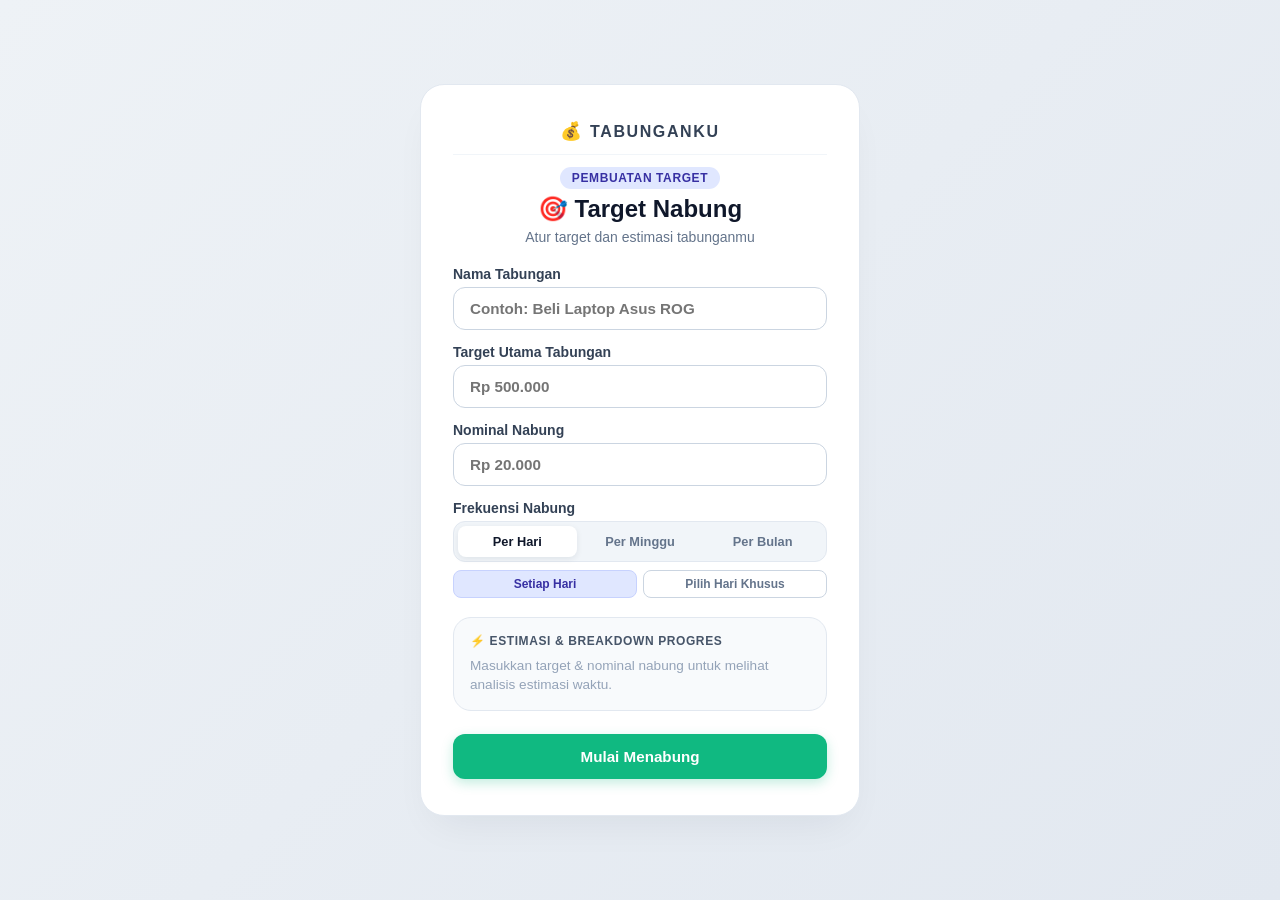
==== index.html @ 888c93d2 "Add files via upload" ====
<!DOCTYPE html>
<html lang="id">
<head>
  <meta charset="UTF-8">
  <meta name="viewport" content="width=device-width, initial-scale=1.0">
  <title>Setup Target Nabung</title>
  <style>
    /* Kunci seluruh teks di dalam web biar gak bisa di-select/di-hold */
* {
    -webkit-user-select: none;
    -ms-user-select: none;/* IE / Edge */
    user-select: none;/* Standard browser */
}

   input, textarea {
      -webkit-user-select: auto;
      -ms-user-select: auto;
      user-select: auto;
    }

    * { box-sizing: border-box; 
      font-family: 'Plus Jakarta Sans', 'Segoe UI', Tahoma, Geneva, Verdana, sans-serif;
    }
    
    body { 
      background: linear-gradient(135deg, #eef2f6 0%, #e2e8f0 100%); 
      color: #0f172a; display: flex; justify-content: center; 
      align-items: center; 
      min-height: 100vh; 
      margin: 0; 
      padding: 1.5rem 1rem; 
    }
    
    .card { 
      background-color: #ffffff; 
      padding: 2.25rem 2rem; 
      border-radius: 24px; 
      box-shadow: 0 20px 40px -15px rgba(15, 23, 42, 0.07); 
      border: 1px solid #e2e8f0; width: 100%; max-width: 440px; 
    }
    
    .card-header { 
      text-align: center; margin-bottom: 1.25rem; 
    }
    
    .level-tag { 
      display: inline-block; 
      background-color: #e0e7ff; color: #3730a3; 
      font-size: 0.75rem; 
      font-weight: 800; 
      padding: 4px 12px; 
      border-radius: 20px; 
      text-transform: uppercase;
      letter-spacing: 0.05em;
      margin-bottom: 6px; 
    }
    
    .card-header h2 { 
      margin: 0; color: #0f172a; 
      font-size: 1.5rem; 
      font-weight: 800; 
    }
    .card-header p { 
      margin: 6px 0 0 0; 
      color: #64748b; 
      font-size: 0.875rem;
    }
    
    .input-group { 
      display: flex; 
      flex-direction: column; 
      gap: 0.8rem; 
    }
    
    label { 
      font-weight: 600; 
      font-size: 0.875rem; 
      color: #334155;
      }
    input[type="text"] { 
      padding: 12px 16px; 
      border-radius: 12px; 
      border: 1.5px solid #cbd5e1; 
      background-color: #ffffff; 
      color: #0f172a; 
      font-size: 0.95rem; 
      font-weight: 600;
      outline: none;
      width: 100%; 
      margin-top: 4px; 
      transition: border-color 0.2s, box-shadow 0.2;
    }
    
    input[type="text"]:focus { 
      border-color: #10b981; 
      box-shadow: 0 0 0 4px rgba(16, 185, 129, 0.15);
      }

    /* TOGGLE MAIN FREKUENSI */
    .freq-toggle-container { 
      display: flex; 
      background-color: #f1f5f9;
      border: 1px solid #e2e8f0;
      border-radius: 12px;
      padding: 4px;
      gap: 4px; 
      margin-top: 4px;
    }
    
    .freq-btn { 
      flex: 1; 
      padding: 8px 4px; 
      border: none; 
      background: transparent;
      color: #64748b; 
      font-size: 0.8rem; 
      font-weight: 700;
      border-radius: 8px; 
      cursor: pointer;
      transition: all 0.2s ease;
    }
    
    .freq-btn.active {
      background-color: #ffffff; 
      color: #0f172a;
      box-shadow: 0 2px 6px rgba(15, 23, 42, 0.08);
      }

    /* SUB MODE UNTUK PER HARI */
    .sub-day-mode { 
      display: none; 
      margin-top: 8px;
      gap: 6px;
      }
    
    .sub-day-mode.active { 
      display: flex;
    }
    
    .sub-btn { 
      flex: 1; 
      padding: 6px;
      border: 1px solid #cbd5e1;
      background: #ffffff;
      color: #64748b;
      font-size: 0.75rem;
      font-weight: 700;
      border-radius: 8px;
      cursor: pointer;
      transition: all 0.2s;
    }
    
    .sub-btn.active { 
      background: #e0e7ff;
      color: #3730a3; 
      border-color: #c7d2fe;
    }

    /* SELEKSI HARI PILLS AESTHETIC */
    .day-picker-box { 
      display: none; 
      margin-top: 8px; 
      animation: fadeUp 0.25s ease forwards;
    }
    
    .day-picker-box.active { 
      display: block;
    }
    
    .day-pills-wrap { 
      display: flex;
      justify-content: space-between; 
      gap: 4px; 
      margin-top: 6px;
    }
    
    .pill-item { 
      position: relative; 
      flex: 1;
    }
    
    .pill-item input { 
      position: absolute; 
      opacity: 0; 
      cursor: pointer; 
      height: 0; 
      width: 0;
    }
    
    .pill-label {
      display: flex;
      align-items: center;
      justify-content: center;
      height: 36px;
      border-radius: 10px;
      background: #f8fafc;
      border: 1.5px solid #e2e8f0;
      font-size: 0.725rem;
      font-weight: 800;
      color: #64748b;
      cursor: pointer;
      user-select: none;
      transition: all 0.2s cubic-bezier(0.16, 1, 0.3, 1);
    }
    .pill-item input:checked + .pill-label {
      background: #10b981;
      color: #ffffff;
      border-color: #10b981;
      box-shadow: 0 3px 8px rgba(16, 185, 129, 0.25);
      transform: translateY(-1px);
    }

    .calc-box { 
      background: #f8fafc; 
      border: 1.5px solid #e2e8f0; 
      border-radius: 18px;
      padding: 16px;
      margin-top: 0.4rem;
    }
    
    .calc-header-title { 
      font-size: 0.75rem; 
      font-weight: 800; 
      color: #475569; 
      text-transform: uppercase;
      letter-spacing: 0.05em;
      margin-bottom: 8px;
    }
    
    .calc-empty-text { 
      font-size: 0.85rem; 
      color: #94a3b8; 
      line-height: 1.4;
    }
    
    .time-highlight {
    background: linear-gradient(135deg, #ecfdf5 0%, #d1fae5 100%);
    border: 1px solid #a7f3d0; 
    border-radius: 14px; 
    padding: 12px; 
    text-align: center;
    margin-bottom: 10px;
    }
    
    .time-num { 
      font-size: 2rem; 
      font-weight: 800; 
      color: #047857; 
      line-height: 1;
    }
    
    .time-unit { 
      font-size: 1.1rem;
      font-weight: 800; 
      color: #065f46;
      margin-left: 2px;
    }
    
    .time-desc { 
      font-size: 0.75rem; 
      color: #047857; 
      font-weight: 600; 
      margin-top: 4px;
    }
    
    .calc-stats-grid { 
      display: grid;
      grid-template-columns: 1fr 1fr; gap: 8px;
      margin-bottom: 10px;
    }
    
    .stat-card { 
      background: #ffffff; 
      border: 1px solid #e2e8f0;
      border-radius: 12px;
      padding: 10px;
    }
    
    .stat-label {
    font-size: 0.675rem; 
    font-weight: 700;
    color: #64748b;
    margin-bottom: 2px;
    }
    
    .stat-val { 
      font-size: 0.875rem; 
      font-weight: 800;
      color: #0f172a;
    }
    
    .calc-badge-quote { 
      font-size: 0.775rem; 
      color: #334155;
      background-color: #f1f5f9; 
      padding: 8px 12px;
      border-radius: 10px;
      line-height: 1.3;
    }

    @keyframes fadeUp { from { opacity: 0; transform: translateY(12px); } to { opacity: 1; transform: translateY(0); } }
    
    button.btn-submit-main { 
      padding: 14px 16px;
      border-radius: 12px; 
      border: none;
      font-weight: 700; 
      font-size: 0.95rem; 
      cursor: pointer; 
      background-color: #10b981;
      color: #ffffff;
      box-shadow: 0 4px 12px rgba(16, 185, 129, 0.25); margin-top: 10px;
      width: 100%; 
      transition: transform 0.2s;
    }
    
    button.btn-submit-main:active { 
      transform: translateY(1px) scale(0.97); 
    }

    .modal-overlay { 
      position: fixed; 
      top: 0; 
      left: 0;
      width: 100vw; 
      height: 100vh; 
      background-color: rgba(15, 23, 42, 0.6);
      backdrop-filter: blur(6px); 
      display: flex; 
      justify-content: center; 
      align-items: center; 
      opacity: 0; 
      pointer-events: none;
      transition: opacity 0.3s ease;
      z-index: 999;
      padding: 1rem;
    }
    
    .modal-overlay.active { 
      opacity: 1; 
      pointer-events: auto;
    }
    
    .modal-box { 
      background: #ffffff; 
      padding: 2rem;
      border-radius: 24px;
      max-width: 400px;
      width: 100%;
      text-align: center;
    }
    
    .modal-icon { 
      font-size: 2.5rem;
      margin-bottom: 0.5rem;
    }
    
    .modal-title { 
      font-size: 1.25rem; 
      font-weight: 800;
      margin-bottom: 0.5rem; 
    }
    
    .saving-summary-box { 
      background-color: #f8fafc;
      border: 1px solid #e2e8f0; 
      border-radius: 14px;
      padding: 12px 16px; 
      margin-bottom: 1.25rem; 
      text-align: left;
      font-size: 0.85rem; 
      line-height: 1.7; 
    }
    
    .saving-summary-box div span { 
      font-weight: 700; 
      color: #0f172a;
    }
    
    .modal-actions {
      display: flex;
      flex-direction: column;
      gap: 8px;
    }
    
    .btn-modal-continue { 
      background-color: #10b981;
      color: #ffffff;
      border: none;
      padding: 12px;
      border-radius: 12px;
      font-weight: 700;
      cursor: pointer;
    }
    
    .btn-modal-reset { 
      background-color: #f1f5f9; 
      color: #64748b;
      border: none;
      padding: 12px; 
      border-radius: 12px; 
      font-weight: 700; 
      cursor: pointer;
    }
    
    .brand-logo {
      text-align: center;
      font-size: 1rem;
      font-weight: 800;
      letter-spacing: 0.1em;
      color: #334155;
      margin-bottom: 0.75rem;
      display: flex;
      align-items: center;
      justify-content: center;
      gap: 6px;
      padding-bottom: 0.75rem;
      border-bottom: 1px solid #f1f5f9;
    }
    .brand-icon {
      font-size: 1.1rem;
    }
  </style>
</head>
<body>

  <div class="card">
    <div class="brand-logo">
      <span class="brand-icon">💰</span> TABUNGANKU
    </div>
    
    <div class="card-header">
      <span class="level-tag">PEMBUATAN TARGET</span>
      <h2>🎯 Target Nabung</h2>
      <p>Atur target dan estimasi tabunganmu</p>
    </div>

    <form id="setupForm" onsubmit="handleSetupSubmit(event)" novalidate>
      <div class="input-group">
        <div>
          <label for="goal-name">Nama Tabungan</label>
          <input type="text" id="goal-name" placeholder="Contoh: Beli Laptop Asus ROG">
        </div>

        <div>
          <label for="target-amount">Target Utama Tabungan</label>
          <input type="text" id="target-amount" inputmode="numeric" placeholder="Rp 500.000">
        </div>

        <div>
          <label for="period-amount">Nominal Nabung</label>
          <input type="text" id="period-amount" inputmode="numeric" placeholder="Rp 20.000">
        </div>

        <div>
          <label>Frekuensi Nabung</label>
          <div class="freq-toggle-container">
            <button type="button" class="freq-btn active" onclick="setMainFreq('hari')">Per Hari</button>
            <button type="button" class="freq-btn" onclick="setMainFreq('minggu')">Per Minggu</button>
            <button type="button" class="freq-btn" onclick="setMainFreq('bulan')">Per Bulan</button>
          </div>

          <!-- OPSI SUB UNTUK "PER HARI" -->
          <div class="sub-day-mode active" id="sub-day-wrapper">
            <button type="button" class="sub-btn active" onclick="setDaySubMode('everyday')">Setiap Hari</button>
            <button type="button" class="sub-btn" onclick="setDaySubMode('custom')">Pilih Hari Khusus</button>
          </div>
          
          <!-- SELEKSI HARI PILLS AESTHETIC -->
          <div class="day-picker-box" id="day-picker-box">
            <div class="day-pills-wrap">
              <label class="pill-item"><input type="checkbox" value="Sen" checked onchange="updateCalculator()"><span class="pill-label">Sen</span></label>
              <label class="pill-item"><input type="checkbox" value="Sel" checked onchange="updateCalculator()"><span class="pill-label">Sel</span></label>
              <label class="pill-item"><input type="checkbox" value="Rab" checked onchange="updateCalculator()"><span class="pill-label">Rab</span></label>
              <label class="pill-item"><input type="checkbox" value="Kam" checked onchange="updateCalculator()"><span class="pill-label">Kam</span></label>
              <label class="pill-item"><input type="checkbox" value="Jum" checked onchange="updateCalculator()"><span class="pill-label">Jum</span></label>
              <label class="pill-item"><input type="checkbox" value="Sab" onchange="updateCalculator()"><span class="pill-label">Sab</span></label>
              <label class="pill-item"><input type="checkbox" value="Min" onchange="updateCalculator()"><span class="pill-label">Min</span></label>
            </div>
          </div>
        </div>

        <div class="calc-box">
          <div class="calc-header-title">⚡ Estimasi & Breakdown Progres</div>
          <div id="calc-content-empty" class="calc-empty-text">Masukkan target & nominal nabung untuk melihat analisis estimasi waktu.</div>
          
          <div id="calc-content-active" style="display: none;">
            <div class="time-highlight">
              <span class="time-num" id="calc-time-num">0</span>
              <span class="time-unit" id="calc-time-unit">HARI</span>
              <div class="time-desc" id="calc-time-desc">Estimasi total durasi waktu</div>
            </div>

            <div class="calc-stats-grid">
              <div class="stat-card">
                <div class="stat-label">🎯 Milestone 20%</div>
                <div class="stat-val" id="calc-l2-time">0 Hari</div>
              </div>
              <div class="stat-card">
                <div class="stat-label">📊 Laju Nabung / Bulan</div>
                <div class="stat-val" id="calc-monthly-rate">Rp 0</div>
              </div>
            </div>

            <div class="calc-badge-quote" id="calc-quote">💡 <i>"Konsistensi kecil membawa dampak besar!"</i></div>
          </div>
        </div>

        <button type="submit" class="btn-submit-main">Mulai Menabung</button>
      </div>
    </form>
  </div>

  <div class="modal-overlay" id="app-modal">
    <div class="modal-box">
      <div class="modal-icon" id="modal-icon">🏦</div>
      <h3 class="modal-title" id="modal-title">Lanjutkan Tabungan?</h3>
      <p style="text-align: center; color: #64748b; font-size: 0.85rem; margin-bottom: 12px;" id="modal-sub-desc">Kamu masih memiliki tabungan aktif yang tersimpan:</p>
      <div class="saving-summary-box" id="saving-summary"></div>
      <div class="modal-actions" id="modal-actions-wrap"></div>
    </div>
  </div>
  <script>
    const targetInput = document.getElementById('target-amount');
    const periodInput = document.getElementById('period-amount');
    const modalEl = document.getElementById('app-modal');
    
    let mainFreq = 'hari'; // 'hari', 'minggu', 'bulan'
    let daySubMode = 'everyday'; // 'everyday', 'custom'

    function formatRupiah(angka) { return 'Rp ' + Number(angka).toLocaleString('id-ID'); }
    function formatInputRupiah(angka) {
      let number_string = angka.replace(/[^,\d]/g, '').toString();
      let split = number_string.split(',');
      let sisa = split[0].length % 3;
      let rupiah = split[0].substr(0, sisa);
      let ribuan = split[0].substr(sisa).match(/\d{3}/gi);
      if (ribuan) { let separator = sisa ? '.' : ''; rupiah += separator + ribuan.join('.'); }
      rupiah = split[1] != undefined ? rupiah + ',' + split[1] : rupiah;
      return rupiah ? 'Rp ' + rupiah : '';
    }
    function parseRawNumber(str) { if (!str) return 0; return parseFloat(str.replace(/[^0-9]/g, '')) || 0; }

    [targetInput, periodInput].forEach(el => {
      el.addEventListener('keyup', function() { this.value = formatInputRupiah(this.value); updateCalculator(); });
    });

    function setMainFreq(freq) {
      mainFreq = freq;
      const btns = document.querySelectorAll('.freq-btn');
      const subWrapper = document.getElementById('sub-day-wrapper');
      const dayPickerBox = document.getElementById('day-picker-box');

      btns.forEach(b => b.classList.remove('active'));
      if (freq === 'hari') {
        btns[0].classList.add('active');
        subWrapper.classList.add('active');
        if (daySubMode === 'custom') dayPickerBox.classList.add('active');
      } else {
        if (freq === 'minggu') btns[1].classList.add('active');
        if (freq === 'bulan') btns[2].classList.add('active');
        subWrapper.classList.remove('active');
        dayPickerBox.classList.remove('active');
      }
      updateCalculator();
    }

    function setDaySubMode(mode) {
      daySubMode = mode;
      const subBtns = document.querySelectorAll('.sub-btn');
      const dayPickerBox = document.getElementById('day-picker-box');

      subBtns.forEach(b => b.classList.remove('active'));
      if (mode === 'everyday') {
        subBtns[0].classList.add('active');
        dayPickerBox.classList.remove('active');
      } else {
        subBtns[1].classList.add('active');
        dayPickerBox.classList.add('active');
      }
      updateCalculator();
    }

    function updateCalculator() {
      const target = parseRawNumber(targetInput.value);
      const period = parseRawNumber(periodInput.value);
      const emptyWrap = document.getElementById('calc-content-empty');
      const activeWrap = document.getElementById('calc-content-active');

      if (target > 0 && period > 0) {
        emptyWrap.style.display = 'none'; 
        activeWrap.style.display = 'block';

        const totalTimes = Math.ceil(target / period);
        let totalDays = totalTimes;
        let monthlyRate = 0;

        if (mainFreq === 'hari') {
          if (daySubMode === 'custom') {
            const checkedDays = document.querySelectorAll('.day-pills-wrap input:checked').length;
            const activeDays = checkedDays > 0 ? checkedDays : 1;
            totalDays = Math.ceil((totalTimes / activeDays) * 7);
            monthlyRate = (period * activeDays) * 4;
          } else {
            totalDays = totalTimes;
            monthlyRate = period * 30;
          }
          document.getElementById('calc-time-unit').innerText = daySubMode === 'custom' ? 'KALI NABUNG' : 'HARI';
        } else if (mainFreq === 'minggu') {
          totalDays = totalTimes * 7;
          monthlyRate = period * 4;
          document.getElementById('calc-time-unit').innerText = 'MINGGU';
        } else if (mainFreq === 'bulan') {
          totalDays = totalTimes * 30;
          monthlyRate = period;
          document.getElementById('calc-time-unit').innerText = 'BULAN';
        }

        let monthsLeft = (totalDays / 30).toFixed(1);

        document.getElementById('calc-time-num').innerText = totalTimes.toLocaleString('id-ID');
        document.getElementById('calc-time-desc').innerText = `Estimasi durasi: ~${totalDays} hari total (~${monthsLeft} bulan)`;

        const l2Times = Math.ceil((target * 0.2) / period);
        document.getElementById('calc-l2-time').innerText = `${l2Times} ${document.getElementById('calc-time-unit').innerText}`;
        document.getElementById('calc-monthly-rate').innerText = formatRupiah(monthlyRate);

        const quoteEl = document.getElementById('calc-quote');
        if (totalDays <= 30) quoteEl.innerHTML = '🔥 <b>Target Cepat!</b> Realistis selesai dalam sebulan!';
        else if (totalDays <= 365) quoteEl.innerHTML = '🚀 <b>Rencana Bagus!</b> Target kamu kelar dalam setahun.';
        else quoteEl.innerHTML = '💡 <i>"Langkah kecil konsisten jauh lebih baik daripada nominal besar tapi terhenti."</i>';

      } else {
        emptyWrap.style.display = 'block'; 
        activeWrap.style.display = 'none';
      }
    }

    function getLevelText(percentage) {
      if (percentage >= 100) return 'LEVEL MAX (100%)';
      if (percentage >= 80) return 'LEVEL 5 (80%)';
      if (percentage >= 60) return 'LEVEL 4 (60%)';
      if (percentage >= 40) return 'LEVEL 3 (40%)';
      if (percentage >= 20) return 'LEVEL 2 (20%)';
      return 'LEVEL 1 (0%)';
    }

    window.onload = function() {
      const savedGoalName = localStorage.getItem('rdpu_goal_name');
      const savedTarget = parseFloat(localStorage.getItem('rdpu_target_custom'));
      const savedSaldo = parseFloat(localStorage.getItem('rdpu_saldo')) || 0;

      if (savedGoalName && savedTarget) {
        let percent = ((savedSaldo / savedTarget) * 100).toFixed(1);
        if (percent > 100) percent = 100;
        const levelStr = getLevelText(percent);

        document.getElementById('modal-icon').innerText = '🏦';
        document.getElementById('modal-title').innerText = 'Lanjutkan Tabungan?';
        document.getElementById('modal-sub-desc').style.display = 'block';
        document.getElementById('saving-summary').innerHTML = `
          <div>Nama Tabungan: <span>${savedGoalName}</span></div>
          <div>Level Pencapaian: <span style="color:#3730a3;">${levelStr}</span></div>
          <div>Saldo Terkumpul: <span style="color:#10b981;">${formatRupiah(savedSaldo)}</span></div>
          <div>Target Utama: <span>${formatRupiah(savedTarget)}</span> (${percent}%)</div>
        `;
        document.getElementById('modal-actions-wrap').innerHTML = `
          <button type="button" class="btn-modal-continue" onclick="goToDashboard()">LANJUTKAN TABUNGAN</button>
          <button type="button" class="btn-modal-reset" onclick="startNewGoal()">Buat Target Baru</button>
        `;
        modalEl.classList.add('active');
      }
    };

    function goToDashboard() { window.location.replace('/dashboard'); }
    function startNewGoal() { localStorage.clear(); modalEl.classList.remove('active'); }
    function showErrorModal(title, desc) {
      document.getElementById('modal-icon').innerText = '⚠️';
      document.getElementById('modal-title').innerText = title;
      document.getElementById('modal-sub-desc').style.display = 'none';
      document.getElementById('saving-summary').innerHTML = `<div style="text-align:center; color:#dc2626; font-size:0.9rem;">${desc}</div>`;
      document.getElementById('modal-actions-wrap').innerHTML = `<button type="button" class="btn-modal-continue" onclick="closeErrorModal()">OK, Saya Isi!</button>`;
      modalEl.classList.add('active');
    }
    function closeErrorModal() { modalEl.classList.remove('active'); }

    function handleSetupSubmit(e) {
      e.preventDefault();
      if (document.activeElement) document.activeElement.blur();
      
      const goalName = document.getElementById('goal-name').value.trim();
      const targetVal = parseRawNumber(targetInput.value);
      const periodVal = parseRawNumber(periodInput.value);

      if (!goalName) { showErrorModal('Input Belum Lengkap!', 'Harap isi <b>Nama Tabungan</b> kamu terlebih dahulu.'); return; }
      if (targetVal <= 0) { showErrorModal('Target Tidak Valid!', 'Harap masukkan nominal <b>Target Utama Tabungan</b> > Rp 0.'); return; }
      if (periodVal <= 0) { showErrorModal('Nominal Nabung Kosong!', 'Harap masukkan nominal <b>Rencana Nabung</b> > Rp 0.'); return; }

      if (mainFreq === 'hari' && daySubMode === 'custom') {
        const checkedDays = document.querySelectorAll('.day-pills-wrap input:checked');
        if (checkedDays.length === 0) {
          showErrorModal('Hari Belum Dipilih!', 'Harap pilih minimal <b>1 Hari</b> untuk jadwal nabung khusus.');
          return;
        }
      }

      // INTEGRASI PENYIMPANAN DATA DENGAN DASHBOARD
      localStorage.setItem('rdpu_goal_name', goalName);
      localStorage.setItem('rdpu_target_custom', targetVal);
      localStorage.setItem('rdpu_periodAmount', periodVal);
      localStorage.setItem('rdpu_freq', mainFreq);
      localStorage.setItem('rdpu_daySubMode', daySubMode);
      
      const customDays = Array.from(document.querySelectorAll('.day-pills-wrap input:checked')).map(el => el.value);
      localStorage.setItem('rdpu_customDays', JSON.stringify(customDays));

      localStorage.setItem('rdpu_saldo', 0);
      localStorage.setItem('rdpu_history', JSON.stringify([]));
      window.location.replace('/dashboard');
    }
  </script>
</body>
</html>
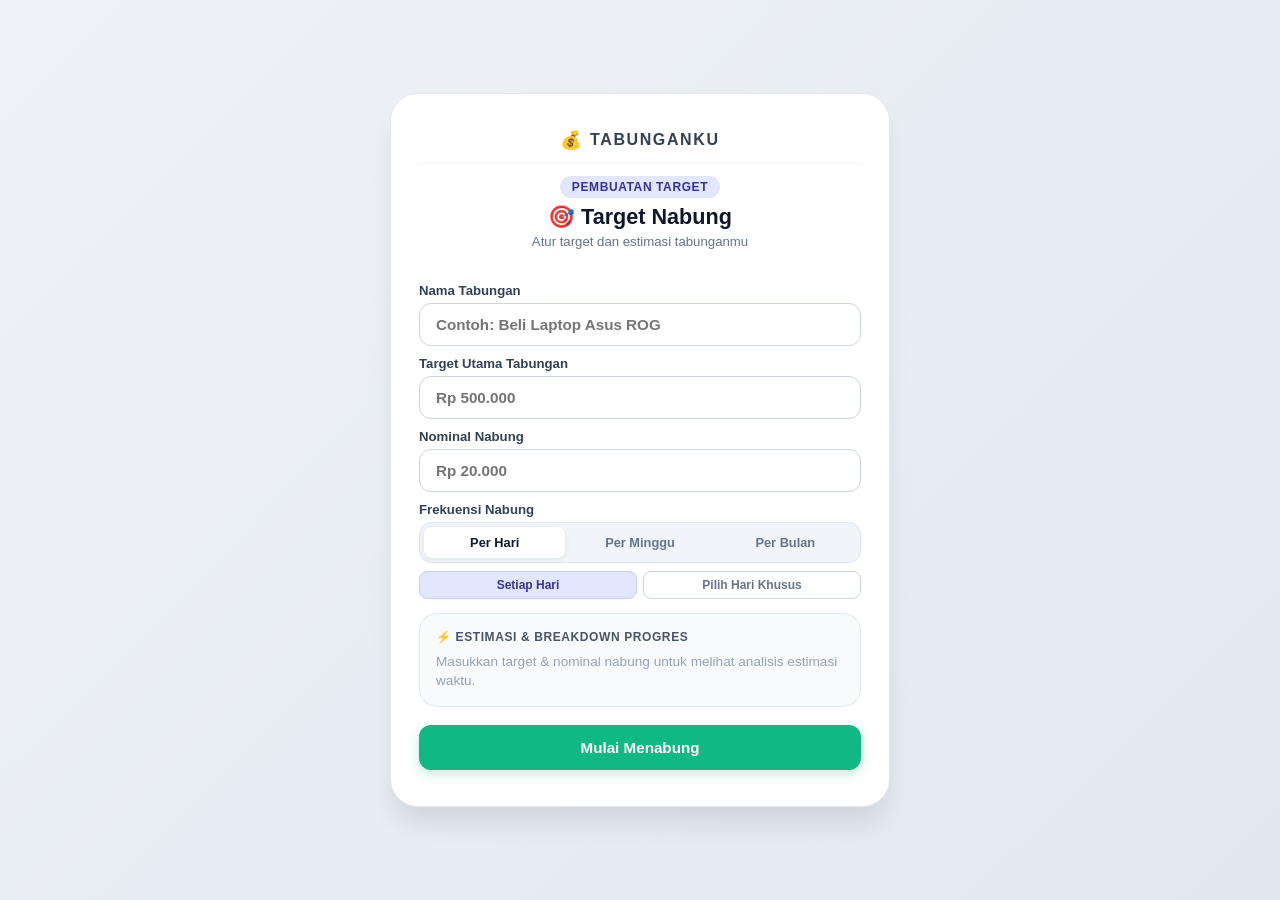
==== commit f54d8088: "Add files via upload" ====
--- a/index.html
+++ b/index.html
@@ -3,427 +3,10 @@
 <head>
   <meta charset="UTF-8">
   <meta name="viewport" content="width=device-width, initial-scale=1.0">
-  <title>Setup Target Nabung</title>
-  <style>
-    /* Kunci seluruh teks di dalam web biar gak bisa di-select/di-hold */
-* {
-    -webkit-user-select: none;
-    -ms-user-select: none;/* IE / Edge */
-    user-select: none;/* Standard browser */
-}
-
-   input, textarea {
-      -webkit-user-select: auto;
-      -ms-user-select: auto;
-      user-select: auto;
-    }
-
-    * { box-sizing: border-box; 
-      font-family: 'Plus Jakarta Sans', 'Segoe UI', Tahoma, Geneva, Verdana, sans-serif;
-    }
-    
-    body { 
-      background: linear-gradient(135deg, #eef2f6 0%, #e2e8f0 100%); 
-      color: #0f172a; display: flex; justify-content: center; 
-      align-items: center; 
-      min-height: 100vh; 
-      margin: 0; 
-      padding: 1.5rem 1rem; 
-    }
-    
-    .card { 
-      background-color: #ffffff; 
-      padding: 2.25rem 2rem; 
-      border-radius: 24px; 
-      box-shadow: 0 20px 40px -15px rgba(15, 23, 42, 0.07); 
-      border: 1px solid #e2e8f0; width: 100%; max-width: 440px; 
-    }
-    
-    .card-header { 
-      text-align: center; margin-bottom: 1.25rem; 
-    }
-    
-    .level-tag { 
-      display: inline-block; 
-      background-color: #e0e7ff; color: #3730a3; 
-      font-size: 0.75rem; 
-      font-weight: 800; 
-      padding: 4px 12px; 
-      border-radius: 20px; 
-      text-transform: uppercase;
-      letter-spacing: 0.05em;
-      margin-bottom: 6px; 
-    }
-    
-    .card-header h2 { 
-      margin: 0; color: #0f172a; 
-      font-size: 1.5rem; 
-      font-weight: 800; 
-    }
-    .card-header p { 
-      margin: 6px 0 0 0; 
-      color: #64748b; 
-      font-size: 0.875rem;
-    }
-    
-    .input-group { 
-      display: flex; 
-      flex-direction: column; 
-      gap: 0.8rem; 
-    }
-    
-    label { 
-      font-weight: 600; 
-      font-size: 0.875rem; 
-      color: #334155;
-      }
-    input[type="text"] { 
-      padding: 12px 16px; 
-      border-radius: 12px; 
-      border: 1.5px solid #cbd5e1; 
-      background-color: #ffffff; 
-      color: #0f172a; 
-      font-size: 0.95rem; 
-      font-weight: 600;
-      outline: none;
-      width: 100%; 
-      margin-top: 4px; 
-      transition: border-color 0.2s, box-shadow 0.2;
-    }
-    
-    input[type="text"]:focus { 
-      border-color: #10b981; 
-      box-shadow: 0 0 0 4px rgba(16, 185, 129, 0.15);
-      }
-
-    /* TOGGLE MAIN FREKUENSI */
-    .freq-toggle-container { 
-      display: flex; 
-      background-color: #f1f5f9;
-      border: 1px solid #e2e8f0;
-      border-radius: 12px;
-      padding: 4px;
-      gap: 4px; 
-      margin-top: 4px;
-    }
-    
-    .freq-btn { 
-      flex: 1; 
-      padding: 8px 4px; 
-      border: none; 
-      background: transparent;
-      color: #64748b; 
-      font-size: 0.8rem; 
-      font-weight: 700;
-      border-radius: 8px; 
-      cursor: pointer;
-      transition: all 0.2s ease;
-    }
-    
-    .freq-btn.active {
-      background-color: #ffffff; 
-      color: #0f172a;
-      box-shadow: 0 2px 6px rgba(15, 23, 42, 0.08);
-      }
-
-    /* SUB MODE UNTUK PER HARI */
-    .sub-day-mode { 
-      display: none; 
-      margin-top: 8px;
-      gap: 6px;
-      }
-    
-    .sub-day-mode.active { 
-      display: flex;
-    }
-    
-    .sub-btn { 
-      flex: 1; 
-      padding: 6px;
-      border: 1px solid #cbd5e1;
-      background: #ffffff;
-      color: #64748b;
-      font-size: 0.75rem;
-      font-weight: 700;
-      border-radius: 8px;
-      cursor: pointer;
-      transition: all 0.2s;
-    }
-    
-    .sub-btn.active { 
-      background: #e0e7ff;
-      color: #3730a3; 
-      border-color: #c7d2fe;
-    }
-
-    /* SELEKSI HARI PILLS AESTHETIC */
-    .day-picker-box { 
-      display: none; 
-      margin-top: 8px; 
-      animation: fadeUp 0.25s ease forwards;
-    }
-    
-    .day-picker-box.active { 
-      display: block;
-    }
-    
-    .day-pills-wrap { 
-      display: flex;
-      justify-content: space-between; 
-      gap: 4px; 
-      margin-top: 6px;
-    }
-    
-    .pill-item { 
-      position: relative; 
-      flex: 1;
-    }
-    
-    .pill-item input { 
-      position: absolute; 
-      opacity: 0; 
-      cursor: pointer; 
-      height: 0; 
-      width: 0;
-    }
-    
-    .pill-label {
-      display: flex;
-      align-items: center;
-      justify-content: center;
-      height: 36px;
-      border-radius: 10px;
-      background: #f8fafc;
-      border: 1.5px solid #e2e8f0;
-      font-size: 0.725rem;
-      font-weight: 800;
-      color: #64748b;
-      cursor: pointer;
-      user-select: none;
-      transition: all 0.2s cubic-bezier(0.16, 1, 0.3, 1);
-    }
-    .pill-item input:checked + .pill-label {
-      background: #10b981;
-      color: #ffffff;
-      border-color: #10b981;
-      box-shadow: 0 3px 8px rgba(16, 185, 129, 0.25);
-      transform: translateY(-1px);
-    }
-
-    .calc-box { 
-      background: #f8fafc; 
-      border: 1.5px solid #e2e8f0; 
-      border-radius: 18px;
-      padding: 16px;
-      margin-top: 0.4rem;
-    }
-    
-    .calc-header-title { 
-      font-size: 0.75rem; 
-      font-weight: 800; 
-      color: #475569; 
-      text-transform: uppercase;
-      letter-spacing: 0.05em;
-      margin-bottom: 8px;
-    }
-    
-    .calc-empty-text { 
-      font-size: 0.85rem; 
-      color: #94a3b8; 
-      line-height: 1.4;
-    }
-    
-    .time-highlight {
-    background: linear-gradient(135deg, #ecfdf5 0%, #d1fae5 100%);
-    border: 1px solid #a7f3d0; 
-    border-radius: 14px; 
-    padding: 12px; 
-    text-align: center;
-    margin-bottom: 10px;
-    }
-    
-    .time-num { 
-      font-size: 2rem; 
-      font-weight: 800; 
-      color: #047857; 
-      line-height: 1;
-    }
-    
-    .time-unit { 
-      font-size: 1.1rem;
-      font-weight: 800; 
-      color: #065f46;
-      margin-left: 2px;
-    }
-    
-    .time-desc { 
-      font-size: 0.75rem; 
-      color: #047857; 
-      font-weight: 600; 
-      margin-top: 4px;
-    }
-    
-    .calc-stats-grid { 
-      display: grid;
-      grid-template-columns: 1fr 1fr; gap: 8px;
-      margin-bottom: 10px;
-    }
-    
-    .stat-card { 
-      background: #ffffff; 
-      border: 1px solid #e2e8f0;
-      border-radius: 12px;
-      padding: 10px;
-    }
-    
-    .stat-label {
-    font-size: 0.675rem; 
-    font-weight: 700;
-    color: #64748b;
-    margin-bottom: 2px;
-    }
-    
-    .stat-val { 
-      font-size: 0.875rem; 
-      font-weight: 800;
-      color: #0f172a;
-    }
-    
-    .calc-badge-quote { 
-      font-size: 0.775rem; 
-      color: #334155;
-      background-color: #f1f5f9; 
-      padding: 8px 12px;
-      border-radius: 10px;
-      line-height: 1.3;
-    }
-
-    @keyframes fadeUp { from { opacity: 0; transform: translateY(12px); } to { opacity: 1; transform: translateY(0); } }
-    
-    button.btn-submit-main { 
-      padding: 14px 16px;
-      border-radius: 12px; 
-      border: none;
-      font-weight: 700; 
-      font-size: 0.95rem; 
-      cursor: pointer; 
-      background-color: #10b981;
-      color: #ffffff;
-      box-shadow: 0 4px 12px rgba(16, 185, 129, 0.25); margin-top: 10px;
-      width: 100%; 
-      transition: transform 0.2s;
-    }
-    
-    button.btn-submit-main:active { 
-      transform: translateY(1px) scale(0.97); 
-    }
-
-    .modal-overlay { 
-      position: fixed; 
-      top: 0; 
-      left: 0;
-      width: 100vw; 
-      height: 100vh; 
-      background-color: rgba(15, 23, 42, 0.6);
-      backdrop-filter: blur(6px); 
-      display: flex; 
-      justify-content: center; 
-      align-items: center; 
-      opacity: 0; 
-      pointer-events: none;
-      transition: opacity 0.3s ease;
-      z-index: 999;
-      padding: 1rem;
-    }
-    
-    .modal-overlay.active { 
-      opacity: 1; 
-      pointer-events: auto;
-    }
-    
-    .modal-box { 
-      background: #ffffff; 
-      padding: 2rem;
-      border-radius: 24px;
-      max-width: 400px;
-      width: 100%;
-      text-align: center;
-    }
-    
-    .modal-icon { 
-      font-size: 2.5rem;
-      margin-bottom: 0.5rem;
-    }
-    
-    .modal-title { 
-      font-size: 1.25rem; 
-      font-weight: 800;
-      margin-bottom: 0.5rem; 
-    }
-    
-    .saving-summary-box { 
-      background-color: #f8fafc;
-      border: 1px solid #e2e8f0; 
-      border-radius: 14px;
-      padding: 12px 16px; 
-      margin-bottom: 1.25rem; 
-      text-align: left;
-      font-size: 0.85rem; 
-      line-height: 1.7; 
-    }
-    
-    .saving-summary-box div span { 
-      font-weight: 700; 
-      color: #0f172a;
-    }
-    
-    .modal-actions {
-      display: flex;
-      flex-direction: column;
-      gap: 8px;
-    }
-    
-    .btn-modal-continue { 
-      background-color: #10b981;
-      color: #ffffff;
-      border: none;
-      padding: 12px;
-      border-radius: 12px;
-      font-weight: 700;
-      cursor: pointer;
-    }
-    
-    .btn-modal-reset { 
-      background-color: #f1f5f9; 
-      color: #64748b;
-      border: none;
-      padding: 12px; 
-      border-radius: 12px; 
-      font-weight: 700; 
-      cursor: pointer;
-    }
-    
-    .brand-logo {
-      text-align: center;
-      font-size: 1rem;
-      font-weight: 800;
-      letter-spacing: 0.1em;
-      color: #334155;
-      margin-bottom: 0.75rem;
-      display: flex;
-      align-items: center;
-      justify-content: center;
-      gap: 6px;
-      padding-bottom: 0.75rem;
-      border-bottom: 1px solid #f1f5f9;
-    }
-    .brand-icon {
-      font-size: 1.1rem;
-    }
-  </style>
+  <title>Tabunganku Setup</title>
+  <link rel="stylesheet" href="style.css">
 </head>
 <body>
-
   <div class="card">
     <div class="brand-logo">
       <span class="brand-icon">💰</span> TABUNGANKU
@@ -520,204 +103,6 @@
       <div class="modal-actions" id="modal-actions-wrap"></div>
     </div>
   </div>
-  <script>
-    const targetInput = document.getElementById('target-amount');
-    const periodInput = document.getElementById('period-amount');
-    const modalEl = document.getElementById('app-modal');
-    
-    let mainFreq = 'hari'; // 'hari', 'minggu', 'bulan'
-    let daySubMode = 'everyday'; // 'everyday', 'custom'
-
-    function formatRupiah(angka) { return 'Rp ' + Number(angka).toLocaleString('id-ID'); }
-    function formatInputRupiah(angka) {
-      let number_string = angka.replace(/[^,\d]/g, '').toString();
-      let split = number_string.split(',');
-      let sisa = split[0].length % 3;
-      let rupiah = split[0].substr(0, sisa);
-      let ribuan = split[0].substr(sisa).match(/\d{3}/gi);
-      if (ribuan) { let separator = sisa ? '.' : ''; rupiah += separator + ribuan.join('.'); }
-      rupiah = split[1] != undefined ? rupiah + ',' + split[1] : rupiah;
-      return rupiah ? 'Rp ' + rupiah : '';
-    }
-    function parseRawNumber(str) { if (!str) return 0; return parseFloat(str.replace(/[^0-9]/g, '')) || 0; }
-
-    [targetInput, periodInput].forEach(el => {
-      el.addEventListener('keyup', function() { this.value = formatInputRupiah(this.value); updateCalculator(); });
-    });
-
-    function setMainFreq(freq) {
-      mainFreq = freq;
-      const btns = document.querySelectorAll('.freq-btn');
-      const subWrapper = document.getElementById('sub-day-wrapper');
-      const dayPickerBox = document.getElementById('day-picker-box');
-
-      btns.forEach(b => b.classList.remove('active'));
-      if (freq === 'hari') {
-        btns[0].classList.add('active');
-        subWrapper.classList.add('active');
-        if (daySubMode === 'custom') dayPickerBox.classList.add('active');
-      } else {
-        if (freq === 'minggu') btns[1].classList.add('active');
-        if (freq === 'bulan') btns[2].classList.add('active');
-        subWrapper.classList.remove('active');
-        dayPickerBox.classList.remove('active');
-      }
-      updateCalculator();
-    }
-
-    function setDaySubMode(mode) {
-      daySubMode = mode;
-      const subBtns = document.querySelectorAll('.sub-btn');
-      const dayPickerBox = document.getElementById('day-picker-box');
-
-      subBtns.forEach(b => b.classList.remove('active'));
-      if (mode === 'everyday') {
-        subBtns[0].classList.add('active');
-        dayPickerBox.classList.remove('active');
-      } else {
-        subBtns[1].classList.add('active');
-        dayPickerBox.classList.add('active');
-      }
-      updateCalculator();
-    }
-
-    function updateCalculator() {
-      const target = parseRawNumber(targetInput.value);
-      const period = parseRawNumber(periodInput.value);
-      const emptyWrap = document.getElementById('calc-content-empty');
-      const activeWrap = document.getElementById('calc-content-active');
-
-      if (target > 0 && period > 0) {
-        emptyWrap.style.display = 'none'; 
-        activeWrap.style.display = 'block';
-
-        const totalTimes = Math.ceil(target / period);
-        let totalDays = totalTimes;
-        let monthlyRate = 0;
-
-        if (mainFreq === 'hari') {
-          if (daySubMode === 'custom') {
-            const checkedDays = document.querySelectorAll('.day-pills-wrap input:checked').length;
-            const activeDays = checkedDays > 0 ? checkedDays : 1;
-            totalDays = Math.ceil((totalTimes / activeDays) * 7);
-            monthlyRate = (period * activeDays) * 4;
-          } else {
-            totalDays = totalTimes;
-            monthlyRate = period * 30;
-          }
-          document.getElementById('calc-time-unit').innerText = daySubMode === 'custom' ? 'KALI NABUNG' : 'HARI';
-        } else if (mainFreq === 'minggu') {
-          totalDays = totalTimes * 7;
-          monthlyRate = period * 4;
-          document.getElementById('calc-time-unit').innerText = 'MINGGU';
-        } else if (mainFreq === 'bulan') {
-          totalDays = totalTimes * 30;
-          monthlyRate = period;
-          document.getElementById('calc-time-unit').innerText = 'BULAN';
-        }
-
-        let monthsLeft = (totalDays / 30).toFixed(1);
-
-        document.getElementById('calc-time-num').innerText = totalTimes.toLocaleString('id-ID');
-        document.getElementById('calc-time-desc').innerText = `Estimasi durasi: ~${totalDays} hari total (~${monthsLeft} bulan)`;
-
-        const l2Times = Math.ceil((target * 0.2) / period);
-        document.getElementById('calc-l2-time').innerText = `${l2Times} ${document.getElementById('calc-time-unit').innerText}`;
-        document.getElementById('calc-monthly-rate').innerText = formatRupiah(monthlyRate);
-
-        const quoteEl = document.getElementById('calc-quote');
-        if (totalDays <= 30) quoteEl.innerHTML = '🔥 <b>Target Cepat!</b> Realistis selesai dalam sebulan!';
-        else if (totalDays <= 365) quoteEl.innerHTML = '🚀 <b>Rencana Bagus!</b> Target kamu kelar dalam setahun.';
-        else quoteEl.innerHTML = '💡 <i>"Langkah kecil konsisten jauh lebih baik daripada nominal besar tapi terhenti."</i>';
-
-      } else {
-        emptyWrap.style.display = 'block'; 
-        activeWrap.style.display = 'none';
-      }
-    }
-
-    function getLevelText(percentage) {
-      if (percentage >= 100) return 'LEVEL MAX (100%)';
-      if (percentage >= 80) return 'LEVEL 5 (80%)';
-      if (percentage >= 60) return 'LEVEL 4 (60%)';
-      if (percentage >= 40) return 'LEVEL 3 (40%)';
-      if (percentage >= 20) return 'LEVEL 2 (20%)';
-      return 'LEVEL 1 (0%)';
-    }
-
-    window.onload = function() {
-      const savedGoalName = localStorage.getItem('rdpu_goal_name');
-      const savedTarget = parseFloat(localStorage.getItem('rdpu_target_custom'));
-      const savedSaldo = parseFloat(localStorage.getItem('rdpu_saldo')) || 0;
-
-      if (savedGoalName && savedTarget) {
-        let percent = ((savedSaldo / savedTarget) * 100).toFixed(1);
-        if (percent > 100) percent = 100;
-        const levelStr = getLevelText(percent);
-
-        document.getElementById('modal-icon').innerText = '🏦';
-        document.getElementById('modal-title').innerText = 'Lanjutkan Tabungan?';
-        document.getElementById('modal-sub-desc').style.display = 'block';
-        document.getElementById('saving-summary').innerHTML = `
-          <div>Nama Tabungan: <span>${savedGoalName}</span></div>
-          <div>Level Pencapaian: <span style="color:#3730a3;">${levelStr}</span></div>
-          <div>Saldo Terkumpul: <span style="color:#10b981;">${formatRupiah(savedSaldo)}</span></div>
-          <div>Target Utama: <span>${formatRupiah(savedTarget)}</span> (${percent}%)</div>
-        `;
-        document.getElementById('modal-actions-wrap').innerHTML = `
-          <button type="button" class="btn-modal-continue" onclick="goToDashboard()">LANJUTKAN TABUNGAN</button>
-          <button type="button" class="btn-modal-reset" onclick="startNewGoal()">Buat Target Baru</button>
-        `;
-        modalEl.classList.add('active');
-      }
-    };
-
-    function goToDashboard() { window.location.replace('/dashboard'); }
-    function startNewGoal() { localStorage.clear(); modalEl.classList.remove('active'); }
-    function showErrorModal(title, desc) {
-      document.getElementById('modal-icon').innerText = '⚠️';
-      document.getElementById('modal-title').innerText = title;
-      document.getElementById('modal-sub-desc').style.display = 'none';
-      document.getElementById('saving-summary').innerHTML = `<div style="text-align:center; color:#dc2626; font-size:0.9rem;">${desc}</div>`;
-      document.getElementById('modal-actions-wrap').innerHTML = `<button type="button" class="btn-modal-continue" onclick="closeErrorModal()">OK, Saya Isi!</button>`;
-      modalEl.classList.add('active');
-    }
-    function closeErrorModal() { modalEl.classList.remove('active'); }
-
-    function handleSetupSubmit(e) {
-      e.preventDefault();
-      if (document.activeElement) document.activeElement.blur();
-      
-      const goalName = document.getElementById('goal-name').value.trim();
-      const targetVal = parseRawNumber(targetInput.value);
-      const periodVal = parseRawNumber(periodInput.value);
-
-      if (!goalName) { showErrorModal('Input Belum Lengkap!', 'Harap isi <b>Nama Tabungan</b> kamu terlebih dahulu.'); return; }
-      if (targetVal <= 0) { showErrorModal('Target Tidak Valid!', 'Harap masukkan nominal <b>Target Utama Tabungan</b> > Rp 0.'); return; }
-      if (periodVal <= 0) { showErrorModal('Nominal Nabung Kosong!', 'Harap masukkan nominal <b>Rencana Nabung</b> > Rp 0.'); return; }
-
-      if (mainFreq === 'hari' && daySubMode === 'custom') {
-        const checkedDays = document.querySelectorAll('.day-pills-wrap input:checked');
-        if (checkedDays.length === 0) {
-          showErrorModal('Hari Belum Dipilih!', 'Harap pilih minimal <b>1 Hari</b> untuk jadwal nabung khusus.');
-          return;
-        }
-      }
-
-      // INTEGRASI PENYIMPANAN DATA DENGAN DASHBOARD
-      localStorage.setItem('rdpu_goal_name', goalName);
-      localStorage.setItem('rdpu_target_custom', targetVal);
-      localStorage.setItem('rdpu_periodAmount', periodVal);
-      localStorage.setItem('rdpu_freq', mainFreq);
-      localStorage.setItem('rdpu_daySubMode', daySubMode);
-      
-      const customDays = Array.from(document.querySelectorAll('.day-pills-wrap input:checked')).map(el => el.value);
-      localStorage.setItem('rdpu_customDays', JSON.stringify(customDays));
-
-      localStorage.setItem('rdpu_saldo', 0);
-      localStorage.setItem('rdpu_history', JSON.stringify([]));
-      window.location.replace('/dashboard');
-    }
-  </script>
+  <script src="script.js"></script>
 </body>
 </html>
--- a/style.css
+++ b/style.css
@@ -0,0 +1,987 @@
+* {
+    -webkit-user-select: none;
+    -ms-user-select: none;/* IE / Edge */
+    user-select: none;/* Standard browser */
+}
+
+   input, textarea {
+      -webkit-user-select: auto;
+      -ms-user-select: auto;
+      user-select: auto;
+    }
+
+    * { box-sizing: border-box; 
+      font-family: 'Plus Jakarta Sans', 'Segoe UI', Tahoma, Geneva, Verdana, sans-serif;
+    }
+    
+    body { 
+      background: linear-gradient(135deg, #eef2f6 0%, #e2e8f0 100%); 
+      color: #0f172a; display: flex; justify-content: center; 
+      align-items: center; 
+      min-height: 100vh; 
+      margin: 0; 
+      padding: 1.5rem 1rem; 
+    }
+    
+    .card { 
+      background-color: #ffffff; 
+      padding: 2.25rem 2rem; 
+      border-radius: 24px; 
+      box-shadow: 0 20px 40px -15px rgba(15, 23, 42, 0.07); 
+      border: 1px solid #e2e8f0; width: 100%; max-width: 440px; 
+    }
+    
+    .card-header { 
+      text-align: center; margin-bottom: 1.25rem; 
+    }
+    
+    .level-tag { 
+      display: inline-block; 
+      background-color: #e0e7ff; color: #3730a3; 
+      font-size: 0.75rem; 
+      font-weight: 800; 
+      padding: 4px 12px; 
+      border-radius: 20px; 
+      text-transform: uppercase;
+      letter-spacing: 0.05em;
+      margin-bottom: 6px; 
+    }
+    
+    .card-header h2 { 
+      margin: 0; color: #0f172a; 
+      font-size: 1.5rem; 
+      font-weight: 800; 
+    }
+    .card-header p { 
+      margin: 6px 0 0 0; 
+      color: #64748b; 
+      font-size: 0.875rem;
+    }
+    
+    .input-group { 
+      display: flex; 
+      flex-direction: column; 
+      gap: 0.8rem; 
+    }
+    
+    label { 
+      font-weight: 600; 
+      font-size: 0.875rem; 
+      color: #334155;
+      }
+    input[type="text"] { 
+      padding: 12px 16px; 
+      border-radius: 12px; 
+      border: 1.5px solid #cbd5e1; 
+      background-color: #ffffff; 
+      color: #0f172a; 
+      font-size: 0.95rem; 
+      font-weight: 600;
+      outline: none;
+      width: 100%; 
+      margin-top: 4px; 
+      transition: border-color 0.2s, box-shadow 0.2;
+    }
+    
+    input[type="text"]:focus { 
+      border-color: #10b981; 
+      box-shadow: 0 0 0 4px rgba(16, 185, 129, 0.15);
+      }
+
+    /* TOGGLE MAIN FREKUENSI */
+    .freq-toggle-container { 
+      display: flex; 
+      background-color: #f1f5f9;
+      border: 1px solid #e2e8f0;
+      border-radius: 12px;
+      padding: 4px;
+      gap: 4px; 
+      margin-top: 4px;
+    }
+    
+    .freq-btn { 
+      flex: 1; 
+      padding: 8px 4px; 
+      border: none; 
+      background: transparent;
+      color: #64748b; 
+      font-size: 0.8rem; 
+      font-weight: 700;
+      border-radius: 8px; 
+      cursor: pointer;
+      transition: all 0.2s ease;
+    }
+    
+    .freq-btn.active {
+      background-color: #ffffff; 
+      color: #0f172a;
+      box-shadow: 0 2px 6px rgba(15, 23, 42, 0.08);
+      }
+
+    /* SUB MODE UNTUK PER HARI */
+    .sub-day-mode { 
+      display: none; 
+      margin-top: 8px;
+      gap: 6px;
+      }
+    
+    .sub-day-mode.active { 
+      display: flex;
+    }
+    
+    .sub-btn { 
+      flex: 1; 
+      padding: 6px;
+      border: 1px solid #cbd5e1;
+      background: #ffffff;
+      color: #64748b;
+      font-size: 0.75rem;
+      font-weight: 700;
+      border-radius: 8px;
+      cursor: pointer;
+      transition: all 0.2s;
+    }
+    
+    .sub-btn.active { 
+      background: #e0e7ff;
+      color: #3730a3; 
+      border-color: #c7d2fe;
+    }
+
+    /* SELEKSI HARI PILLS AESTHETIC */
+    .day-picker-box { 
+      display: none; 
+      margin-top: 8px; 
+      animation: fadeUp 0.25s ease forwards;
+    }
+    
+    .day-picker-box.active { 
+      display: block;
+    }
+    
+    .day-pills-wrap { 
+      display: flex;
+      justify-content: space-between; 
+      gap: 4px; 
+      margin-top: 6px;
+    }
+    
+    .pill-item { 
+      position: relative; 
+      flex: 1;
+    }
+    
+    .pill-item input { 
+      position: absolute; 
+      opacity: 0; 
+      cursor: pointer; 
+      height: 0; 
+      width: 0;
+    }
+    
+    .pill-label {
+      display: flex;
+      align-items: center;
+      justify-content: center;
+      height: 36px;
+      border-radius: 10px;
+      background: #f8fafc;
+      border: 1.5px solid #e2e8f0;
+      font-size: 0.725rem;
+      font-weight: 800;
+      color: #64748b;
+      cursor: pointer;
+      user-select: none;
+      transition: all 0.2s cubic-bezier(0.16, 1, 0.3, 1);
+    }
+    .pill-item input:checked + .pill-label {
+      background: #10b981;
+      color: #ffffff;
+      border-color: #10b981;
+      box-shadow: 0 3px 8px rgba(16, 185, 129, 0.25);
+      transform: translateY(-1px);
+    }
+
+    .calc-box { 
+      background: #f8fafc; 
+      border: 1.5px solid #e2e8f0; 
+      border-radius: 18px;
+      padding: 16px;
+      margin-top: 0.4rem;
+    }
+    
+    .calc-header-title { 
+      font-size: 0.75rem; 
+      font-weight: 800; 
+      color: #475569; 
+      text-transform: uppercase;
+      letter-spacing: 0.05em;
+      margin-bottom: 8px;
+    }
+    
+    .calc-empty-text { 
+      font-size: 0.85rem; 
+      color: #94a3b8; 
+      line-height: 1.4;
+    }
+    
+    .time-highlight {
+    background: linear-gradient(135deg, #ecfdf5 0%, #d1fae5 100%);
+    border: 1px solid #a7f3d0; 
+    border-radius: 14px; 
+    padding: 12px; 
+    text-align: center;
+    margin-bottom: 10px;
+    }
+    
+    .time-num { 
+      font-size: 2rem; 
+      font-weight: 800; 
+      color: #047857; 
+      line-height: 1;
+    }
+    
+    .time-unit { 
+      font-size: 1.1rem;
+      font-weight: 800; 
+      color: #065f46;
+      margin-left: 2px;
+    }
+    
+    .time-desc { 
+      font-size: 0.75rem; 
+      color: #047857; 
+      font-weight: 600; 
+      margin-top: 4px;
+    }
+    
+    .calc-stats-grid { 
+      display: grid;
+      grid-template-columns: 1fr 1fr; gap: 8px;
+      margin-bottom: 10px;
+    }
+    
+    .stat-card { 
+      background: #ffffff; 
+      border: 1px solid #e2e8f0;
+      border-radius: 12px;
+      padding: 10px;
+    }
+    
+    .stat-label {
+    font-size: 0.675rem; 
+    font-weight: 700;
+    color: #64748b;
+    margin-bottom: 2px;
+    }
+    
+    .stat-val { 
+      font-size: 0.875rem; 
+      font-weight: 800;
+      color: #0f172a;
+    }
+    
+    .calc-badge-quote { 
+      font-size: 0.775rem; 
+      color: #334155;
+      background-color: #f1f5f9; 
+      padding: 8px 12px;
+      border-radius: 10px;
+      line-height: 1.3;
+    }
+
+    @keyframes fadeUp { from { opacity: 0; transform: translateY(12px); } to { opacity: 1; transform: translateY(0); } }
+    
+    button.btn-submit-main { 
+      padding: 14px 16px;
+      border-radius: 12px; 
+      border: none;
+      font-weight: 700; 
+      font-size: 0.95rem; 
+      cursor: pointer; 
+      background-color: #10b981;
+      color: #ffffff;
+      box-shadow: 0 4px 12px rgba(16, 185, 129, 0.25); margin-top: 10px;
+      width: 100%; 
+      transition: transform 0.2s;
+    }
+    
+    button.btn-submit-main:active { 
+      transform: translateY(1px) scale(0.97); 
+    }
+
+    .modal-overlay { 
+      position: fixed; 
+      top: 0; 
+      left: 0;
+      width: 100vw; 
+      height: 100vh; 
+      background-color: rgba(15, 23, 42, 0.6);
+      backdrop-filter: blur(6px); 
+      display: flex; 
+      justify-content: center; 
+      align-items: center; 
+      opacity: 0; 
+      pointer-events: none;
+      transition: opacity 0.3s ease;
+      z-index: 999;
+      padding: 1rem;
+    }
+    
+    .modal-overlay.active { 
+      opacity: 1; 
+      pointer-events: auto;
+    }
+    
+    .modal-box { 
+      background: #ffffff; 
+      padding: 2rem;
+      border-radius: 24px;
+      max-width: 400px;
+      width: 100%;
+      text-align: center;
+    }
+    
+    .modal-icon { 
+      font-size: 2.5rem;
+      margin-bottom: 0.5rem;
+    }
+    
+    .modal-title { 
+      font-size: 1.25rem; 
+      font-weight: 800;
+      margin-bottom: 0.5rem; 
+    }
+    
+    .saving-summary-box { 
+      background-color: #f8fafc;
+      border: 1px solid #e2e8f0; 
+      border-radius: 14px;
+      padding: 12px 16px; 
+      margin-bottom: 1.25rem; 
+      text-align: left;
+      font-size: 0.85rem; 
+      line-height: 1.7; 
+    }
+    
+    .saving-summary-box div span { 
+      font-weight: 700; 
+      color: #0f172a;
+    }
+    
+    .modal-actions {
+      display: flex;
+      flex-direction: column;
+      gap: 8px;
+    }
+    
+    .btn-modal-continue { 
+      background-color: #10b981;
+      color: #ffffff;
+      border: none;
+      padding: 12px;
+      border-radius: 12px;
+      font-weight: 700;
+      cursor: pointer;
+    }
+    
+    .btn-modal-reset { 
+      background-color: #f1f5f9; 
+      color: #64748b;
+      border: none;
+      padding: 12px; 
+      border-radius: 12px; 
+      font-weight: 700; 
+      cursor: pointer;
+    }
+    
+    .brand-logo {
+      text-align: center;
+      font-size: 1rem;
+      font-weight: 800;
+      letter-spacing: 0.1em;
+      color: #334155;
+      margin-bottom: 0.75rem;
+      display: flex;
+      align-items: center;
+      justify-content: center;
+      gap: 6px;
+      padding-bottom: 0.75rem;
+      border-bottom: 1px solid #f1f5f9;
+    }
+    .brand-icon {
+      font-size: 1.1rem;
+    }
+    
+    body {
+      background: linear-gradient(135deg, #eef2f6 0%, #e2e8f0 100%);
+      color: #0f172a;
+      display: flex;
+      justify-content: center;
+      align-items: center;
+      min-height: 100vh;
+      margin: 0;
+      padding: 1rem;
+    }
+
+    body.modal-open { overflow: hidden; }
+
+    .card {
+      background-color: #ffffff;
+      padding: 2.25rem 1.75rem;
+      border-radius: 28px;
+      box-shadow: 0 20px 25px -5px rgba(15, 23, 42, 0.1);
+      border: 1px solid #e2e8f0;
+      width: 100%;
+      max-width: 500px;
+      min-height: 680px;
+      display: flex;
+      flex-direction: column;
+      justify-content: space-between;
+    }
+
+    .brand-logo {
+      text-align: center;
+      font-size: 1rem;
+      font-weight: 800;
+      letter-spacing: 0.1em;
+      color: #334155;
+      margin-bottom: 0.75rem;
+      display: flex;
+      align-items: center;
+      justify-content: center;
+      gap: 6px;
+      padding-bottom: 0.75rem;
+      border-bottom: 1px solid #f1f5f9;
+    }
+    .brand-icon { 
+      font-size: 1.1rem;
+    }
+
+    .card-header { 
+      text-align: center; 
+      margin-bottom: 1rem;
+    }
+
+    .level-badge-tag {
+      display: inline-block;
+      background-color: #e0e7ff;
+      color: #3730a3;
+      font-size: 0.7rem;
+      font-weight: 800;
+      padding: 4px 10px;
+      border-radius: 20px;
+      text-transform: uppercase;
+      letter-spacing: 0.05em;
+      margin-bottom: 4px;
+    }
+
+    .card-header h2 {
+      margin: 0; 
+      color: #0f172a; 
+      font-size: 1.35rem;
+      font-weight: 800;
+      word-break: break-word;
+    }
+    
+    .card-header p { 
+      margin: 4px 0 0 0; 
+      color: #64748b; 
+      font-size: 0.825rem;
+    }
+
+    .info-container {
+      margin: 1rem 0 0.5rem 0;
+      display: flex;
+      justify-content: space-between;
+      align-items: center;
+      font-weight: 700;
+      color: #334155;
+    }
+
+    .percent-badge {
+      background-color: #d1fae5;
+      color: #047857;
+      padding: 3px 10px;
+      border-radius: 12px;
+      font-size: 0.825rem;
+      font-weight: 800;
+    }
+
+    .target-badge { color: #64748b; font-size: 0.825rem; }
+
+    .progress-bar-bg {
+      background-color: #f1f5f9;
+      border-radius: 16px;
+      height: 20px;
+      width: 100%;
+      overflow: hidden;
+      border: 1px solid #e2e8f0;
+    }
+
+    .progress-bar-fill {
+      background: linear-gradient(90deg, #10b981, #059669);
+      height: 100%;
+      width: 0%;
+      transition: width 0.8s cubic-bezier(0.34, 1.56, 0.64, 1);
+      border-radius: 16px;
+    }
+
+    .details {
+      margin-top: 1rem;
+      display: grid;
+      grid-template-columns: 1fr 1fr;
+      gap: 8px;
+    }
+
+    .detail-card-item {
+      background-color: #f8fafc;
+      border: 1px solid #f1f5f9;
+      padding: 10px 12px;
+      border-radius: 14px;
+    }
+
+    .detail-card-label { 
+      font-size: 0.7rem; 
+      font-weight: 700; 
+      color: #64748b; 
+      margin-bottom: 2px;
+    }
+    
+    .detail-card-val { 
+      font-size: 0.9rem; 
+      font-weight: 800;
+      color: #0f172a;
+      }
+
+    .btn-toggle-est {
+      width: 100%;
+      margin-top: 8px;
+      background: #f1f5f9;
+      color: #334155;
+      border: 1px solid #e2e8f0;
+      padding: 8px 10px;
+      border-radius: 12px;
+      font-size: 0.8rem;
+      font-weight: 700;
+      cursor: pointer;
+      display: flex;
+      align-items: center;
+      justify-content: center;
+      gap: 6px;
+      transition: all 0.2s ease;
+    }
+
+    @keyframes fadeUp { from { opacity: 0; transform: translateY(10px); } to { opacity: 1; transform: translateY(0); } }
+    
+    @keyframes fadeDown { from { opacity: 1; transform: translateY(0); } to { opacity: 0; transform: translateY(10px); } }
+
+    .est-box {
+      display: none;
+      margin-top: 8px;
+      background: linear-gradient(135deg, #f0fdf4 0%, #e6fffa 100%);
+      border: 1px solid #a7f3d0;
+      border-radius: 16px;
+      padding: 12px;
+    }
+
+    .est-box.active { 
+      display: block; 
+      animation: fadeUp 0.3s cubic-bezier(0.16, 1, 0.3, 1) forwards;
+    }
+    
+    .est-box.hiding { 
+      display: block;
+      animation: fadeDown 0.25s cubic-bezier(0.16, 1, 0.3, 1) forwards;
+      }
+    
+    .est-title { 
+      font-size: 0.725rem; 
+      font-weight: 800;
+      color: #047857;
+      text-transform: uppercase;
+      letter-spacing: 0.05em;
+      margin-bottom: 6px;
+    }
+    
+    .est-grid { 
+      display: grid; 
+      grid-template-columns: repeat(3, 1fr);
+      gap: 6px;
+      margin-bottom: 6px;
+      }
+    
+    .est-card {
+      background: #ffffff;
+      border: 1px solid #a7f3d0;
+      border-radius: 10px;
+      padding: 6px 4px;
+      text-align: center;
+    }
+    
+    .est-num {
+      font-size: 1rem;
+      font-weight: 800;
+      color: #065f46; 
+      line-height: 1.1;
+    }
+    
+    .est-label {
+      font-size: 0.625rem;
+      font-weight: 700;
+      color: #047857;
+    }
+    
+    .est-quote { 
+      font-size: 0.725rem;
+      color: #065f46; 
+      line-height: 1.3;
+      background: rgba(255, 255, 255, 0.6);
+      padding: 6px 8px;
+      border-radius: 8px;
+    }
+
+    .milestone-container {
+      margin-top: 1rem;
+      background-color: #f8fafc;
+      border: 1px solid #f1f5f9;
+      border-radius: 16px;
+      padding: 10px 8px;
+    }
+
+    .milestone-title { 
+      font-size: 0.7rem; 
+      font-weight: 800;
+      color: #64748b;
+      text-transform: uppercase;
+      letter-spacing: 0.05em;
+      margin-bottom: 8px;
+      text-align: center;
+    }
+    
+    .milestone-stepper { 
+      display: grid; 
+      grid-template-columns: repeat(6, 1fr);
+      gap: 2px;
+    }
+    
+    .step-item {
+      display: flex;
+      flex-direction: column;
+      align-items: center; 
+      text-align: center;
+    }
+    
+    .step-circle {
+      width: 24px; 
+      height: 24px;
+      border-radius: 50%; 
+      background-color: #e2e8f0;
+      color: #64748b;
+      font-size: 0.625rem; 
+      font-weight: 800;
+      display: flex;
+      align-items: center; 
+      justify-content: center; 
+      transition: all 0.3s ease; 
+      border: 2px solid #ffffff;
+    }
+    
+    .step-item.active .step-circle { 
+      background-color: #3730a3;
+      color: #ffffff; 
+      box-shadow: 0 4px 8px rgba(55, 48, 163, 0.25);
+    }
+    
+    .step-item.completed .step-circle {
+      background-color: #10b981; 
+      color: #ffffff;
+    }
+    
+    .step-label { 
+      font-size: 0.6rem;
+      font-weight: 700;
+      color: #94a3b8;
+      margin-top: 3px;
+    }
+   
+    .step-item.active .step-label, .step-item.completed .step-label { 
+      color: #0f172a;
+    }
+
+    .input-group { 
+      margin-top: 1rem; 
+      display: flex; 
+      flex-direction: column; 
+      gap: 0.5rem;
+    }
+    
+    label { 
+      font-weight: 600;
+      font-size: 0.825rem;
+      color: #334155;
+    }
+    
+    input { 
+      padding: 10px 14px;
+      border-radius: 12px; 
+      border: 1.5px solid #cbd5e1; 
+      font-size: 0.9rem;
+      font-weight: 600;
+      outline: none;
+      width: 100%;
+    }
+    
+    input:focus { 
+      border-color: #10b981; 
+      box-shadow: 0 0 0 4px rgba(16, 185, 129, 0.15);
+    }
+
+    .quick-add-group { 
+      display: grid; 
+      grid-template-columns: 1fr 1fr; 
+      gap: 8px;
+    }
+    
+    .btn-quick { 
+      padding: 8px;
+      background-color: #f1f5f9;
+      border: 1px solid #e2e8f0; 
+      border-radius: 10px;
+      font-size: 0.8rem;
+      font-weight: 700; 
+      color: #334155;
+      cursor: pointer;
+    }
+    
+    .btn-quick:hover { 
+      background-color: #e2e8f0;
+      }
+
+    .btn-container { 
+      display: flex;
+      gap: 8px; 
+      margin-top: 0.25rem;
+    }
+    
+    button { 
+      padding: 11px 14px; 
+      border-radius: 12px; 
+      border: none; 
+      font-weight: 700;
+      font-size: 0.85rem; 
+      cursor: pointer;
+      transition: transform 0.1s;
+    }
+    
+    button:active {
+      transform: scale(0.97);
+    }
+
+    .btn-submit { 
+      flex: 2; 
+      background-color: #10b981; 
+      color: #ffffff;
+      box-shadow: 0 4px 12px rgba(16, 185, 129, 0.25);
+    }
+    
+    .btn-withdraw { 
+      flex: 1.5;
+      background-color: #f59e0b;
+      color: #ffffff; 
+      box-shadow: 0 4px 12px rgba(245, 158, 11, 0.2);
+    }
+    
+    .btn-reset { 
+      flex: 1;
+      background-color: #fef2f2;
+      color: #dc2626;
+      border: 1px solid #fecaca;
+    }
+
+    .history-section { 
+      margin-top: 1.25rem;
+      border-top: 1px solid #e2e8f0; 
+      padding-top: 1rem;
+    }
+    
+    .history-title {
+      font-size: 0.875rem;
+      font-weight: 700; 
+      display: flex;
+      justify-content: space-between;
+    }
+    
+    .history-list { 
+      list-style: none;
+      padding: 0;
+      margin: 0.5rem 0 0 0;
+      max-height: 220px;
+      overflow-y: auto;
+      display: flex; 
+      flex-direction: column;
+      gap: 8px;
+    }
+
+    .history-item { 
+      display: flex;
+      justify-content: space-between;
+      align-items: center; 
+      padding: 8px 10px; 
+      background-color: #f8fafc;
+      border: 1px solid #f1f5f9; 
+      border-radius: 10px; 
+      font-size: 0.8rem; 
+      animation: fadeUp 0.3s ease forwards;
+    }
+    
+    .history-note { 
+      font-weight: 700; 
+      color: #1e293b; 
+      font-size: 0.825rem;
+    }
+      
+    .history-date { color: #94a3b8; font-size: 0.675rem; }
+    
+    .history-right { 
+      display: flex; 
+      align-items: center; 
+      gap: 6px;
+    }
+    
+    .history-diff { 
+      font-size: 0.725rem; 
+      font-weight: 800;
+      padding: 3px 8px;
+      border-radius: 6px;
+    }
+    
+    .diff-plus { 
+      background-color: #d1fae5; 
+      color: #047857;
+    }
+    
+    .diff-minus { 
+      background-color: #fee2e2; 
+      color: #b91c1c;
+    }
+
+    .btn-edit-item {
+      background: #f1f5f9;
+      color: #475569;
+      border: 1px solid #cbd5e1;
+      padding: 6px 10px;
+      border-radius: 8px;
+      font-size: 0.95rem;
+      cursor: pointer;
+      transition: all 0.2s ease;
+      display: flex;
+      align-items: center;
+      justify-content: center;
+    }
+    .btn-edit-item:hover { 
+      background: #e2e8f0;
+      color: #0f172a;
+    }
+    
+    .btn-edit-item:active { 
+      transform: scale(0.92);
+    }
+
+    .modal-overlay { 
+      position: fixed;
+      top: 0;
+      left: 0; 
+      width: 100vw;
+      height: 100vh; 
+      background-color: rgba(15, 23, 42, 0.6);
+      backdrop-filter: blur(6px);
+      display: flex; 
+      justify-content: center;
+      align-items: center; 
+      opacity: 0; 
+      pointer-events: none; 
+      transition: opacity 0.3s ease;
+      z-index: 999; 
+      padding: 1rem;
+    }
+    .modal-overlay.active { 
+      opacity: 1; 
+      pointer-events: auto; 
+    }
+    
+    .modal-box { 
+      background: #ffffff;
+      padding: 1.75rem 1.5rem;
+      border-radius: 22px; 
+      max-width: 360px;
+      width: 100%; 
+      text-align: center;
+    }
+    
+    .modal-overlay.active .modal-box { 
+      animation: fadeUp 0.35s cubic-bezier(0.16, 1, 0.3, 1) forwards;
+    }
+    .modal-icon { 
+      width: 56px; 
+      height: 56px; 
+      border-radius: 50%; 
+      display: flex; 
+      justify-content: center; 
+      align-items: center; 
+      font-size: 1.75rem; 
+      margin: 0 auto 1rem auto; 
+    }
+    
+    .icon-success { 
+      background-color: #ecfdf5; 
+      color: #10b981; 
+      border: 2px solid #a7f3d0;
+    }
+    
+    .icon-warning { 
+      background-color: #fffbebfb; 
+      color: #f59e0b;
+      border: 2px solid #fde68a;
+    }
+    
+    .icon-error { 
+      background-color: #fef2f2; 
+      color: #dc2626;
+      border: 2px solid #fecaca;
+    }
+    
+    .modal-actions { 
+      display: flex; 
+      gap: 8px;
+    }
+    
+    .btn-modal-primary { 
+      width: 100%; 
+      background-color: #10b981; 
+      color: #ffffff;
+    }
+    
+    .btn-modal-cancel { 
+      flex: 1; 
+      background-color: #f1f5f9; 
+      color: #475569;
+    }
+    
+    .btn-modal-confirm { 
+      flex: 1.2; 
+      background-color: #dc2626; 
+      color: #ffffff;
+    }
+
+    .edit-warning-note {
+      background-color: #fffbeb;
+      border: 1px solid #fef3c7;
+      border-radius: 10px;
+      padding: 8px 10px;
+      font-size: 0.725rem;
+      color: #b45309;
+      line-height: 1.4;
+      margin-top: 10px;
+      text-align: left;
+    }
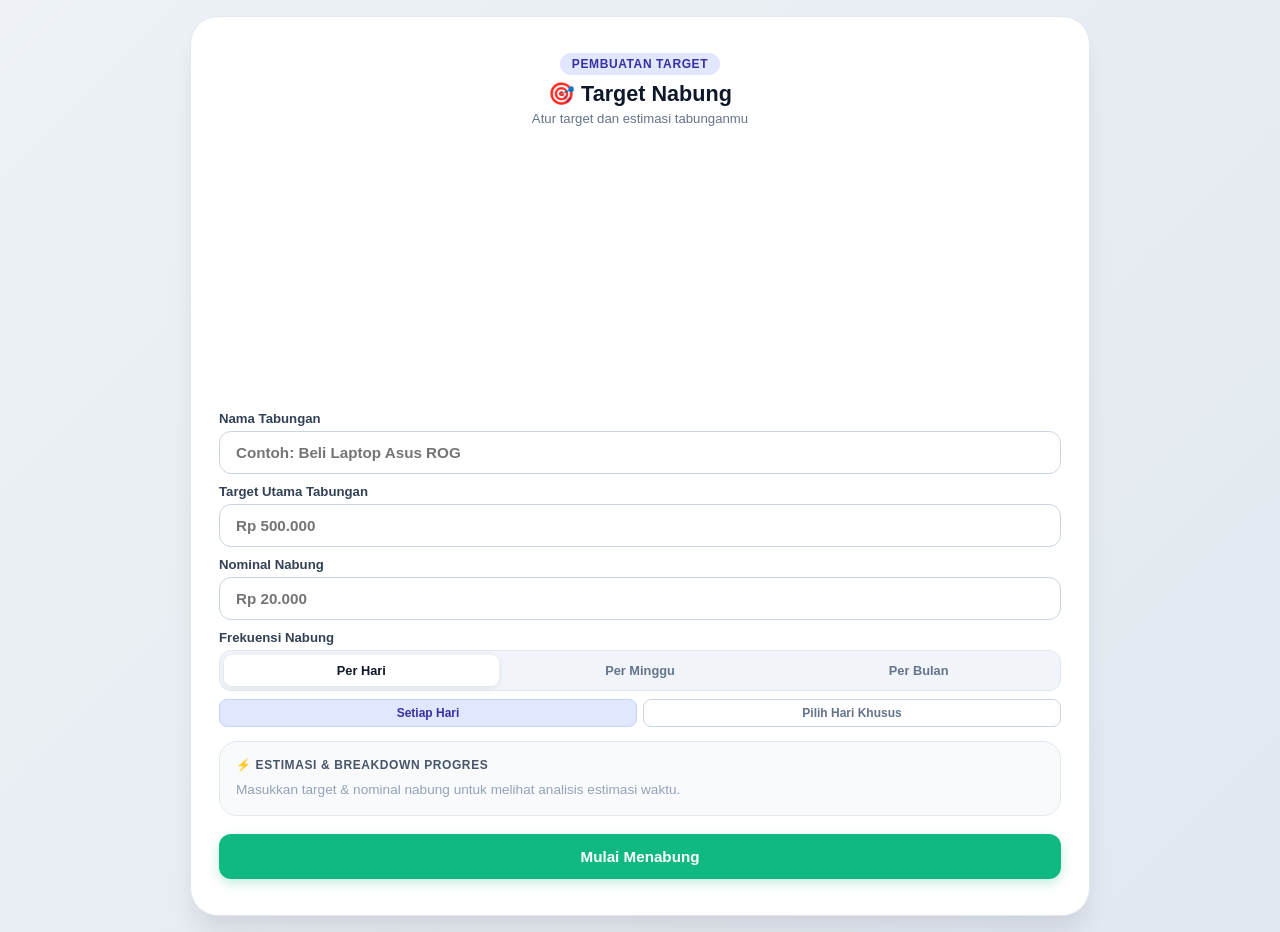
==== commit c5a9f12c: "Add files via upload" ====
--- a/index.html
+++ b/index.html
@@ -3,15 +3,12 @@
 <head>
   <meta charset="UTF-8">
   <meta name="viewport" content="width=device-width, initial-scale=1.0">
-  <title>Tabunganku Setup</title>
+  <title>Setup Target Nabung</title>
   <link rel="stylesheet" href="style.css">
 </head>
 <body>
+
   <div class="card">
-    <div class="brand-logo">
-      <span class="brand-icon">💰</span> TABUNGANKU
-    </div>
-    
     <div class="card-header">
       <span class="level-tag">PEMBUATAN TARGET</span>
       <h2>🎯 Target Nabung</h2>
@@ -100,9 +97,9 @@
       <h3 class="modal-title" id="modal-title">Lanjutkan Tabungan?</h3>
       <p style="text-align: center; color: #64748b; font-size: 0.85rem; margin-bottom: 12px;" id="modal-sub-desc">Kamu masih memiliki tabungan aktif yang tersimpan:</p>
       <div class="saving-summary-box" id="saving-summary"></div>
-      <div class="modal-actions" id="modal-actions-wrap"></div>
+      <div class="modal-actions-setup" id="modal-actions-wrap"></div>
     </div>
   </div>
-  <script src="script.js"></script>
+<script src="index.js"></script>
 </body>
 </html>
--- a/style.css
+++ b/style.css
@@ -1,987 +1,1141 @@
+/* 1. ANTI-SELECT UNTUK SELURUH WEB */
 * {
-    -webkit-user-select: none;
-    -ms-user-select: none;/* IE / Edge */
-    user-select: none;/* Standard browser */
-}
-
-   input, textarea {
-      -webkit-user-select: auto;
-      -ms-user-select: auto;
-      user-select: auto;
-    }
-
-    * { box-sizing: border-box; 
-      font-family: 'Plus Jakarta Sans', 'Segoe UI', Tahoma, Geneva, Verdana, sans-serif;
-    }
-    
-    body { 
-      background: linear-gradient(135deg, #eef2f6 0%, #e2e8f0 100%); 
-      color: #0f172a; display: flex; justify-content: center; 
-      align-items: center; 
-      min-height: 100vh; 
-      margin: 0; 
-      padding: 1.5rem 1rem; 
-    }
-    
-    .card { 
-      background-color: #ffffff; 
-      padding: 2.25rem 2rem; 
-      border-radius: 24px; 
-      box-shadow: 0 20px 40px -15px rgba(15, 23, 42, 0.07); 
-      border: 1px solid #e2e8f0; width: 100%; max-width: 440px; 
-    }
-    
-    .card-header { 
-      text-align: center; margin-bottom: 1.25rem; 
-    }
-    
-    .level-tag { 
-      display: inline-block; 
-      background-color: #e0e7ff; color: #3730a3; 
-      font-size: 0.75rem; 
-      font-weight: 800; 
-      padding: 4px 12px; 
-      border-radius: 20px; 
-      text-transform: uppercase;
-      letter-spacing: 0.05em;
-      margin-bottom: 6px; 
-    }
-    
-    .card-header h2 { 
-      margin: 0; color: #0f172a; 
-      font-size: 1.5rem; 
-      font-weight: 800; 
-    }
-    .card-header p { 
-      margin: 6px 0 0 0; 
-      color: #64748b; 
-      font-size: 0.875rem;
-    }
-    
-    .input-group { 
-      display: flex; 
-      flex-direction: column; 
-      gap: 0.8rem; 
-    }
-    
-    label { 
-      font-weight: 600; 
-      font-size: 0.875rem; 
-      color: #334155;
-      }
-    input[type="text"] { 
-      padding: 12px 16px; 
-      border-radius: 12px; 
-      border: 1.5px solid #cbd5e1; 
-      background-color: #ffffff; 
-      color: #0f172a; 
-      font-size: 0.95rem; 
-      font-weight: 600;
-      outline: none;
-      width: 100%; 
-      margin-top: 4px; 
-      transition: border-color 0.2s, box-shadow 0.2;
-    }
-    
-    input[type="text"]:focus { 
-      border-color: #10b981; 
-      box-shadow: 0 0 0 4px rgba(16, 185, 129, 0.15);
-      }
-
-    /* TOGGLE MAIN FREKUENSI */
-    .freq-toggle-container { 
-      display: flex; 
-      background-color: #f1f5f9;
-      border: 1px solid #e2e8f0;
-      border-radius: 12px;
-      padding: 4px;
-      gap: 4px; 
-      margin-top: 4px;
-    }
-    
-    .freq-btn { 
-      flex: 1; 
-      padding: 8px 4px; 
-      border: none; 
-      background: transparent;
-      color: #64748b; 
-      font-size: 0.8rem; 
-      font-weight: 700;
-      border-radius: 8px; 
-      cursor: pointer;
-      transition: all 0.2s ease;
-    }
-    
-    .freq-btn.active {
-      background-color: #ffffff; 
-      color: #0f172a;
-      box-shadow: 0 2px 6px rgba(15, 23, 42, 0.08);
-      }
-
-    /* SUB MODE UNTUK PER HARI */
-    .sub-day-mode { 
-      display: none; 
-      margin-top: 8px;
-      gap: 6px;
-      }
-    
-    .sub-day-mode.active { 
-      display: flex;
-    }
-    
-    .sub-btn { 
-      flex: 1; 
-      padding: 6px;
-      border: 1px solid #cbd5e1;
-      background: #ffffff;
-      color: #64748b;
-      font-size: 0.75rem;
-      font-weight: 700;
-      border-radius: 8px;
-      cursor: pointer;
-      transition: all 0.2s;
-    }
-    
-    .sub-btn.active { 
-      background: #e0e7ff;
-      color: #3730a3; 
-      border-color: #c7d2fe;
-    }
-
-    /* SELEKSI HARI PILLS AESTHETIC */
-    .day-picker-box { 
-      display: none; 
-      margin-top: 8px; 
-      animation: fadeUp 0.25s ease forwards;
-    }
-    
-    .day-picker-box.active { 
-      display: block;
-    }
-    
-    .day-pills-wrap { 
-      display: flex;
-      justify-content: space-between; 
-      gap: 4px; 
-      margin-top: 6px;
-    }
-    
-    .pill-item { 
-      position: relative; 
-      flex: 1;
-    }
-    
-    .pill-item input { 
-      position: absolute; 
-      opacity: 0; 
-      cursor: pointer; 
-      height: 0; 
-      width: 0;
-    }
-    
-    .pill-label {
-      display: flex;
-      align-items: center;
-      justify-content: center;
-      height: 36px;
-      border-radius: 10px;
-      background: #f8fafc;
-      border: 1.5px solid #e2e8f0;
-      font-size: 0.725rem;
-      font-weight: 800;
-      color: #64748b;
-      cursor: pointer;
-      user-select: none;
-      transition: all 0.2s cubic-bezier(0.16, 1, 0.3, 1);
-    }
-    .pill-item input:checked + .pill-label {
-      background: #10b981;
-      color: #ffffff;
-      border-color: #10b981;
-      box-shadow: 0 3px 8px rgba(16, 185, 129, 0.25);
-      transform: translateY(-1px);
-    }
-
-    .calc-box { 
-      background: #f8fafc; 
-      border: 1.5px solid #e2e8f0; 
-      border-radius: 18px;
-      padding: 16px;
-      margin-top: 0.4rem;
-    }
-    
-    .calc-header-title { 
-      font-size: 0.75rem; 
-      font-weight: 800; 
-      color: #475569; 
-      text-transform: uppercase;
-      letter-spacing: 0.05em;
-      margin-bottom: 8px;
-    }
-    
-    .calc-empty-text { 
-      font-size: 0.85rem; 
-      color: #94a3b8; 
-      line-height: 1.4;
-    }
-    
-    .time-highlight {
-    background: linear-gradient(135deg, #ecfdf5 0%, #d1fae5 100%);
-    border: 1px solid #a7f3d0; 
-    border-radius: 14px; 
-    padding: 12px; 
-    text-align: center;
-    margin-bottom: 10px;
-    }
-    
-    .time-num { 
-      font-size: 2rem; 
-      font-weight: 800; 
-      color: #047857; 
-      line-height: 1;
-    }
-    
-    .time-unit { 
-      font-size: 1.1rem;
-      font-weight: 800; 
-      color: #065f46;
-      margin-left: 2px;
-    }
-    
-    .time-desc { 
-      font-size: 0.75rem; 
-      color: #047857; 
-      font-weight: 600; 
-      margin-top: 4px;
-    }
-    
-    .calc-stats-grid { 
-      display: grid;
-      grid-template-columns: 1fr 1fr; gap: 8px;
-      margin-bottom: 10px;
-    }
-    
-    .stat-card { 
-      background: #ffffff; 
-      border: 1px solid #e2e8f0;
-      border-radius: 12px;
-      padding: 10px;
-    }
-    
-    .stat-label {
-    font-size: 0.675rem; 
-    font-weight: 700;
-    color: #64748b;
-    margin-bottom: 2px;
-    }
-    
-    .stat-val { 
-      font-size: 0.875rem; 
-      font-weight: 800;
-      color: #0f172a;
-    }
-    
-    .calc-badge-quote { 
-      font-size: 0.775rem; 
-      color: #334155;
-      background-color: #f1f5f9; 
-      padding: 8px 12px;
-      border-radius: 10px;
-      line-height: 1.3;
-    }
-
-    @keyframes fadeUp { from { opacity: 0; transform: translateY(12px); } to { opacity: 1; transform: translateY(0); } }
-    
-    button.btn-submit-main { 
-      padding: 14px 16px;
-      border-radius: 12px; 
-      border: none;
-      font-weight: 700; 
-      font-size: 0.95rem; 
-      cursor: pointer; 
-      background-color: #10b981;
-      color: #ffffff;
-      box-shadow: 0 4px 12px rgba(16, 185, 129, 0.25); margin-top: 10px;
-      width: 100%; 
-      transition: transform 0.2s;
-    }
-    
-    button.btn-submit-main:active { 
-      transform: translateY(1px) scale(0.97); 
-    }
-
-    .modal-overlay { 
-      position: fixed; 
-      top: 0; 
-      left: 0;
-      width: 100vw; 
-      height: 100vh; 
-      background-color: rgba(15, 23, 42, 0.6);
-      backdrop-filter: blur(6px); 
-      display: flex; 
-      justify-content: center; 
-      align-items: center; 
-      opacity: 0; 
-      pointer-events: none;
-      transition: opacity 0.3s ease;
-      z-index: 999;
-      padding: 1rem;
-    }
-    
-    .modal-overlay.active { 
-      opacity: 1; 
-      pointer-events: auto;
-    }
-    
-    .modal-box { 
-      background: #ffffff; 
-      padding: 2rem;
-      border-radius: 24px;
-      max-width: 400px;
-      width: 100%;
-      text-align: center;
-    }
-    
-    .modal-icon { 
-      font-size: 2.5rem;
-      margin-bottom: 0.5rem;
-    }
-    
-    .modal-title { 
-      font-size: 1.25rem; 
-      font-weight: 800;
-      margin-bottom: 0.5rem; 
-    }
-    
-    .saving-summary-box { 
-      background-color: #f8fafc;
-      border: 1px solid #e2e8f0; 
-      border-radius: 14px;
-      padding: 12px 16px; 
-      margin-bottom: 1.25rem; 
-      text-align: left;
-      font-size: 0.85rem; 
-      line-height: 1.7; 
-    }
-    
-    .saving-summary-box div span { 
-      font-weight: 700; 
-      color: #0f172a;
-    }
-    
-    .modal-actions {
-      display: flex;
-      flex-direction: column;
-      gap: 8px;
-    }
-    
-    .btn-modal-continue { 
-      background-color: #10b981;
-      color: #ffffff;
-      border: none;
-      padding: 12px;
-      border-radius: 12px;
-      font-weight: 700;
-      cursor: pointer;
-    }
-    
-    .btn-modal-reset { 
-      background-color: #f1f5f9; 
-      color: #64748b;
-      border: none;
-      padding: 12px; 
-      border-radius: 12px; 
-      font-weight: 700; 
-      cursor: pointer;
-    }
-    
-    .brand-logo {
-      text-align: center;
-      font-size: 1rem;
-      font-weight: 800;
-      letter-spacing: 0.1em;
-      color: #334155;
-      margin-bottom: 0.75rem;
-      display: flex;
-      align-items: center;
-      justify-content: center;
-      gap: 6px;
-      padding-bottom: 0.75rem;
-      border-bottom: 1px solid #f1f5f9;
-    }
-    .brand-icon {
-      font-size: 1.1rem;
-    }
-    
-    body {
-      background: linear-gradient(135deg, #eef2f6 0%, #e2e8f0 100%);
-      color: #0f172a;
-      display: flex;
-      justify-content: center;
-      align-items: center;
-      min-height: 100vh;
-      margin: 0;
-      padding: 1rem;
-    }
-
-    body.modal-open { overflow: hidden; }
-
-    .card {
-      background-color: #ffffff;
-      padding: 2.25rem 1.75rem;
-      border-radius: 28px;
-      box-shadow: 0 20px 25px -5px rgba(15, 23, 42, 0.1);
-      border: 1px solid #e2e8f0;
-      width: 100%;
-      max-width: 500px;
-      min-height: 680px;
-      display: flex;
-      flex-direction: column;
-      justify-content: space-between;
-    }
-
-    .brand-logo {
-      text-align: center;
-      font-size: 1rem;
-      font-weight: 800;
-      letter-spacing: 0.1em;
-      color: #334155;
-      margin-bottom: 0.75rem;
-      display: flex;
-      align-items: center;
-      justify-content: center;
-      gap: 6px;
-      padding-bottom: 0.75rem;
-      border-bottom: 1px solid #f1f5f9;
-    }
-    .brand-icon { 
-      font-size: 1.1rem;
-    }
-
-    .card-header { 
-      text-align: center; 
-      margin-bottom: 1rem;
-    }
-
-    .level-badge-tag {
-      display: inline-block;
-      background-color: #e0e7ff;
-      color: #3730a3;
-      font-size: 0.7rem;
-      font-weight: 800;
-      padding: 4px 10px;
-      border-radius: 20px;
-      text-transform: uppercase;
-      letter-spacing: 0.05em;
-      margin-bottom: 4px;
-    }
-
-    .card-header h2 {
-      margin: 0; 
-      color: #0f172a; 
-      font-size: 1.35rem;
-      font-weight: 800;
-      word-break: break-word;
-    }
-    
-    .card-header p { 
-      margin: 4px 0 0 0; 
-      color: #64748b; 
-      font-size: 0.825rem;
-    }
-
-    .info-container {
-      margin: 1rem 0 0.5rem 0;
-      display: flex;
-      justify-content: space-between;
-      align-items: center;
-      font-weight: 700;
-      color: #334155;
-    }
-
-    .percent-badge {
-      background-color: #d1fae5;
-      color: #047857;
-      padding: 3px 10px;
-      border-radius: 12px;
-      font-size: 0.825rem;
-      font-weight: 800;
-    }
-
-    .target-badge { color: #64748b; font-size: 0.825rem; }
-
-    .progress-bar-bg {
-      background-color: #f1f5f9;
-      border-radius: 16px;
-      height: 20px;
-      width: 100%;
-      overflow: hidden;
-      border: 1px solid #e2e8f0;
-    }
-
-    .progress-bar-fill {
-      background: linear-gradient(90deg, #10b981, #059669);
-      height: 100%;
-      width: 0%;
-      transition: width 0.8s cubic-bezier(0.34, 1.56, 0.64, 1);
-      border-radius: 16px;
-    }
-
-    .details {
-      margin-top: 1rem;
-      display: grid;
-      grid-template-columns: 1fr 1fr;
-      gap: 8px;
-    }
-
-    .detail-card-item {
-      background-color: #f8fafc;
-      border: 1px solid #f1f5f9;
-      padding: 10px 12px;
-      border-radius: 14px;
-    }
-
-    .detail-card-label { 
-      font-size: 0.7rem; 
-      font-weight: 700; 
-      color: #64748b; 
-      margin-bottom: 2px;
-    }
-    
-    .detail-card-val { 
-      font-size: 0.9rem; 
-      font-weight: 800;
-      color: #0f172a;
-      }
-
-    .btn-toggle-est {
-      width: 100%;
-      margin-top: 8px;
-      background: #f1f5f9;
-      color: #334155;
-      border: 1px solid #e2e8f0;
-      padding: 8px 10px;
-      border-radius: 12px;
-      font-size: 0.8rem;
-      font-weight: 700;
-      cursor: pointer;
-      display: flex;
-      align-items: center;
-      justify-content: center;
-      gap: 6px;
-      transition: all 0.2s ease;
-    }
-
-    @keyframes fadeUp { from { opacity: 0; transform: translateY(10px); } to { opacity: 1; transform: translateY(0); } }
-    
-    @keyframes fadeDown { from { opacity: 1; transform: translateY(0); } to { opacity: 0; transform: translateY(10px); } }
-
-    .est-box {
-      display: none;
-      margin-top: 8px;
-      background: linear-gradient(135deg, #f0fdf4 0%, #e6fffa 100%);
-      border: 1px solid #a7f3d0;
-      border-radius: 16px;
-      padding: 12px;
-    }
-
-    .est-box.active { 
-      display: block; 
-      animation: fadeUp 0.3s cubic-bezier(0.16, 1, 0.3, 1) forwards;
-    }
-    
-    .est-box.hiding { 
-      display: block;
-      animation: fadeDown 0.25s cubic-bezier(0.16, 1, 0.3, 1) forwards;
-      }
-    
-    .est-title { 
-      font-size: 0.725rem; 
-      font-weight: 800;
-      color: #047857;
-      text-transform: uppercase;
-      letter-spacing: 0.05em;
-      margin-bottom: 6px;
-    }
-    
-    .est-grid { 
-      display: grid; 
-      grid-template-columns: repeat(3, 1fr);
-      gap: 6px;
-      margin-bottom: 6px;
-      }
-    
-    .est-card {
-      background: #ffffff;
-      border: 1px solid #a7f3d0;
-      border-radius: 10px;
-      padding: 6px 4px;
-      text-align: center;
-    }
-    
-    .est-num {
-      font-size: 1rem;
-      font-weight: 800;
-      color: #065f46; 
-      line-height: 1.1;
-    }
-    
-    .est-label {
-      font-size: 0.625rem;
-      font-weight: 700;
-      color: #047857;
-    }
-    
-    .est-quote { 
-      font-size: 0.725rem;
-      color: #065f46; 
-      line-height: 1.3;
-      background: rgba(255, 255, 255, 0.6);
-      padding: 6px 8px;
-      border-radius: 8px;
-    }
-
-    .milestone-container {
-      margin-top: 1rem;
-      background-color: #f8fafc;
-      border: 1px solid #f1f5f9;
-      border-radius: 16px;
-      padding: 10px 8px;
-    }
-
-    .milestone-title { 
-      font-size: 0.7rem; 
-      font-weight: 800;
-      color: #64748b;
-      text-transform: uppercase;
-      letter-spacing: 0.05em;
-      margin-bottom: 8px;
-      text-align: center;
-    }
-    
-    .milestone-stepper { 
-      display: grid; 
-      grid-template-columns: repeat(6, 1fr);
-      gap: 2px;
-    }
-    
-    .step-item {
-      display: flex;
-      flex-direction: column;
-      align-items: center; 
-      text-align: center;
-    }
-    
-    .step-circle {
-      width: 24px; 
-      height: 24px;
-      border-radius: 50%; 
-      background-color: #e2e8f0;
-      color: #64748b;
-      font-size: 0.625rem; 
-      font-weight: 800;
-      display: flex;
-      align-items: center; 
-      justify-content: center; 
-      transition: all 0.3s ease; 
-      border: 2px solid #ffffff;
-    }
-    
-    .step-item.active .step-circle { 
-      background-color: #3730a3;
-      color: #ffffff; 
-      box-shadow: 0 4px 8px rgba(55, 48, 163, 0.25);
-    }
-    
-    .step-item.completed .step-circle {
-      background-color: #10b981; 
-      color: #ffffff;
-    }
-    
-    .step-label { 
-      font-size: 0.6rem;
-      font-weight: 700;
-      color: #94a3b8;
-      margin-top: 3px;
-    }
-   
-    .step-item.active .step-label, .step-item.completed .step-label { 
-      color: #0f172a;
-    }
-
-    .input-group { 
-      margin-top: 1rem; 
-      display: flex; 
-      flex-direction: column; 
-      gap: 0.5rem;
-    }
-    
-    label { 
-      font-weight: 600;
-      font-size: 0.825rem;
-      color: #334155;
-    }
-    
-    input { 
-      padding: 10px 14px;
-      border-radius: 12px; 
-      border: 1.5px solid #cbd5e1; 
-      font-size: 0.9rem;
-      font-weight: 600;
-      outline: none;
-      width: 100%;
-    }
-    
-    input:focus { 
-      border-color: #10b981; 
-      box-shadow: 0 0 0 4px rgba(16, 185, 129, 0.15);
-    }
-
-    .quick-add-group { 
-      display: grid; 
-      grid-template-columns: 1fr 1fr; 
-      gap: 8px;
-    }
-    
-    .btn-quick { 
-      padding: 8px;
-      background-color: #f1f5f9;
-      border: 1px solid #e2e8f0; 
-      border-radius: 10px;
-      font-size: 0.8rem;
-      font-weight: 700; 
-      color: #334155;
-      cursor: pointer;
-    }
-    
-    .btn-quick:hover { 
-      background-color: #e2e8f0;
-      }
-
-    .btn-container { 
-      display: flex;
-      gap: 8px; 
-      margin-top: 0.25rem;
-    }
-    
-    button { 
-      padding: 11px 14px; 
-      border-radius: 12px; 
-      border: none; 
-      font-weight: 700;
-      font-size: 0.85rem; 
-      cursor: pointer;
-      transition: transform 0.1s;
-    }
-    
-    button:active {
-      transform: scale(0.97);
-    }
-
-    .btn-submit { 
-      flex: 2; 
-      background-color: #10b981; 
-      color: #ffffff;
-      box-shadow: 0 4px 12px rgba(16, 185, 129, 0.25);
-    }
-    
-    .btn-withdraw { 
-      flex: 1.5;
-      background-color: #f59e0b;
-      color: #ffffff; 
-      box-shadow: 0 4px 12px rgba(245, 158, 11, 0.2);
-    }
-    
-    .btn-reset { 
-      flex: 1;
-      background-color: #fef2f2;
-      color: #dc2626;
-      border: 1px solid #fecaca;
-    }
-
-    .history-section { 
-      margin-top: 1.25rem;
-      border-top: 1px solid #e2e8f0; 
-      padding-top: 1rem;
-    }
-    
-    .history-title {
-      font-size: 0.875rem;
-      font-weight: 700; 
-      display: flex;
-      justify-content: space-between;
-    }
-    
-    .history-list { 
-      list-style: none;
-      padding: 0;
-      margin: 0.5rem 0 0 0;
-      max-height: 220px;
-      overflow-y: auto;
-      display: flex; 
-      flex-direction: column;
-      gap: 8px;
-    }
-
-    .history-item { 
-      display: flex;
-      justify-content: space-between;
-      align-items: center; 
-      padding: 8px 10px; 
-      background-color: #f8fafc;
-      border: 1px solid #f1f5f9; 
-      border-radius: 10px; 
-      font-size: 0.8rem; 
-      animation: fadeUp 0.3s ease forwards;
-    }
-    
-    .history-note { 
-      font-weight: 700; 
-      color: #1e293b; 
-      font-size: 0.825rem;
-    }
-      
-    .history-date { color: #94a3b8; font-size: 0.675rem; }
-    
-    .history-right { 
-      display: flex; 
-      align-items: center; 
-      gap: 6px;
-    }
-    
-    .history-diff { 
-      font-size: 0.725rem; 
-      font-weight: 800;
-      padding: 3px 8px;
-      border-radius: 6px;
-    }
-    
-    .diff-plus { 
-      background-color: #d1fae5; 
-      color: #047857;
-    }
-    
-    .diff-minus { 
-      background-color: #fee2e2; 
-      color: #b91c1c;
-    }
-
-    .btn-edit-item {
-      background: #f1f5f9;
-      color: #475569;
-      border: 1px solid #cbd5e1;
-      padding: 6px 10px;
-      border-radius: 8px;
-      font-size: 0.95rem;
-      cursor: pointer;
-      transition: all 0.2s ease;
-      display: flex;
-      align-items: center;
-      justify-content: center;
-    }
-    .btn-edit-item:hover { 
-      background: #e2e8f0;
-      color: #0f172a;
-    }
-    
-    .btn-edit-item:active { 
-      transform: scale(0.92);
-    }
-
-    .modal-overlay { 
-      position: fixed;
-      top: 0;
-      left: 0; 
-      width: 100vw;
-      height: 100vh; 
-      background-color: rgba(15, 23, 42, 0.6);
-      backdrop-filter: blur(6px);
-      display: flex; 
-      justify-content: center;
-      align-items: center; 
-      opacity: 0; 
-      pointer-events: none; 
-      transition: opacity 0.3s ease;
-      z-index: 999; 
-      padding: 1rem;
-    }
-    .modal-overlay.active { 
-      opacity: 1; 
-      pointer-events: auto; 
-    }
-    
-    .modal-box { 
-      background: #ffffff;
-      padding: 1.75rem 1.5rem;
-      border-radius: 22px; 
-      max-width: 360px;
-      width: 100%; 
-      text-align: center;
-    }
-    
-    .modal-overlay.active .modal-box { 
-      animation: fadeUp 0.35s cubic-bezier(0.16, 1, 0.3, 1) forwards;
-    }
-    .modal-icon { 
-      width: 56px; 
-      height: 56px; 
-      border-radius: 50%; 
-      display: flex; 
-      justify-content: center; 
-      align-items: center; 
-      font-size: 1.75rem; 
-      margin: 0 auto 1rem auto; 
-    }
-    
-    .icon-success { 
-      background-color: #ecfdf5; 
-      color: #10b981; 
-      border: 2px solid #a7f3d0;
-    }
-    
-    .icon-warning { 
-      background-color: #fffbebfb; 
-      color: #f59e0b;
-      border: 2px solid #fde68a;
-    }
-    
-    .icon-error { 
-      background-color: #fef2f2; 
-      color: #dc2626;
-      border: 2px solid #fecaca;
-    }
-    
-    .modal-actions { 
-      display: flex; 
-      gap: 8px;
-    }
-    
-    .btn-modal-primary { 
-      width: 100%; 
-      background-color: #10b981; 
-      color: #ffffff;
-    }
-    
-    .btn-modal-cancel { 
-      flex: 1; 
-      background-color: #f1f5f9; 
-      color: #475569;
-    }
-    
-    .btn-modal-confirm { 
-      flex: 1.2; 
-      background-color: #dc2626; 
-      color: #ffffff;
-    }
-
-    .edit-warning-note {
-      background-color: #fffbeb;
-      border: 1px solid #fef3c7;
-      border-radius: 10px;
-      padding: 8px 10px;
-      font-size: 0.725rem;
-      color: #b45309;
-      line-height: 1.4;
-      margin-top: 10px;
-      text-align: left;
-    }+  box-sizing: border-box;
+  font-family: 'Plus Jakarta Sans', 'Segoe UI', Tahoma, Geneva, Verdana, sans-serif;
+  
+  /* Mencegah teks di-blok / di-select */
+  -webkit-user-select: none;
+  -moz-user-select: none;
+  -ms-user-select: none;
+  user-select: none;
+}
+
+/* 2. TETAP IZINKAN INPUT & TEXTAREA BISA DIKETIK / DI-SELECT */
+input,
+textarea,
+select {
+  -webkit-user-select: text !important;
+  -moz-user-select: text !important;
+  -ms-user-select: text !important;
+  user-select: text !important;
+}
+
+/* HISTORI LIST AGAR BISA DI-SCROLL DENGAN LIMIT PERTAMA */
+.history-list {
+  list-style: none;
+  padding: 0;
+  margin: 0.5rem 0 0 0;
+  
+  /* LIMIT HISTORY LIST: */
+  max-height: 110px;
+  
+  overflow-y: auto;
+  display: flex;
+  flex-direction: column;
+  gap: 8px;
+  
+  /* Smooth scroll untuk HP */
+  -webkit-overflow-scrolling: touch; 
+}
+
+/* Custom Scrollbar Mini Rapi di HP */
+.history-list::-webkit-scrollbar {
+  width: 4px;
+}
+
+.history-list::-webkit-scrollbar-track {
+  background: transparent;
+}
+
+.history-list::-webkit-scrollbar-thumb {
+  background: #cbd5e1;
+  border-radius: 10px;
+}
+
+* {
+  box-sizing: border-box;
+  font-family: 'Plus Jakarta Sans', 'Segoe UI', Tahoma, Geneva, Verdana, sans-serif;
+}
+
+body {
+  background: linear-gradient(135deg, #eef2f6 0%, #e2e8f0 100%);
+  color: #0f172a;
+  display: flex;
+  justify-content: center;
+  align-items: center;
+  min-height: 100vh;
+  margin: 0;
+  padding: 1.5rem 1rem;
+  overflow-x: hidden;
+  width: 100%;
+}
+
+.card {
+  background-color: #ffffff;
+  padding: 2.25rem 2rem;
+  border-radius: 24px;
+  box-shadow: 0 20px 40px -15px rgba(15, 23, 42, 0.07);
+  border: 1px solid #e2e8f0;
+  width: 100%;
+  max-width: 440px;
+}
+
+.card-header {
+  text-align: center;
+  margin-bottom: 1.25rem;
+}
+
+.level-tag {
+  display: inline-block;
+  background-color: #e0e7ff;
+  color: #3730a3;
+  font-size: 0.75rem;
+  font-weight: 800;
+  padding: 4px 12px;
+  border-radius: 20px;
+  text-transform: uppercase;
+  letter-spacing: 0.05em;
+  margin-bottom: 6px;
+}
+
+.card-header h2 {
+  margin: 0;
+  color: #0f172a;
+  font-size: 1.5rem;
+  font-weight: 800;
+}
+
+.card-header p {
+  margin: 6px 0 0 0;
+  color: #64748b;
+  font-size: 0.875rem;
+}
+
+.input-group {
+  display: flex;
+  flex-direction: column;
+  gap: 0.8rem;
+}
+
+label {
+  font-weight: 600;
+  font-size: 0.875rem;
+  color: #334155;
+}
+
+input[type="text"] {
+  padding: 12px 16px;
+  border-radius: 12px;
+  border: 1.5px solid #cbd5e1;
+  background-color: #ffffff;
+  color: #0f172a;
+  font-size: 0.95rem;
+  font-weight: 600;
+  outline: none;
+  width: 100%;
+  margin-top: 4px;
+  transition: border-color 0.2s, box-shadow 0.2s;
+}
+
+input[type="text"]:focus {
+  border-color: #10b981;
+  box-shadow: 0 0 0 4px rgba(16, 185, 129, 0.15);
+}
+
+/* TOGGLE MAIN FREKUENSI */
+.freq-toggle-container {
+  display: flex;
+  background-color: #f1f5f9;
+  border: 1px solid #e2e8f0;
+  border-radius: 12px;
+  padding: 4px;
+  gap: 4px;
+  margin-top: 4px;
+}
+
+.freq-btn {
+  flex: 1;
+  padding: 8px 4px;
+  border: none;
+  background: transparent;
+  color: #64748b;
+  font-size: 0.8rem;
+  font-weight: 700;
+  border-radius: 8px;
+  cursor: pointer;
+  transition: all 0.2s ease;
+}
+
+.freq-btn.active {
+  background-color: #ffffff;
+  color: #0f172a;
+  box-shadow: 0 2px 6px rgba(15, 23, 42, 0.08);
+}
+
+/* SUB MODE UNTUK PER HARI */
+.sub-day-mode {
+  display: none;
+  margin-top: 8px;
+  gap: 6px;
+}
+
+.sub-day-mode.active {
+  display: flex;
+}
+
+.sub-btn {
+  flex: 1;
+  padding: 6px;
+  border: 1px solid #cbd5e1;
+  background: #ffffff;
+  color: #64748b;
+  font-size: 0.75rem;
+  font-weight: 700;
+  border-radius: 8px;
+  cursor: pointer;
+  transition: all 0.2s;
+}
+
+.sub-btn.active {
+  background: #e0e7ff;
+  color: #3730a3;
+  border-color: #c7d2fe;
+}
+
+/* SELEKSI HARI PILLS AESTHETIC */
+.day-picker-box {
+  display: none;
+  margin-top: 8px;
+  animation: fadeUp 0.25s ease forwards;
+}
+
+.day-picker-box.active {
+  display: block;
+}
+
+.day-pills-wrap {
+  display: flex;
+  justify-content: space-between;
+  gap: 4px;
+  margin-top: 6px;
+}
+
+.pill-item {
+  position: relative;
+  flex: 1;
+}
+
+.pill-item input {
+  position: absolute;
+  opacity: 0;
+  cursor: pointer;
+  height: 0;
+  width: 0;
+}
+
+.pill-label {
+  display: flex;
+  align-items: center;
+  justify-content: center;
+  height: 36px;
+  border-radius: 10px;
+  background: #f8fafc;
+  border: 1.5px solid #e2e8f0;
+  font-size: 0.725rem;
+  font-weight: 800;
+  color: #64748b;
+  cursor: pointer;
+  user-select: none;
+  transition: all 0.2s cubic-bezier(0.16, 1, 0.3, 1);
+}
+
+.pill-item input:checked + .pill-label {
+  background: #10b981;
+  color: #ffffff;
+  border-color: #10b981;
+  box-shadow: 0 3px 8px rgba(16, 185, 129, 0.25);
+  transform: translateY(-1px);
+}
+
+.calc-box {
+  background: #f8fafc;
+  border: 1.5px solid #e2e8f0;
+  border-radius: 18px;
+  padding: 16px;
+  margin-top: 0.4rem;
+}
+
+.calc-header-title {
+  font-size: 0.75rem;
+  font-weight: 800;
+  color: #475569;
+  text-transform: uppercase;
+  letter-spacing: 0.05em;
+  margin-bottom: 8px;
+}
+
+.calc-empty-text {
+  font-size: 0.85rem;
+  color: #94a3b8;
+  line-height: 1.4;
+}
+
+.time-highlight {
+  background: linear-gradient(135deg, #ecfdf5 0%, #d1fae5 100%);
+  border: 1px solid #a7f3d0;
+  border-radius: 14px;
+  padding: 12px;
+  text-align: center;
+  margin-bottom: 10px;
+}
+
+.time-num {
+  font-size: 2rem;
+  font-weight: 800;
+  color: #047857;
+  line-height: 1;
+}
+
+.time-unit {
+  font-size: 1.1rem;
+  font-weight: 800;
+  color: #065f46;
+  margin-left: 2px;
+}
+
+.time-desc {
+  font-size: 0.75rem;
+  color: #047857;
+  font-weight: 600;
+  margin-top: 4px;
+}
+
+.calc-stats-grid {
+  display: grid;
+  grid-template-columns: 1fr 1fr;
+  gap: 8px;
+  margin-bottom: 10px;
+}
+
+.stat-card {
+  background: #ffffff;
+  border: 1px solid #e2e8f0;
+  border-radius: 12px;
+  padding: 10px;
+}
+
+.stat-label {
+  font-size: 0.675rem;
+  font-weight: 700;
+  color: #64748b;
+  margin-bottom: 2px;
+}
+
+.stat-val {
+  font-size: 0.875rem;
+  font-weight: 800;
+  color: #0f172a;
+}
+
+.calc-badge-quote {
+  font-size: 0.775rem;
+  color: #334155;
+  background-color: #f1f5f9;
+  padding: 8px 12px;
+  border-radius: 10px;
+  line-height: 1.3;
+}
+
+@keyframes fadeUp {
+  from {
+    opacity: 0;
+    transform: translateY(12px);
+  }
+  to {
+    opacity: 1;
+    transform: translateY(0);
+  }
+}
+
+button.btn-submit-main {
+  padding: 14px 16px;
+  border-radius: 12px;
+  border: none;
+  font-weight: 700;
+  font-size: 0.95rem;
+  cursor: pointer;
+  background-color: #10b981;
+  color: #ffffff;
+  box-shadow: 0 4px 12px rgba(16, 185, 129, 0.25);
+  margin-top: 10px;
+  width: 100%;
+  transition: transform 0.2s;
+}
+
+button.btn-submit-main:active {
+  transform: translateY(1px) scale(0.97);
+}
+
+.modal-overlay {
+  position: fixed;
+  top: 0;
+  left: 0;
+  width: 100vw;
+  height: 100vh;
+  background-color: rgba(15, 23, 42, 0.6);
+  backdrop-filter: blur(6px);
+  display: flex;
+  justify-content: center;
+  align-items: center;
+  opacity: 0;
+  pointer-events: none;
+  transition: opacity 0.3s ease;
+  z-index: 999;
+  padding: 1rem;
+}
+
+.modal-overlay.active {
+  opacity: 1;
+  pointer-events: auto;
+}
+
+.modal-box {
+  background: #ffffff;
+  padding: 2rem;
+  border-radius: 24px;
+  max-width: 400px;
+  width: 100%;
+  text-align: center;
+}
+
+.modal-icon {
+  font-size: 2.5rem;
+  margin-bottom: 0.5rem;
+}
+
+.modal-title {
+  font-size: 1.25rem;
+  font-weight: 800;
+  margin-bottom: 0.5rem;
+}
+
+.saving-summary-box {
+  background-color: #f8fafc;
+  border: 1px solid #e2e8f0;
+  border-radius: 14px;
+  padding: 12px 16px;
+  margin-bottom: 1.25rem;
+  text-align: left;
+  font-size: 0.85rem;
+  line-height: 1.7;
+}
+
+.saving-summary-box div span {
+  font-weight: 700;
+  color: #0f172a;
+}
+
+.modal-actions {
+  display: flex;
+  flex-direction: column;
+  gap: 8px;
+}
+
+.btn-modal-continue {
+  background-color: #10b981;
+  color: #ffffff;
+  border: none;
+  padding: 12px;
+  border-radius: 12px;
+  font-weight: 700;
+  cursor: pointer;
+}
+
+.btn-modal-reset {
+  background-color: #f1f5f9;
+  color: #64748b;
+  border: none;
+  padding: 12px;
+  border-radius: 12px;
+  font-weight: 700;
+  cursor: pointer;
+}
+
+body {
+  background: linear-gradient(135deg, #eef2f6 0%, #e2e8f0 100%);
+  color: #0f172a;
+  display: flex;
+  justify-content: center;
+  align-items: center;
+  min-height: 100vh;
+  margin: 0;
+  padding: 1rem;
+  overflow-x: hidden;
+  width: 100%;
+}
+
+body.modal-open {
+  overflow: hidden;
+}
+
+.card {
+  background-color: #ffffff;
+  padding: 2.25rem 1.75rem;
+  border-radius: 28px;
+  box-shadow: 0 20px 25px -5px rgba(15, 23, 42, 0.1);
+  border: 1px solid #e2e8f0;
+  width: 100%;
+  max-width: 900px;
+  min-height: 900px;
+  display: flex;
+  flex-direction: column;
+  justify-content: space-between;
+}
+
+.brand-logo {
+  text-align: center;
+  font-size: 1rem;
+  font-weight: 800;
+  letter-spacing: 0.1em;
+  color: #334155;
+  margin-bottom: 0.75rem;
+  display: flex;
+  align-items: center;
+  justify-content: center;
+  gap: 6px;
+  padding-bottom: 0.75rem;
+  border-bottom: 1px solid #f1f5f9;
+}
+
+.brand-icon {
+  font-size: 1.1rem;
+}
+
+.card-header {
+  text-align: center;
+  margin-bottom: 1rem;
+}
+
+.level-badge-tag {
+  display: inline-block;
+  background-color: #e0e7ff;
+  color: #3730a3;
+  font-size: 0.7rem;
+  font-weight: 800;
+  padding: 4px 10px;
+  border-radius: 20px;
+  text-transform: uppercase;
+  letter-spacing: 0.05em;
+  margin-bottom: 4px;
+}
+
+.card-header h2 {
+  margin: 0;
+  color: #0f172a;
+  font-size: 1.35rem;
+  font-weight: 800;
+  word-break: break-word;
+}
+
+.card-header p {
+  margin: 4px 0 0 0;
+  color: #64748b;
+  font-size: 0.825rem;
+}
+
+.info-container {
+  margin: 1rem 0 0.5rem 0;
+  display: flex;
+  justify-content: space-between;
+  align-items: center;
+  font-weight: 700;
+  color: #334155;
+}
+
+.percent-badge {
+  background-color: #d1fae5;
+  color: #047857;
+  padding: 3px 10px;
+  border-radius: 12px;
+  font-size: 0.825rem;
+  font-weight: 800;
+}
+
+.target-badge {
+  color: #64748b;
+  font-size: 0.825rem;
+}
+
+.progress-bar-bg {
+  background-color: #f1f5f9;
+  border-radius: 16px;
+  height: 20px;
+  width: 100%;
+  overflow: hidden;
+  border: 1px solid #e2e8f0;
+}
+
+.progress-bar-fill {
+  background: linear-gradient(90deg, #10b981, #059669);
+  height: 100%;
+  width: 0%;
+  transition: width 0.8s cubic-bezier(0.34, 1.56, 0.64, 1);
+  border-radius: 16px;
+}
+
+.details {
+  margin-top: 1rem;
+  display: grid;
+  grid-template-columns: 1fr 1fr;
+  gap: 8px;
+}
+
+.detail-card-item {
+  background-color: #f1f5f9; /* Latar sedikit lebih gelap/jelas dari card utama */
+  border: 1px solid #cbd5e1; /* Border lebih tegas */
+  padding: 12px 14px;
+  border-radius: 16px;
+  box-shadow: inset 0 1px 2px rgba(0, 0, 0, 0.03); /* Efek sedikit mendalam */
+}
+
+.detail-card-label {
+  font-size: 0.725rem;
+  font-weight: 700;
+  color: #475569; /* Teks label lebih kontras */
+  margin-bottom: 4px;
+  text-transform: uppercase;
+  letter-spacing: 0.03em;
+}
+
+.detail-card-val {
+  font-size: 1rem;
+  font-weight: 800;
+  color: #0f172a;
+}
+
+.btn-toggle-est {
+  width: 100%;
+  margin-top: 8px;
+  background-color: #f1f5f9;
+  color: #334155;
+  border: 1px solid #cbd5e1;
+  padding: 9px 12px;
+  border-radius: 14px;
+  font-size: 0.8rem;
+  font-weight: 700;
+  cursor: pointer;
+  display: flex;
+  align-items: center;
+  justify-content: center;
+  gap: 6px;
+  transition: all 0.25s ease;
+}
+
+.btn-toggle-est:hover {
+  background-color: #e2e8f0;
+}
+
+/* STATE SAAT KOTAK ESTIMASI SEDANG TERBUKA (AKTIF) */
+.btn-toggle-est.active {
+  background: linear-gradient(135deg, #d1fae5 0%, #a7f3d0 100%);
+  color: #047857;
+  border-color: #6ee7b7;
+  box-shadow: 0 2px 8px rgba(16, 185, 129, 0.15);
+}
+
+
+@keyframes fadeUp {
+  from {
+    opacity: 0;
+    transform: translateY(10px);
+  }
+  to {
+    opacity: 1;
+    transform: translateY(0);
+  }
+}
+
+@keyframes fadeDown {
+  from {
+    opacity: 1;
+    transform: translateY(0);
+  }
+  to {
+    opacity: 0;
+    transform: translateY(10px);
+  }
+}
+
+.est-box {
+  display: none;
+  margin-top: 8px;
+  background: linear-gradient(135deg, #f0fdf4 0%, #e6fffa 100%);
+  border: 1px solid #a7f3d0;
+  border-radius: 16px;
+  padding: 12px;
+}
+
+.est-box.active {
+  display: block;
+  animation: fadeUp 0.3s cubic-bezier(0.16, 1, 0.3, 1) forwards;
+}
+
+.est-box.hiding {
+  display: block;
+  animation: fadeDown 0.25s cubic-bezier(0.16, 1, 0.3, 1) forwards;
+}
+
+.est-title {
+  font-size: 0.725rem;
+  font-weight: 800;
+  color: #047857;
+  text-transform: uppercase;
+  letter-spacing: 0.05em;
+  margin-bottom: 6px;
+}
+
+.est-grid {
+  display: grid;
+  grid-template-columns: repeat(3, 1fr);
+  gap: 6px;
+  margin-bottom: 6px;
+}
+
+.est-card {
+  background: #ffffff;
+  border: 1px solid #a7f3d0;
+  border-radius: 10px;
+  padding: 6px 4px;
+  text-align: center;
+}
+
+.est-num {
+  font-size: 1rem;
+  font-weight: 800;
+  color: #065f46;
+  line-height: 1.1;
+}
+
+.est-label {
+  font-size: 0.625rem;
+  font-weight: 700;
+  color: #047857;
+}
+
+.est-quote {
+  font-size: 0.725rem;
+  color: #065f46;
+  line-height: 1.3;
+  background: rgba(255, 255, 255, 0.6);
+  padding: 6px 8px;
+  border-radius: 8px;
+}
+
+.milestone-container {
+  margin-top: 1rem;
+  background-color: #f1f5f9; /* Latar dibuat sedikit lebih tegas */
+  border: 1px solid #cbd5e1; /* Border dibuat lebih jelas */
+  border-radius: 18px;
+  padding: 12px 10px;
+  box-shadow: inset 0 1px 2px rgba(0, 0, 0, 0.03);
+}
+
+.milestone-title {
+  font-size: 0.725rem;
+  font-weight: 800;
+  color: #475569; /* Teks judul milestone lebih tegas */
+  text-transform: uppercase;
+  letter-spacing: 0.05em;
+  margin-bottom: 10px;
+  text-align: center;
+}
+
+.milestone-stepper {
+  display: grid;
+  grid-template-columns: repeat(6, 1fr);
+  gap: 2px;
+}
+
+.step-item {
+  display: flex;
+  flex-direction: column;
+  align-items: center;
+  text-align: center;
+}
+
+.step-circle {
+  width: 26px;
+  height: 26px;
+  border-radius: 50%;
+  background-color: #cbd5e1; /* Warna lingkaran yang belum tercapai dibuat lebih kontras */
+  color: #475569; /* Angka di dalam lingkaran lebih jelas */
+  font-size: 0.65rem;
+  font-weight: 800;
+  display: flex;
+  align-items: center;
+  justify-content: center;
+  transition: all 0.3s ease;
+  border: 2px solid #ffffff;
+}
+
+.step-item.active .step-circle {
+  background-color: #3730a3;
+  color: #ffffff;
+  box-shadow: 0 4px 10px rgba(55, 48, 163, 0.35);
+  transform: scale(1.08); /* Efek sedikit membesar pada level aktif saat ini */
+}
+
+.step-item.completed .step-circle {
+  background-color: #10b981;
+  color: #ffffff;
+  box-shadow: 0 2px 6px rgba(16, 185, 129, 0.25);
+}
+
+.step-label {
+  font-size: 0.625rem;
+  font-weight: 700;
+  color: #64748b;
+  margin-top: 4px;
+}
+
+.step-item.active .step-label,
+.step-item.completed .step-label {
+  color: #0f172a;
+  font-weight: 800;
+}
+
+.input-group {
+  margin-top: 1rem;
+  display: flex;
+  flex-direction: column;
+  gap: 0.5rem;
+}
+
+label {
+  font-weight: 600;
+  font-size: 0.825rem;
+  color: #334155;
+}
+
+input {
+  padding: 10px 14px;
+  border-radius: 12px;
+  border: 1.5px solid #cbd5e1;
+  font-size: 0.9rem;
+  font-weight: 600;
+  outline: none;
+  width: 100%;
+}
+
+input:focus {
+  border-color: #10b981;
+  box-shadow: 0 0 0 4px rgba(16, 185, 129, 0.15);
+}
+
+.quick-add-group {
+  display: grid;
+  grid-template-columns: 1fr 1fr;
+  gap: 8px;
+}
+
+.btn-quick {
+  padding: 8px;
+  background-color: #f1f5f9;
+  border: 1px solid #e2e8f0;
+  border-radius: 10px;
+  font-size: 0.8rem;
+  font-weight: 700;
+  color: #334155;
+  cursor: pointer;
+}
+
+.btn-quick:hover {
+  background-color: #e2e8f0;
+}
+
+.btn-container {
+  display: flex;
+  gap: 8px;
+  margin-top: 0.25rem;
+}
+
+button {
+  padding: 11px 14px;
+  border-radius: 12px;
+  border: none;
+  font-weight: 700;
+  font-size: 0.85rem;
+  cursor: pointer;
+  transition: transform 0.1s;
+}
+
+button:active {
+  transform: scale(0.97);
+}
+
+.btn-submit {
+  flex: 2;
+  background-color: #10b981;
+  color: #ffffff;
+  box-shadow: 0 4px 12px rgba(16, 185, 129, 0.25);
+}
+
+.btn-withdraw {
+  flex: 1.5;
+  background-color: #f59e0b;
+  color: #ffffff;
+  box-shadow: 0 4px 12px rgba(245, 158, 11, 0.2);
+}
+
+.btn-reset {
+  flex: 1;
+  background-color: #fef2f2;
+  color: #dc2626;
+  border: 1px solid #fecaca;
+}
+
+.history-section {
+  margin-top: 1.25rem;
+  border-top: 1px solid #e2e8f0;
+  padding-top: 1rem;
+}
+
+.history-title {
+  font-size: 0.875rem;
+  font-weight: 700;
+  display: flex;
+  justify-content: space-between;
+}
+
+.history-list {
+  list-style: none;
+  padding: 0;
+  margin: 0.5rem 0 0 0;
+  max-height: 220px;
+  overflow-y: auto;
+  display: flex;
+  flex-direction: column;
+  gap: 8px;
+}
+
+.history-item {
+  display: flex;
+  justify-content: space-between;
+  align-items: center;
+  padding: 8px 10px;
+  background-color: #f8fafc;
+  border: 1px solid #f1f5f9;
+  border-radius: 10px;
+  font-size: 0.8rem;
+  animation: fadeUp 0.3s ease forwards;
+}
+
+.history-note {
+  font-weight: 700;
+  color: #1e293b;
+  font-size: 0.825rem;
+}
+
+.history-date {
+  color: #94a3b8;
+  font-size: 0.675rem;
+}
+
+.history-right {
+  display: flex;
+  align-items: center;
+  gap: 6px;
+}
+
+.history-diff {
+  font-size: 0.725rem;
+  font-weight: 800;
+  padding: 3px 8px;
+  border-radius: 6px;
+}
+
+.diff-plus {
+  background-color: #d1fae5;
+  color: #047857;
+}
+
+.diff-minus {
+  background-color: #fee2e2;
+  color: #b91c1c;
+}
+
+.btn-edit-item {
+  background: #f1f5f9;
+  color: #475569;
+  border: 1px solid #cbd5e1;
+  padding: 6px 10px;
+  border-radius: 8px;
+  font-size: 0.95rem;
+  cursor: pointer;
+  transition: all 0.2s ease;
+  display: flex;
+  align-items: center;
+  justify-content: center;
+}
+
+.btn-edit-item:hover {
+  background: #e2e8f0;
+  color: #0f172a;
+}
+
+.btn-edit-item:active {
+  transform: scale(0.92);
+}
+
+.modal-overlay {
+  position: fixed;
+  top: 0;
+  left: 0;
+  width: 100vw;
+  height: 100vh;
+  background-color: rgba(15, 23, 42, 0.6);
+  backdrop-filter: blur(6px);
+  display: flex;
+  justify-content: center;
+  align-items: center;
+  opacity: 0;
+  pointer-events: none;
+  transition: opacity 0.3s ease;
+  z-index: 999;
+  padding: 1rem;
+}
+
+.modal-overlay.active {
+  opacity: 1;
+  pointer-events: auto;
+}
+
+.modal-box {
+  background: #ffffff;
+  padding: 1.75rem 1.5rem;
+  border-radius: 22px;
+  max-width: 360px;
+  width: 100%;
+  text-align: center;
+}
+
+.modal-overlay.active .modal-box {
+  animation: fadeUp 0.35s cubic-bezier(0.16, 1, 0.3, 1) forwards;
+}
+
+.modal-icon {
+  width: 56px;
+  height: 56px;
+  border-radius: 50%;
+  display: flex;
+  justify-content: center;
+  align-items: center;
+  font-size: 1.75rem;
+  margin: 0 auto 1rem auto;
+}
+
+.icon-success {
+  background-color: #ecfdf5;
+  color: #10b981;
+  border: 2px solid #a7f3d0;
+}
+
+.icon-warning {
+  background-color: #fffbebfb;
+  color: #f59e0b;
+  border: 2px solid #fde68a;
+}
+
+.icon-error {
+  background-color: #fef2f2;
+  color: #dc2626;
+  border: 2px solid #fecaca;
+}
+
+/* WADAH TOMBOL KHUSUS DASHBOARD (Menyamping / Horizontal) */
+.modal-actions {
+  display: flex;
+  flex-direction: row;
+  gap: 10px;
+  margin-top: 1.25rem;
+}
+
+.btn-modal-primary {
+  width: 100%;
+  background-color: #10b981;
+  color: #ffffff;
+  border: none;
+  padding: 12px;
+  border-radius: 14px;
+  font-weight: 700;
+  font-size: 0.9rem;
+  cursor: pointer;
+}
+
+.btn-modal-cancel {
+  flex: 1;
+  background-color: #f1f5f9;
+  color: #475569;
+  border: none;
+  padding: 12px;
+  border-radius: 14px;
+  font-weight: 700;
+  font-size: 0.9rem;
+  cursor: pointer;
+}
+
+.btn-modal-confirm {
+  flex: 1;
+  background-color: #dc2626;
+  color: #ffffff;
+  border: none;
+  padding: 12px;
+  border-radius: 14px;
+  font-weight: 700;
+  font-size: 0.9rem;
+  cursor: pointer;
+}
+
+/* WADAH TOMBOL KHUSUS INDEX / SETUP (Menumpuk / Vertikal) */
+.modal-actions-setup {
+  display: flex;
+  flex-direction: column;
+  gap: 8px;
+  margin-top: 1.25rem;
+}
+
+.btn-modal-continue {
+  background-color: #10b981;
+  color: #ffffff;
+  border: none;
+  padding: 12px;
+  border-radius: 14px;
+  font-weight: 700;
+  font-size: 0.9rem;
+  cursor: pointer;
+  width: 100%;
+}
+
+.btn-modal-reset {
+  background-color: #f1f5f9;
+  color: #64748b;
+  border: none;
+  padding: 12px;
+  border-radius: 14px;
+  font-weight: 700;
+  font-size: 0.9rem;
+  cursor: pointer;
+  width: 100%;
+}
+
+.edit-warning-note {
+  background-color: #fffbeb;
+  border: 1px solid #fef3c7;
+  border-radius: 10px;
+  padding: 8px 10px;
+  font-size: 0.725rem;
+  color: #b45309;
+  line-height: 1.4;
+  margin-top: 10px;
+  text-align: left;
+}
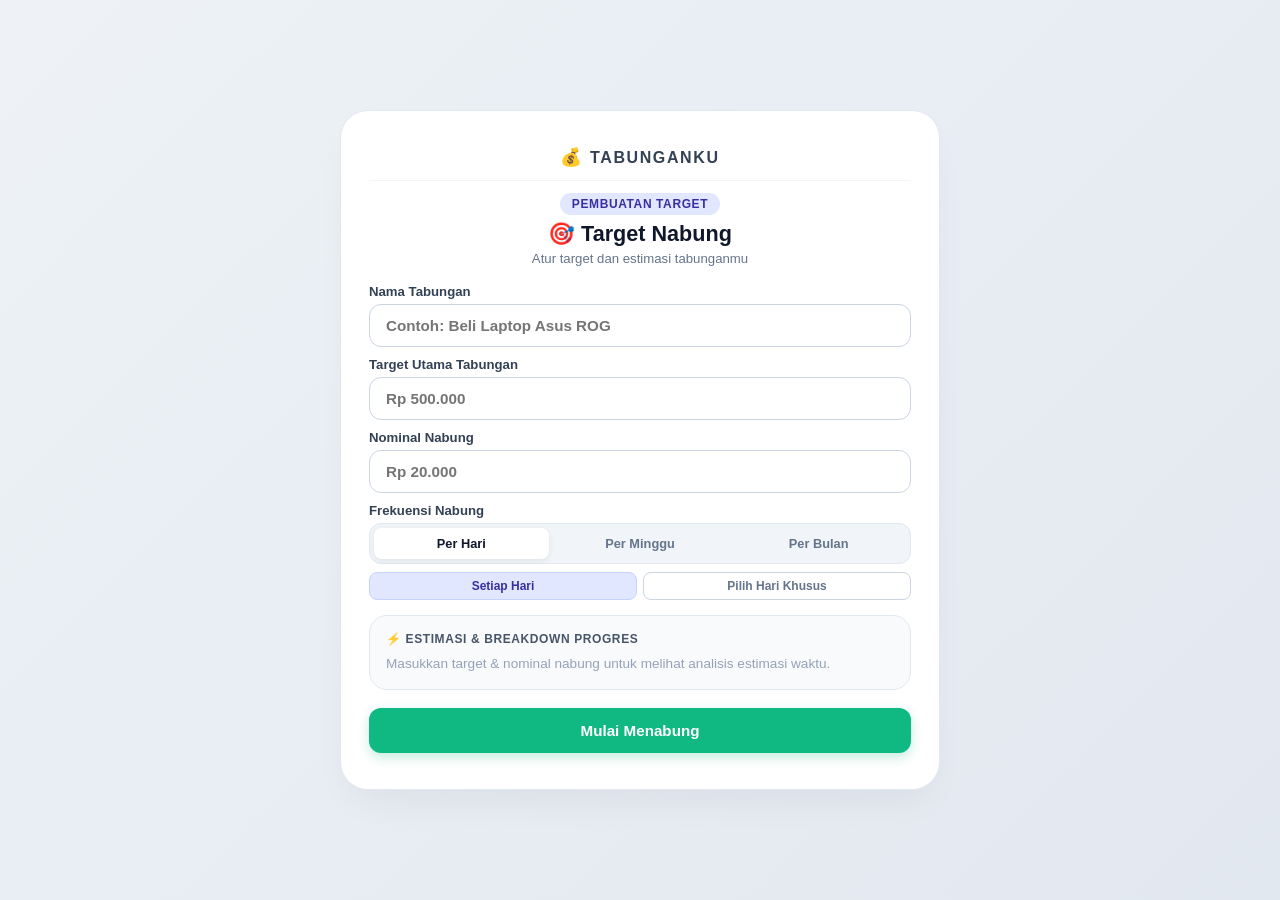
==== commit bce90179: "Add files via upload" ====
--- a/index.html
+++ b/index.html
@@ -9,6 +9,9 @@
 <body>
 
   <div class="card">
+    <div class="brand-logo">
+      <span class="brand-icon">💰</span> TABUNGANKU
+    </div>
     <div class="card-header">
       <span class="level-tag">PEMBUATAN TARGET</span>
       <h2>🎯 Target Nabung</h2>
--- a/style.css
+++ b/style.css
@@ -72,13 +72,22 @@
 
 .card {
   background-color: #ffffff;
-  padding: 2.25rem 2rem;
-  border-radius: 24px;
+  padding: 2.25rem 1.75rem;
+  border-radius: 28px;
   box-shadow: 0 20px 40px -15px rgba(15, 23, 42, 0.07);
   border: 1px solid #e2e8f0;
   width: 100%;
-  max-width: 440px;
-}
+  max-width: 500px; /* Atur lebar card di sini (misal 500px) */
+  height: fit-content;
+}
+
+/* OPSI BIAR LEBAR DI LAPTOP KALO DIBUKA DI LAYAR BESAR */
+@media (min-width: 768px) {
+  .card {
+    max-width: 600px;
+  }
+}
+
 
 .card-header {
   text-align: center;
@@ -476,20 +485,6 @@
 
 body.modal-open {
   overflow: hidden;
-}
-
-.card {
-  background-color: #ffffff;
-  padding: 2.25rem 1.75rem;
-  border-radius: 28px;
-  box-shadow: 0 20px 25px -5px rgba(15, 23, 42, 0.1);
-  border: 1px solid #e2e8f0;
-  width: 100%;
-  max-width: 900px;
-  min-height: 900px;
-  display: flex;
-  flex-direction: column;
-  justify-content: space-between;
 }
 
 .brand-logo {
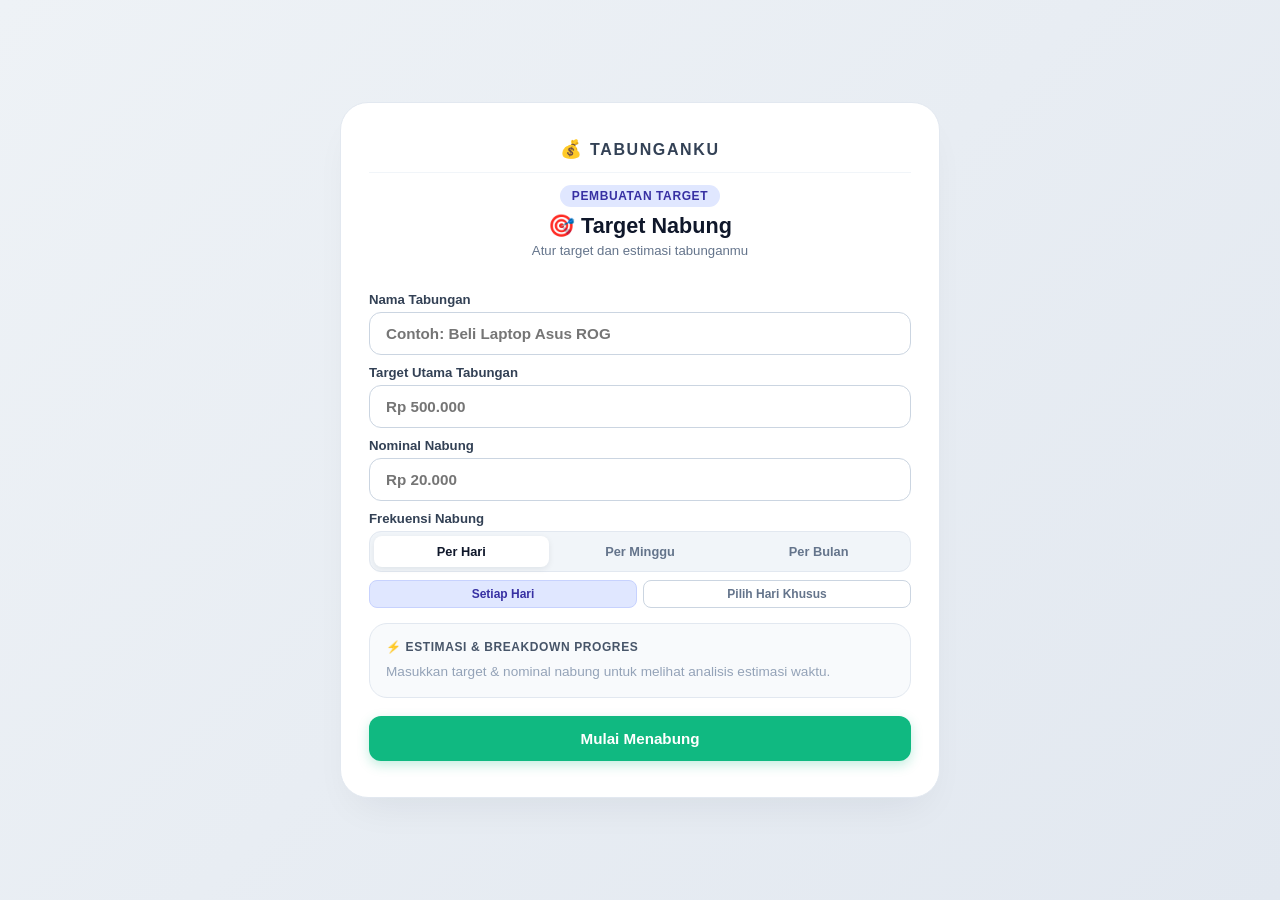
==== commit 7747d14a: "Add files via upload" ====
--- a/index.html
+++ b/index.html
@@ -4,7 +4,9 @@
   <meta charset="UTF-8">
   <meta name="viewport" content="width=device-width, initial-scale=1.0">
   <title>Setup Target Nabung</title>
-  <link rel="stylesheet" href="style.css">
+<script>
+  document.write('<link rel="stylesheet" href="style.css?t=' + new Date().getTime() + '">');
+</script>
 </head>
 <body>
 
--- a/style.css
+++ b/style.css
@@ -77,8 +77,11 @@
   box-shadow: 0 20px 40px -15px rgba(15, 23, 42, 0.07);
   border: 1px solid #e2e8f0;
   width: 100%;
-  max-width: 500px; /* Atur lebar card di sini (misal 500px) */
+  max-width: 500px;
   height: fit-content;
+  display: flex !important;
+  flex-direction: column !important;
+  overflow: hidden;
 }
 
 /* OPSI BIAR LEBAR DI LAPTOP KALO DIBUKA DI LAYAR BESAR */
@@ -827,10 +830,13 @@
   box-shadow: 0 0 0 4px rgba(16, 185, 129, 0.15);
 }
 
-.quick-add-group {
+.quick-add-grid {
   display: grid;
-  grid-template-columns: 1fr 1fr;
+  grid-template-columns: repeat(2, 1fr);
   gap: 8px;
+  margin-top: 4px;
+  margin-bottom: 0.5rem;
+  width: 100%;
 }
 
 .btn-quick {
@@ -850,49 +856,74 @@
 
 .btn-container {
   display: flex;
-  gap: 8px;
-  margin-top: 0.25rem;
-}
-
-button {
-  padding: 11px 14px;
-  border-radius: 12px;
+  gap: 10px;
+  margin-top: 1rem;
+  width: 100%;
+}
+
+.btn-submit,
+.btn-withdraw {
+  flex: 2;
+  padding: 12px 8px;
+  border-radius: 14px;
+  font-size: 0.875rem;
+  font-weight: 800;
+  letter-spacing: 0.02em;
+  cursor: pointer;
   border: none;
-  font-weight: 700;
-  font-size: 0.85rem;
-  cursor: pointer;
-  transition: transform 0.1s;
-}
-
-button:active {
-  transform: scale(0.97);
-}
-
-.btn-submit {
-  flex: 2;
-  background-color: #10b981;
-  color: #ffffff;
-  box-shadow: 0 4px 12px rgba(16, 185, 129, 0.25);
-}
-
-.btn-withdraw {
-  flex: 1.5;
-  background-color: #f59e0b;
-  color: #ffffff;
-  box-shadow: 0 4px 12px rgba(245, 158, 11, 0.2);
+  box-shadow: 0 4px 12px rgba(0, 0, 0, 0.08);
+  transition: all 0.2s cubic-bezier(0.16, 1, 0.3, );
 }
 
 .btn-reset {
   flex: 1;
+  padding: 12px 8px;
+  border-radius: 14px;
+  font-size: 0.85rem;
+  font-weight: 700;
+  cursor: pointer;
   background-color: #fef2f2;
   color: #dc2626;
-  border: 1px solid #fecaca;
+  border: 1.5px solid #fecaca;
+  transition: all 0.2s ease;
+}
+
+.btn-submit {
+  background: #10b981;
+  color: #ffffff;
+}
+
+.btn-withdraw {
+  background: #f59e0b;
+  color: #ffffff;
+}
+
+.btn-submit:hover {
+  background: #059669;
+  transform: translateY(-1px);
+}
+
+.btn-withdraw:hover {
+  background: #d97706;
+  transform: translateY(-1px);
+}
+
+.btn-reset:hover {
+  background: #fee2e2;
+  border-color: #fca5a5;
+}
+
+.btn-submit:active,
+.btn-withdraw:active,
+.btn-reset:active {
+  transform: scale(0.97);
 }
 
 .history-section {
   margin-top: 1.25rem;
   border-top: 1px solid #e2e8f0;
   padding-top: 1rem;
+  width: 100% !important;
 }
 
 .history-title {
@@ -986,23 +1017,40 @@
   position: fixed;
   top: 0;
   left: 0;
-  width: 100vw;
-  height: 100vh;
-  background-color: rgba(15, 23, 42, 0.6);
-  backdrop-filter: blur(6px);
+  width: 100%;
+  height: 100%;
+  background: rgba(15, 23, 42, 0.4);
+  backdrop-filter: blur(4px);
   display: flex;
   justify-content: center;
   align-items: center;
+  z-index: 1000;
+  padding: 1rem;
+  box-sizing: border-box;
   opacity: 0;
-  pointer-events: none;
-  transition: opacity 0.3s ease;
-  z-index: 999;
-  padding: 1rem;
+  visibility: hidden;
+  transition: opacity 0.3s cubic-bezier(0.16, 1, 0.3, 1),     visibility 0.3s cubic-bezier(0.16, 1, 0.3, 1);
+}
+
+.modal-box {
+  background: #ffffff;
+  padding: 1.75rem;
+  border-radius: 24px;
+  max-width: 360px;
+  width: 100%;
+  text-align: center;
+  box-shadow: 0 20px 25px -5px rgba(0, 0, 0, 0.1), 0 8px 10px -6px rgba(0, 0, 0, 0.1);
+  transform: scale(0.9) translateY(10px);
+  transition: transform 0.3s cubic-bezier(0.16, 1, 0.3, 1);
 }
 
 .modal-overlay.active {
   opacity: 1;
-  pointer-events: auto;
+  visibility: visible;
+}
+
+.modal-overlay.active .modal-box {
+  transform: scale(1) translateY(0);
 }
 
 .modal-box {
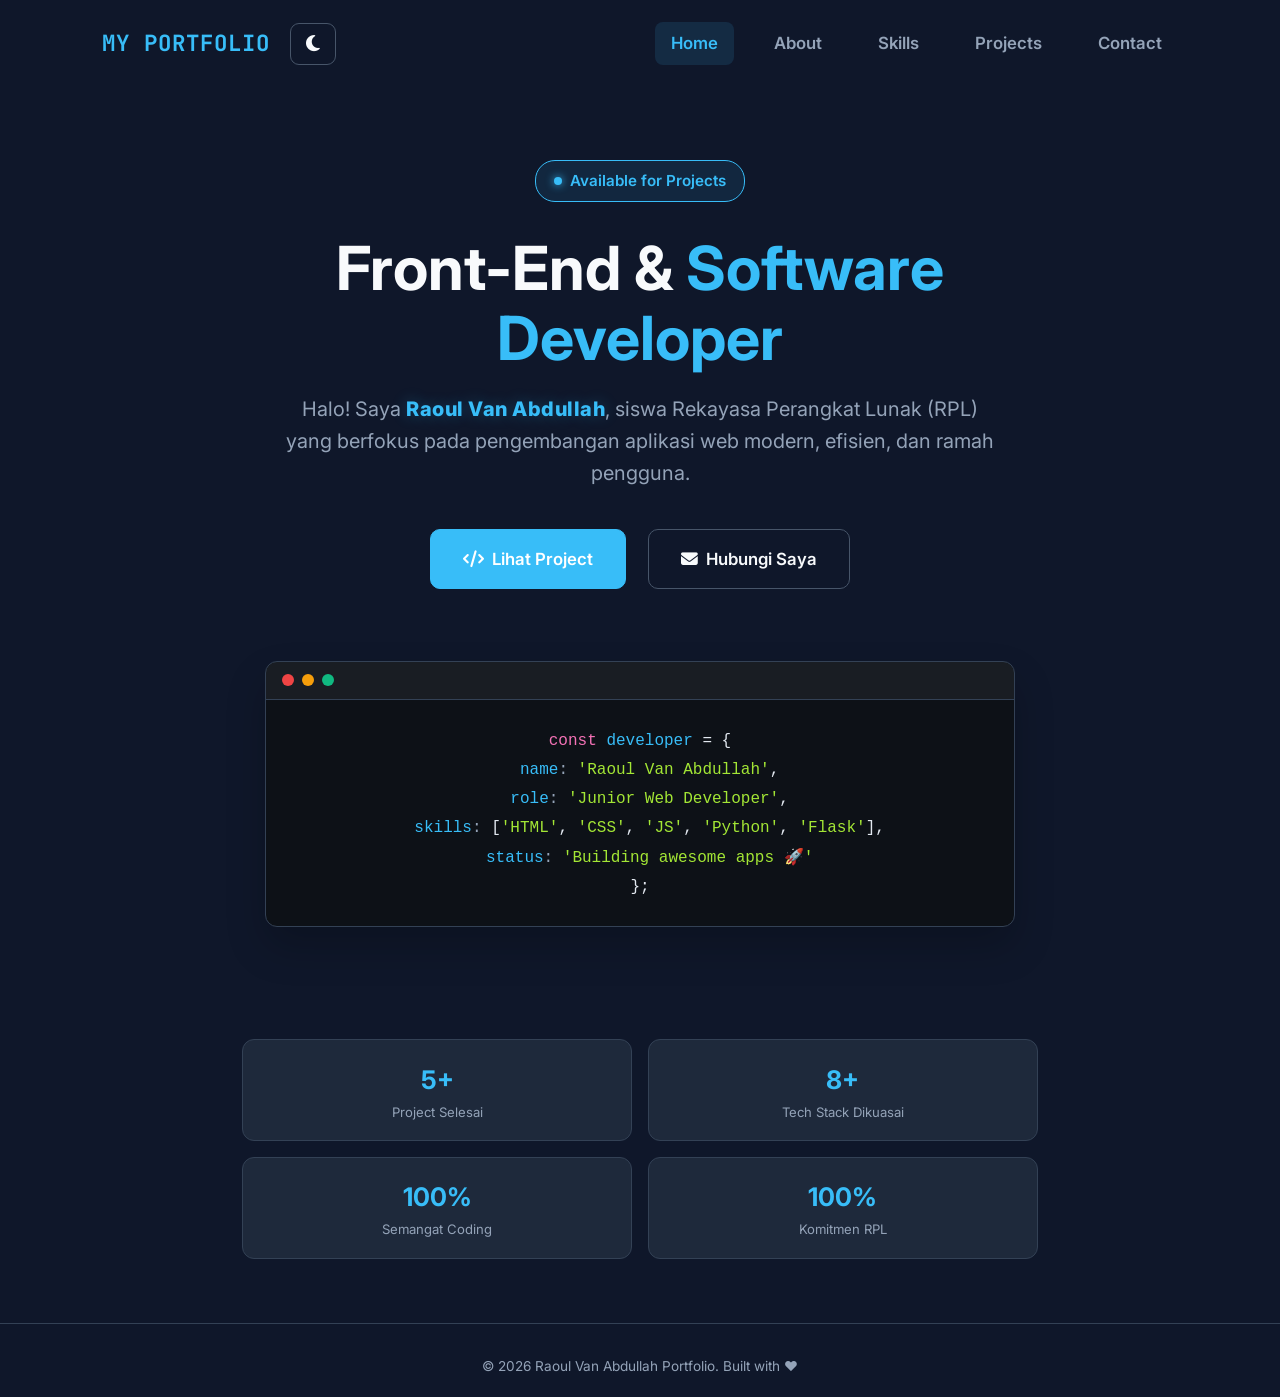
==== commit 19283393: "Add files via upload" ====
--- a/index.html
+++ b/index.html
@@ -3,108 +3,113 @@
 <head>
   <meta charset="UTF-8">
   <meta name="viewport" content="width=device-width, initial-scale=1.0">
-  <title>Setup Target Nabung</title>
-<script>
-  document.write('<link rel="stylesheet" href="style.css?t=' + new Date().getTime() + '">');
-</script>
+  <title>Portofolio Developer</title>
+  
+  <link rel="stylesheet" href="style.css">
+  <link href="https://fonts.googleapis.com/css2?family=Inter:wght@400;500;600;700&family=JetBrains+Mono:wght@400;500&display=swap" rel="stylesheet">
+  <link rel="stylesheet" href="https://cdnjs.cloudflare.com/ajax/libs/font-awesome/6.4.0/css/all.min.css">
+
+  <!-- SCRIPT UPGRADE: MENCEGAH FLASH TEMA & FLICKER DESKTOP -->
+  <script>
+    (function() {
+      // 1. Kunci Tema Langsung Pas Loading
+      if (localStorage.getItem('portfolio-theme') === 'light') {
+        document.documentElement.classList.add('light-theme');
+      }
+      // 2. Kunci Layar Laptop Pas Loading (Biar Gak Flicker UI HP)
+      if (window.innerWidth >= 992) {
+        document.documentElement.classList.add('is-desktop');
+      }
+    })();
+  </script>
 </head>
-<body>
+<body class="preload dark-theme">
 
-  <div class="card">
-    <div class="brand-logo">
-      <span class="brand-icon">💰</span> TABUNGANKU
-    </div>
-    <div class="card-header">
-      <span class="level-tag">PEMBUATAN TARGET</span>
-      <h2>🎯 Target Nabung</h2>
-      <p>Atur target dan estimasi tabunganmu</p>
+  <!-- Navbar Fixed -->
+  <!-- STRUKTUR NAVBAR HTML YANG BENAR -->
+<!-- STRUKTUR NAVBAR UTAMA (STANDAR & AMAN SE-DUNIA) -->
+<nav class="navbar">
+  <div class="logo">MY PORTFOLIO</div>
+
+  <div class="nav-right">
+    <button id="theme-toggle" class="theme-btn" aria-label="Toggle Theme">
+      <i class="fa-solid fa-moon"></i>
+    </button>
+    <button id="menu-toggle" class="menu-btn" aria-label="Toggle Menu">
+      <i class="fa-solid fa-bars"></i>
+    </button>
+  </div>
+
+  <ul id="nav-links" class="nav-links">
+    <li><a href="index.html" class="active">Home</a></li>
+    <li><a href="about.html">About</a></li>
+    <li><a href="skills.html">Skills</a></li>
+    <li><a href="projects.html">Projects</a></li>
+    <li><a href="contact.html">Contact</a></li>
+  </ul>
+</nav>
+
+  <!-- Hero Section -->
+  <section class="hero">
+    <div class="status-badge">
+      <span class="pulse-dot"></span> Available for Projects
     </div>
 
-    <form id="setupForm" onsubmit="handleSetupSubmit(event)" novalidate>
-      <div class="input-group">
-        <div>
-          <label for="goal-name">Nama Tabungan</label>
-          <input type="text" id="goal-name" placeholder="Contoh: Beli Laptop Asus ROG">
-        </div>
+        <h1>Front-End & <span class="highlight">Software Developer</span></h1>
+    <p class="subtitle">Halo! Saya <span class="highlight bold-name">Raoul Van Abdullah</span>, siswa Rekayasa Perangkat Lunak (RPL) yang berfokus pada pengembangan aplikasi web modern, efisien, dan ramah pengguna.</p>
+    
+    <div class="hero-buttons">
+      <a href="projects.html" class="btn primary"><i class="fa-solid fa-code"></i> Lihat Project</a>
+      <a href="contact.html" class="btn secondary"><i class="fa-solid fa-envelope"></i> Hubungi Saya</a>
+    </div>
 
-        <div>
-          <label for="target-amount">Target Utama Tabungan</label>
-          <input type="text" id="target-amount" inputmode="numeric" placeholder="Rp 500.000">
-        </div>
+    <div class="code-window">
+      <div class="window-header">
+        <span class="dot red"></span>
+        <span class="dot yellow"></span>
+        <span class="dot green"></span>
+      </div>
+      <div class="code-body">
+        <code>
+          <span class="keyword">const</span> <span class="property">developer</span> = {<br>
+          &nbsp;&nbsp;<span class="property">name</span><span class="punctuation">:</span> <span class="string">'Raoul Van Abdullah'</span>,<br>
+          &nbsp;&nbsp;<span class="property">role</span><span class="punctuation">:</span> <span class="string">'Junior Web Developer'</span>,<br>
+          &nbsp;&nbsp;<span class="property">skills</span><span class="punctuation">:</span> [<span class="string">'HTML'</span>, <span class="string">'CSS'</span>, <span class="string">'JS'</span>, <span class="string">'Python'</span>, <span class="string">'Flask'</span>],<br>
+          &nbsp;&nbsp;<span class="property">status</span><span class="punctuation">:</span> <span class="string">'Building awesome apps 🚀'</span><br>
+          };
+        </code>
+      </div>
+    </div>
+  </section>
 
-        <div>
-          <label for="period-amount">Nominal Nabung</label>
-          <input type="text" id="period-amount" inputmode="numeric" placeholder="Rp 20.000">
-        </div>
-
-        <div>
-          <label>Frekuensi Nabung</label>
-          <div class="freq-toggle-container">
-            <button type="button" class="freq-btn active" onclick="setMainFreq('hari')">Per Hari</button>
-            <button type="button" class="freq-btn" onclick="setMainFreq('minggu')">Per Minggu</button>
-            <button type="button" class="freq-btn" onclick="setMainFreq('bulan')">Per Bulan</button>
-          </div>
-
-          <!-- OPSI SUB UNTUK "PER HARI" -->
-          <div class="sub-day-mode active" id="sub-day-wrapper">
-            <button type="button" class="sub-btn active" onclick="setDaySubMode('everyday')">Setiap Hari</button>
-            <button type="button" class="sub-btn" onclick="setDaySubMode('custom')">Pilih Hari Khusus</button>
-          </div>
-          
-          <!-- SELEKSI HARI PILLS AESTHETIC -->
-          <div class="day-picker-box" id="day-picker-box">
-            <div class="day-pills-wrap">
-              <label class="pill-item"><input type="checkbox" value="Sen" checked onchange="updateCalculator()"><span class="pill-label">Sen</span></label>
-              <label class="pill-item"><input type="checkbox" value="Sel" checked onchange="updateCalculator()"><span class="pill-label">Sel</span></label>
-              <label class="pill-item"><input type="checkbox" value="Rab" checked onchange="updateCalculator()"><span class="pill-label">Rab</span></label>
-              <label class="pill-item"><input type="checkbox" value="Kam" checked onchange="updateCalculator()"><span class="pill-label">Kam</span></label>
-              <label class="pill-item"><input type="checkbox" value="Jum" checked onchange="updateCalculator()"><span class="pill-label">Jum</span></label>
-              <label class="pill-item"><input type="checkbox" value="Sab" onchange="updateCalculator()"><span class="pill-label">Sab</span></label>
-              <label class="pill-item"><input type="checkbox" value="Min" onchange="updateCalculator()"><span class="pill-label">Min</span></label>
-            </div>
-          </div>
-        </div>
-
-        <div class="calc-box">
-          <div class="calc-header-title">⚡ Estimasi & Breakdown Progres</div>
-          <div id="calc-content-empty" class="calc-empty-text">Masukkan target & nominal nabung untuk melihat analisis estimasi waktu.</div>
-          
-          <div id="calc-content-active" style="display: none;">
-            <div class="time-highlight">
-              <span class="time-num" id="calc-time-num">0</span>
-              <span class="time-unit" id="calc-time-unit">HARI</span>
-              <div class="time-desc" id="calc-time-desc">Estimasi total durasi waktu</div>
-            </div>
-
-            <div class="calc-stats-grid">
-              <div class="stat-card">
-                <div class="stat-label">🎯 Milestone 20%</div>
-                <div class="stat-val" id="calc-l2-time">0 Hari</div>
-              </div>
-              <div class="stat-card">
-                <div class="stat-label">📊 Laju Nabung / Bulan</div>
-                <div class="stat-val" id="calc-monthly-rate">Rp 0</div>
-              </div>
-            </div>
-
-            <div class="calc-badge-quote" id="calc-quote">💡 <i>"Konsistensi kecil membawa dampak besar!"</i></div>
-          </div>
-        </div>
-
-        <button type="submit" class="btn-submit-main">Mulai Menabung</button>
-      </div>
-    </form>
+  <!-- Stats -->
+  <div class="stats-container">
+  <div class="stat-box">
+    <h3>5+</h3>
+    <p>Project Selesai</p>
+  </div>
+  
+  <div class="stat-box">
+    <h3>8+</h3>
+    <p>Tech Stack Dikuasai</p>
+  </div>
+  
+  <div class="stat-box">
+    <h3>100%</h3>
+    <p>Semangat Coding</p>
   </div>
 
-  <div class="modal-overlay" id="app-modal">
-    <div class="modal-box">
-      <div class="modal-icon" id="modal-icon">🏦</div>
-      <h3 class="modal-title" id="modal-title">Lanjutkan Tabungan?</h3>
-      <p style="text-align: center; color: #64748b; font-size: 0.85rem; margin-bottom: 12px;" id="modal-sub-desc">Kamu masih memiliki tabungan aktif yang tersimpan:</p>
-      <div class="saving-summary-box" id="saving-summary"></div>
-      <div class="modal-actions-setup" id="modal-actions-wrap"></div>
-    </div>
+  <!-- CARD KE-4 BIAR PAS 4 BIJI (POLA 2-2 DI HP) -->
+  <div class="stat-box">
+    <h3>100%</h3>
+    <p>Komitmen RPL</p>
   </div>
-<script src="index.js"></script>
+</div>
+
+  <footer class="footer">
+    <p>&copy; 2026 Raoul Van Abdullah Portfolio. Built with ❤️</p>
+  </footer>
+
+  <script src="script.js"></script>
 </body>
 </html>
--- a/style.css
+++ b/style.css
@@ -1,1184 +1,1383 @@
-/* 1. ANTI-SELECT UNTUK SELURUH WEB */
+:root {
+  --bg-color: #0f172a;
+  --bg-color-rgb: 15, 23, 42;
+  --card-bg: #1e293b;
+  --text-main: #f8fafc;
+  --text-muted: #94a3b8;
+  --accent: #38bdf8;
+  --accent-hover: #0284c7;
+  --border-color: #334155;
+  --border-strong: #475569;
+  --code-bg: #0d1117;
+  --font-main: 'Inter', sans-serif;
+  --font-code: 'JetBrains Mono', monospace;
+}
+
+html.is-desktop .menu-btn { 
+  display: none !important; 
+}
+
+html.is-desktop .nav-links { 
+  position: static !important; 
+  display: flex !important; 
+  opacity: 1 !important;
+  visibility: visible !important;
+}
+
+body.light-theme {
+  --bg-color: #f1f5f9;
+  --bg-color-rgb: 241, 245, 249;
+  --card-bg: #ffffff;
+  --text-main: #0f172a;
+  --text-muted: #475569;
+  --accent: #0284c7;
+  --accent-hover: #0369a1;
+  --border-color: #cbd5e1;
+  --border-strong: #94a3b8;
+  --code-bg: #1e293b;
+}
+
 * {
+  margin: 0;
+  padding: 0;
   box-sizing: border-box;
-  font-family: 'Plus Jakarta Sans', 'Segoe UI', Tahoma, Geneva, Verdana, sans-serif;
-  
-  /* Mencegah teks di-blok / di-select */
-  -webkit-user-select: none;
-  -moz-user-select: none;
-  -ms-user-select: none;
-  user-select: none;
-}
-
-/* 2. TETAP IZINKAN INPUT & TEXTAREA BISA DIKETIK / DI-SELECT */
-input,
-textarea,
-select {
-  -webkit-user-select: text !important;
-  -moz-user-select: text !important;
-  -ms-user-select: text !important;
-  user-select: text !important;
-}
-
-/* HISTORI LIST AGAR BISA DI-SCROLL DENGAN LIMIT PERTAMA */
-.history-list {
-  list-style: none;
-  padding: 0;
-  margin: 0.5rem 0 0 0;
-  
-  /* LIMIT HISTORY LIST: */
-  max-height: 110px;
-  
-  overflow-y: auto;
+}
+
+.preload * {
+  transition: none !important;
+}
+
+/* ==========================================================================
+   SMOOTH PAGE TRANSITION (ANTIPATAH & TETAP ADA MOTION)
+   ========================================================================== */
+
+@keyframes smoothPageIn {
+  0% {
+    opacity: 0;
+    transform: translateY(10px); /* Efek meluncur halus dari bawah */
+  }
+  100% {
+    opacity: 1;
+    transform: translateY(0);
+  }
+}
+
+/* ==========================================================================
+   LAYOUT AUTO-FIT 100VH & BASE STYLES
+   ========================================================================== */
+html {
+  height: 100%;
+  max-width: 100vw;
+  overflow-x: hidden;
+}
+
+body {
+  background-color: var(--bg-color);
+  color: var(--text-main);
+  font-family: var(--font-main);
+  min-height: 100vh;
+  min-height: 100dvh;
   display: flex;
   flex-direction: column;
-  gap: 8px;
-  
-  /* Smooth scroll untuk HP */
-  -webkit-overflow-scrolling: touch; 
-}
-
-/* Custom Scrollbar Mini Rapi di HP */
-.history-list::-webkit-scrollbar {
-  width: 4px;
-}
-
-.history-list::-webkit-scrollbar-track {
-  background: transparent;
-}
-
-.history-list::-webkit-scrollbar-thumb {
-  background: #cbd5e1;
-  border-radius: 10px;
-}
-
-* {
-  box-sizing: border-box;
-  font-family: 'Plus Jakarta Sans', 'Segoe UI', Tahoma, Geneva, Verdana, sans-serif;
-}
-
-body {
-  background: linear-gradient(135deg, #eef2f6 0%, #e2e8f0 100%);
-  color: #0f172a;
-  display: flex;
-  justify-content: center;
-  align-items: center;
-  min-height: 100vh;
-  margin: 0;
-  padding: 1.5rem 1rem;
+  line-height: 1.6;
+  max-width: 100vw;
   overflow-x: hidden;
+  transition: background-color 0.25s ease, color 0.25s ease;
+}
+
+@keyframes fadeInPage {
+  from { opacity: 0; transform: translateY(4px); }
+  to { opacity: 1; transform: translateY(0); }
+}
+
+.container {
+  padding: 6.5rem 8% 3rem 8%;
+  max-width: 1000px;
+  margin: 0 auto;
   width: 100%;
-}
-
-.card {
-  background-color: #ffffff;
-  padding: 2.25rem 1.75rem;
-  border-radius: 28px;
-  box-shadow: 0 20px 40px -15px rgba(15, 23, 42, 0.07);
-  border: 1px solid #e2e8f0;
-  width: 100%;
-  max-width: 500px;
-  height: fit-content;
-  display: flex !important;
-  flex-direction: column !important;
-  overflow: hidden;
-}
-
-/* OPSI BIAR LEBAR DI LAPTOP KALO DIBUKA DI LAYAR BESAR */
-@media (min-width: 768px) {
-  .card {
-    max-width: 600px;
-  }
-}
-
-
-.card-header {
-  text-align: center;
-  margin-bottom: 1.25rem;
-}
-
-.level-tag {
-  display: inline-block;
-  background-color: #e0e7ff;
-  color: #3730a3;
-  font-size: 0.75rem;
-  font-weight: 800;
-  padding: 4px 12px;
-  border-radius: 20px;
-  text-transform: uppercase;
-  letter-spacing: 0.05em;
-  margin-bottom: 6px;
-}
-
-.card-header h2 {
-  margin: 0;
-  color: #0f172a;
-  font-size: 1.5rem;
-  font-weight: 800;
-}
-
-.card-header p {
-  margin: 6px 0 0 0;
-  color: #64748b;
-  font-size: 0.875rem;
-}
-
-.input-group {
+  flex: 1 0 auto;
+  animation: fadeInPage 0.4s ease-in-out forwards;
+  z-index: 1;
+  will-change: opacity, transform;
+  animation: smoothPageIn 0.35s cubic-bezier(0.16, 1, 0.3, 1) forwards;
+}
+
+.hero {
   display: flex;
   flex-direction: column;
-  gap: 0.8rem;
-}
-
-label {
-  font-weight: 600;
-  font-size: 0.875rem;
-  color: #334155;
-}
-
-input[type="text"] {
-  padding: 12px 16px;
-  border-radius: 12px;
-  border: 1.5px solid #cbd5e1;
-  background-color: #ffffff;
-  color: #0f172a;
-  font-size: 0.95rem;
-  font-weight: 600;
-  outline: none;
+  justify-content: center;
+  padding: 6.5rem 8% 3rem 8%;
+  flex: 1 0 auto;
   width: 100%;
-  margin-top: 4px;
-  transition: border-color 0.2s, box-shadow 0.2s;
-}
-
-input[type="text"]:focus {
-  border-color: #10b981;
-  box-shadow: 0 0 0 4px rgba(16, 185, 129, 0.15);
-}
-
-/* TOGGLE MAIN FREKUENSI */
-.freq-toggle-container {
-  display: flex;
-  background-color: #f1f5f9;
-  border: 1px solid #e2e8f0;
-  border-radius: 12px;
-  padding: 4px;
-  gap: 4px;
-  margin-top: 4px;
-}
-
-.freq-btn {
-  flex: 1;
-  padding: 8px 4px;
-  border: none;
-  background: transparent;
-  color: #64748b;
-  font-size: 0.8rem;
-  font-weight: 700;
-  border-radius: 8px;
-  cursor: pointer;
-  transition: all 0.2s ease;
-}
-
-.freq-btn.active {
-  background-color: #ffffff;
-  color: #0f172a;
-  box-shadow: 0 2px 6px rgba(15, 23, 42, 0.08);
-}
-
-/* SUB MODE UNTUK PER HARI */
-.sub-day-mode {
-  display: none;
-  margin-top: 8px;
-  gap: 6px;
-}
-
-.sub-day-mode.active {
-  display: flex;
-}
-
-.sub-btn {
-  flex: 1;
-  padding: 6px;
-  border: 1px solid #cbd5e1;
-  background: #ffffff;
-  color: #64748b;
-  font-size: 0.75rem;
-  font-weight: 700;
-  border-radius: 8px;
-  cursor: pointer;
-  transition: all 0.2s;
-}
-
-.sub-btn.active {
-  background: #e0e7ff;
-  color: #3730a3;
-  border-color: #c7d2fe;
-}
-
-/* SELEKSI HARI PILLS AESTHETIC */
-.day-picker-box {
-  display: none;
-  margin-top: 8px;
-  animation: fadeUp 0.25s ease forwards;
-}
-
-.day-picker-box.active {
-  display: block;
-}
-
-.day-pills-wrap {
-  display: flex;
-  justify-content: space-between;
-  gap: 4px;
-  margin-top: 6px;
-}
-
-.pill-item {
-  position: relative;
-  flex: 1;
-}
-
-.pill-item input {
-  position: absolute;
-  opacity: 0;
-  cursor: pointer;
-  height: 0;
-  width: 0;
-}
-
-.pill-label {
-  display: flex;
-  align-items: center;
-  justify-content: center;
-  height: 36px;
-  border-radius: 10px;
-  background: #f8fafc;
-  border: 1.5px solid #e2e8f0;
-  font-size: 0.725rem;
-  font-weight: 800;
-  color: #64748b;
-  cursor: pointer;
-  user-select: none;
-  transition: all 0.2s cubic-bezier(0.16, 1, 0.3, 1);
-}
-
-.pill-item input:checked + .pill-label {
-  background: #10b981;
-  color: #ffffff;
-  border-color: #10b981;
-  box-shadow: 0 3px 8px rgba(16, 185, 129, 0.25);
-  transform: translateY(-1px);
-}
-
-.calc-box {
-  background: #f8fafc;
-  border: 1.5px solid #e2e8f0;
-  border-radius: 18px;
-  padding: 16px;
-  margin-top: 0.4rem;
-}
-
-.calc-header-title {
-  font-size: 0.75rem;
-  font-weight: 800;
-  color: #475569;
-  text-transform: uppercase;
-  letter-spacing: 0.05em;
-  margin-bottom: 8px;
-}
-
-.calc-empty-text {
-  font-size: 0.85rem;
-  color: #94a3b8;
-  line-height: 1.4;
-}
-
-.time-highlight {
-  background: linear-gradient(135deg, #ecfdf5 0%, #d1fae5 100%);
-  border: 1px solid #a7f3d0;
-  border-radius: 14px;
-  padding: 12px;
-  text-align: center;
-  margin-bottom: 10px;
-}
-
-.time-num {
-  font-size: 2rem;
-  font-weight: 800;
-  color: #047857;
-  line-height: 1;
-}
-
-.time-unit {
-  font-size: 1.1rem;
-  font-weight: 800;
-  color: #065f46;
-  margin-left: 2px;
-}
-
-.time-desc {
-  font-size: 0.75rem;
-  color: #047857;
-  font-weight: 600;
-  margin-top: 4px;
-}
-
-.calc-stats-grid {
-  display: grid;
-  grid-template-columns: 1fr 1fr;
-  gap: 8px;
-  margin-bottom: 10px;
-}
-
-.stat-card {
-  background: #ffffff;
-  border: 1px solid #e2e8f0;
-  border-radius: 12px;
-  padding: 10px;
-}
-
-.stat-label {
-  font-size: 0.675rem;
-  font-weight: 700;
-  color: #64748b;
-  margin-bottom: 2px;
-}
-
-.stat-val {
-  font-size: 0.875rem;
-  font-weight: 800;
-  color: #0f172a;
-}
-
-.calc-badge-quote {
-  font-size: 0.775rem;
-  color: #334155;
-  background-color: #f1f5f9;
-  padding: 8px 12px;
-  border-radius: 10px;
-  line-height: 1.3;
-}
-
-@keyframes fadeUp {
-  from {
-    opacity: 0;
-    transform: translateY(12px);
-  }
-  to {
-    opacity: 1;
-    transform: translateY(0);
-  }
-}
-
-button.btn-submit-main {
-  padding: 14px 16px;
-  border-radius: 12px;
-  border: none;
-  font-weight: 700;
-  font-size: 0.95rem;
-  cursor: pointer;
-  background-color: #10b981;
-  color: #ffffff;
-  box-shadow: 0 4px 12px rgba(16, 185, 129, 0.25);
-  margin-top: 10px;
+  max-width: 1000px;
+  margin: 0 auto;
+  animation: fadeInPage 0.4s ease-in-out forwards;
+  z-index: 1;
+  will-change: opacity, transform;
+  animation: smoothPageIn 0.35s cubic-bezier(0.16, 1, 0.3, 1) forwards;
+}
+
+/* ==========================================================================
+   NAVBAR PROGRESSIVE BLUR (MOBILE & BASE)
+   ========================================================================== */
+.navbar {
+  position: fixed !important;
+  top: 0; left: 0; right: 0;
   width: 100%;
-  transition: transform 0.2s;
-}
-
-button.btn-submit-main:active {
-  transform: translateY(1px) scale(0.97);
-}
-
-.modal-overlay {
-  position: fixed;
-  top: 0;
-  left: 0;
-  width: 100vw;
-  height: 100vh;
-  background-color: rgba(15, 23, 42, 0.6);
-  backdrop-filter: blur(6px);
-  display: flex;
-  justify-content: center;
-  align-items: center;
-  opacity: 0;
-  pointer-events: none;
-  transition: opacity 0.3s ease;
-  z-index: 999;
-  padding: 1rem;
-}
-
-.modal-overlay.active {
-  opacity: 1;
-  pointer-events: auto;
-}
-
-.modal-box {
-  background: #ffffff;
-  padding: 2rem;
-  border-radius: 24px;
-  max-width: 400px;
-  width: 100%;
-  text-align: center;
-}
-
-.modal-icon {
-  font-size: 2.5rem;
-  margin-bottom: 0.5rem;
-}
-
-.modal-title {
-  font-size: 1.25rem;
-  font-weight: 800;
-  margin-bottom: 0.5rem;
-}
-
-.saving-summary-box {
-  background-color: #f8fafc;
-  border: 1px solid #e2e8f0;
-  border-radius: 14px;
-  padding: 12px 16px;
-  margin-bottom: 1.25rem;
-  text-align: left;
-  font-size: 0.85rem;
-  line-height: 1.7;
-}
-
-.saving-summary-box div span {
-  font-weight: 700;
-  color: #0f172a;
-}
-
-.modal-actions {
-  display: flex;
-  flex-direction: column;
-  gap: 8px;
-}
-
-.btn-modal-continue {
-  background-color: #10b981;
-  color: #ffffff;
-  border: none;
-  padding: 12px;
-  border-radius: 12px;
-  font-weight: 700;
-  cursor: pointer;
-}
-
-.btn-modal-reset {
-  background-color: #f1f5f9;
-  color: #64748b;
-  border: none;
-  padding: 12px;
-  border-radius: 12px;
-  font-weight: 700;
-  cursor: pointer;
-}
-
-body {
-  background: linear-gradient(135deg, #eef2f6 0%, #e2e8f0 100%);
-  color: #0f172a;
-  display: flex;
-  justify-content: center;
-  align-items: center;
-  min-height: 100vh;
-  margin: 0;
-  padding: 1rem;
-  overflow-x: hidden;
-  width: 100%;
-}
-
-body.modal-open {
-  overflow: hidden;
-}
-
-.brand-logo {
-  text-align: center;
-  font-size: 1rem;
-  font-weight: 800;
-  letter-spacing: 0.1em;
-  color: #334155;
-  margin-bottom: 0.75rem;
-  display: flex;
-  align-items: center;
-  justify-content: center;
-  gap: 6px;
-  padding-bottom: 0.75rem;
-  border-bottom: 1px solid #f1f5f9;
-}
-
-.brand-icon {
-  font-size: 1.1rem;
-}
-
-.card-header {
-  text-align: center;
-  margin-bottom: 1rem;
-}
-
-.level-badge-tag {
-  display: inline-block;
-  background-color: #e0e7ff;
-  color: #3730a3;
-  font-size: 0.7rem;
-  font-weight: 800;
-  padding: 4px 10px;
-  border-radius: 20px;
-  text-transform: uppercase;
-  letter-spacing: 0.05em;
-  margin-bottom: 4px;
-}
-
-.card-header h2 {
-  margin: 0;
-  color: #0f172a;
-  font-size: 1.35rem;
-  font-weight: 800;
-  word-break: break-word;
-}
-
-.card-header p {
-  margin: 4px 0 0 0;
-  color: #64748b;
-  font-size: 0.825rem;
-}
-
-.info-container {
-  margin: 1rem 0 0.5rem 0;
   display: flex;
   justify-content: space-between;
   align-items: center;
+  padding: 1rem 8%;
+  background: transparent !important;
+  border-bottom: none !important;
+  z-index: 99999 !important;
+  transition: padding 0.3s ease, background-color 0.25s ease !important;
+  z-index: 100;
+}
+
+.navbar::before {
+  content: '';
+  position: absolute;
+  top: 0; left: 0; right: 0; bottom: 0;
+  z-index: -1;
+  pointer-events: none;
+  opacity: 0;
+  transition: opacity 0.2s ease;
+
+  background: linear-gradient(
+    to bottom,
+    rgba(15, 23, 42, 0.95) 0%,
+    rgba(15, 23, 42, 0.6) 55%,
+    rgba(15, 23, 42, 0) 100%
+  );
+
+  backdrop-filter: blur(16px);
+  -webkit-backdrop-filter: blur(16px);
+  -webkit-mask-image: linear-gradient(to bottom, black 0%, black 60%, transparent 100%);
+  mask-image: linear-gradient(to bottom, black 0%, black 60%, transparent 100%);
+}
+
+.navbar.scrolled {
+  padding: 0.75rem 8%;
+}
+
+.navbar.scrolled::before {
+  opacity: 1;
+}
+
+body.light-theme .navbar::before {
+  background: linear-gradient(
+    to bottom,
+    rgba(241, 245, 249, 0.95) 0%,
+    rgba(241, 245, 249, 0.6) 55%,
+    rgba(241, 245, 249, 0) 100%
+  );
+  backdrop-filter: blur(14px);
+  -webkit-backdrop-filter: blur(14px);
+}
+
+.logo {
+  font-family: var(--font-code);
   font-weight: 700;
-  color: #334155;
-}
-
-.percent-badge {
-  background-color: #d1fae5;
-  color: #047857;
-  padding: 3px 10px;
-  border-radius: 12px;
-  font-size: 0.825rem;
-  font-weight: 800;
-}
-
-.target-badge {
-  color: #64748b;
-  font-size: 0.825rem;
-}
-
-.progress-bar-bg {
-  background-color: #f1f5f9;
-  border-radius: 16px;
-  height: 20px;
-  width: 100%;
-  overflow: hidden;
-  border: 1px solid #e2e8f0;
-}
-
-.progress-bar-fill {
-  background: linear-gradient(90deg, #10b981, #059669);
-  height: 100%;
-  width: 0%;
-  transition: width 0.8s cubic-bezier(0.34, 1.56, 0.64, 1);
-  border-radius: 16px;
-}
-
-.details {
-  margin-top: 1rem;
-  display: grid;
-  grid-template-columns: 1fr 1fr;
-  gap: 8px;
-}
-
-.detail-card-item {
-  background-color: #f1f5f9; /* Latar sedikit lebih gelap/jelas dari card utama */
-  border: 1px solid #cbd5e1; /* Border lebih tegas */
-  padding: 12px 14px;
-  border-radius: 16px;
-  box-shadow: inset 0 1px 2px rgba(0, 0, 0, 0.03); /* Efek sedikit mendalam */
-}
-
-.detail-card-label {
-  font-size: 0.725rem;
-  font-weight: 700;
-  color: #475569; /* Teks label lebih kontras */
-  margin-bottom: 4px;
-  text-transform: uppercase;
-  letter-spacing: 0.03em;
-}
-
-.detail-card-val {
-  font-size: 1rem;
-  font-weight: 800;
-  color: #0f172a;
-}
-
-.btn-toggle-est {
-  width: 100%;
-  margin-top: 8px;
-  background-color: #f1f5f9;
-  color: #334155;
-  border: 1px solid #cbd5e1;
-  padding: 9px 12px;
-  border-radius: 14px;
-  font-size: 0.8rem;
-  font-weight: 700;
-  cursor: pointer;
+  font-size: 1.1rem;
+  color: var(--accent);
+  letter-spacing: 1px;
+}
+
+.nav-right {
   display: flex;
   align-items: center;
+  gap: 0.8rem;
+  position: relative;
+  z-index: 999;
+}
+
+.theme-btn, 
+.menu-btn {
+  background: transparent;
+  border: 1.5px solid #475569 !important;
+  color: var(--text-main);
+  padding: 0.5rem 0.8rem;
+  border-radius: 8px;
+  cursor: pointer !important;
+  font-size: 1.1rem;
+  transition: border-color 0.25s ease, color 0.25s ease, background-color 0.25s ease, transform 0.15s ease;
+  user-select: none;
+  -webkit-tap-highlight-color: transparent !important;
+  outline: none !important;
+}
+
+.theme-btn i, .menu-btn i {
+  pointer-events: none;
+  color: var(--text-main);
+  transition: color 0.25s ease, transform 0.25s ease;
+}
+
+.theme-btn:hover, .menu-btn:hover,
+.theme-btn:active, .menu-btn:active {
+  border-color: var(--accent) !important;
+  color: var(--accent) !important;
+  background: rgba(56, 189, 248, 0.08);
+}
+
+.nav-links {
+  display: flex;
+  position: absolute;
+  top: 100%;
+  left: 0;
+  width: 100%;
+  list-style: none;
+  flex-direction: column;
+  padding: 0 8%;
+  max-height: 0;
+  overflow: hidden;
+  opacity: 0;
+  visibility: hidden;
+  transition: max-height 0.35s cubic-bezier(0.4, 0, 0.2, 1), 
+              opacity 0.25s ease, 
+              padding 0.3s ease, 
+              visibility 0.3s ease;
+  
+  background: #0f172a !important; 
+  backdrop-filter: blur(16px) saturate(180%) !important;
+  -webkit-backdrop-filter: blur(16px) saturate(200%) !important;
+  border-bottom: 1.5px solid rgba(51, 65, 85, 0.4);
+  box-shadow: 0 16px 32px rgba(0, 0, 0, 0.3);
+  z-index: 99 !important;
+}
+
+.nav-links.show {
+  max-height: 320px;
+  opacity: 1;
+  visibility: visible;
+  padding: 1.2rem 8%;
+}
+
+body.light-theme .nav-links {
+  background: #f1f5f9 !important;
+  backdrop-filter: blur(14px) saturate(160%) !important;
+  -webkit-backdrop-filter: blur(14px) saturate(200%) !important;
+  border-bottom: 1.5px solid rgba(203, 213, 225, 0.6);
+  box-shadow: 0 16px 32px rgba(15, 23, 42, 0.08);
+}
+
+.nav-links li {
+  margin: 0.6rem 0;
+  transform: translateY(-8px);
+  opacity: 0;
+  transition: transform 0.3s ease, opacity 0.3s ease;
+}
+
+.nav-links.show li {
+  transform: translateY(0);
+  opacity: 1;
+}
+
+.nav-links a {
+  text-decoration: none;
+  color: var(--text-muted);
+  font-weight: 500;
+  padding: 0.4rem 0;
+  display: block;
+  transition: color 0.25s ease, padding-left 0.25s ease;
+}
+
+.nav-links a:hover, .nav-links a.active {
+  color: var(--accent);
+  padding-left: 6px;
+}
+
+/* ==========================================================================
+   FIX TOTAL: INSTANT SOLID NAVBAR (ZERO DELAY FADE)
+   ========================================================================== */
+
+/* Navbar langsung solid seketika class menu-open aktif */
+.navbar.menu-open {
+  background-color: #0f172a !important; 
+  transition: none !important; 
+}
+
+body.light-theme .navbar.menu-open {
+  background-color: #f1f5f9 !important; 
+  transition: none !important; 
+}
+
+/* Sembunyikan efek blur ::before instan tanpa delay */
+.navbar.menu-open::before {
+  opacity: 0 !important;
+  transition: none !important; 
+  display: none !important; 
+}
+
+/* ==========================================================================
+   COMPONENTS (HERO, CODE WINDOW, STATS GRID)
+   ========================================================================== */
+.status-badge {
+  display: inline-flex;
+  align-items: center;
+  gap: 0.5rem;
+  padding: 0.4rem 0.8rem;
+  background: rgba(56, 189, 248, 0.1);
+  border: 1.5px solid var(--accent);
+  color: var(--accent);
+  border-radius: 20px;
+  font-size: 0.85rem;
+  font-weight: 600;
+  margin-bottom: 1.5rem;
+  width: fit-content;
+}
+
+.pulse-dot {
+  width: 8px;
+  height: 8px;
+  background-color: var(--accent);
+  border-radius: 50%;
+  box-shadow: 0 0 8px var(--accent);
+}
+
+.hero h1 {
+  font-size: clamp(2rem, 5vw, 3.5rem);
+  line-height: 1.2;
+  margin-bottom: 1rem;
+  font-weight: 700;
+}
+
+.highlight { color: var(--accent); }
+
+/* Styling Khusus Nama Biar Bold & Berkelas */
+.bold-name {
+  font-weight: 800 !important;
+  letter-spacing: 0.5px;
+  /* Efek Glow Tipis Pas Mode Gelap */
+  text-shadow: 0 0 15px rgba(56, 189, 248, 0.3);
+}
+
+body.light-theme .bold-name {
+  text-shadow: none;
+}
+
+.subtitle {
+  color: var(--text-muted);
+  font-size: 1.05rem;
+  max-width: 600px;
+  margin-bottom: 2rem;
+}
+
+.hero-buttons {
+  display: flex;
+  gap: 1rem;
+  margin-bottom: 2.5rem;
+  flex-wrap: wrap;
+}
+
+.btn {
+  display: inline-flex;
+  align-items: center;
   justify-content: center;
-  gap: 6px;
+  gap: 0.5rem;
+  padding: 0.8rem 1.5rem;
+  border-radius: 8px;
+  font-weight: 600;
+  text-decoration: none;
+  cursor: pointer;
+  transition: all 0.2s ease;
+  border: 1.5px solid transparent;
+  font-size: 0.95rem;
+}
+
+.btn.primary {
+  background-color: var(--accent) !important;
+  color: #ffffff !important;
+  border: 1.5px solid var(--accent) !important;
+}
+
+.btn.primary:hover {
+  background-color: var(--accent-hover) !important;
+  border-color: var(--accent-hover) !important;
+  color: #ffffff !important;
+}
+
+.btn.secondary {
+  background-color: transparent;
+  border: 1.5px solid var(--border-strong);
+  color: var(--text-main);
+}
+
+body.light-theme .btn.secondary {
+  border-color: #cbd5e1;
+  background: #ffffff;
+}
+
+.btn.secondary:hover {
+  border-color: var(--accent) !important;
+  color: var(--accent) !important;
+}
+
+.btn-full { width: 100%; }
+
+.section-title {
+  font-size: 1.8rem;
+  margin-bottom: 2rem;
+  border-left: 4px solid var(--accent);
+  padding-left: 0.8rem;
+  font-weight: 700;
+}
+
+.code-window {
+  background-color: var(--code-bg);
+  border: 1.5px solid var(--border-color);
+  border-radius: 12px;
+  overflow: hidden;
+  max-width: 650px;
+  box-shadow: 0 20px 40px rgba(0,0,0,0.2);
+  margin-top: 1rem;
+}
+
+.window-header {
+  background-color: rgba(255, 255, 255, 0.05);
+  padding: 0.8rem 1rem;
+  display: flex;
+  gap: 0.5rem;
+  border-bottom: 1.5px solid var(--border-color);
+}
+
+.dot { width: 12px; height: 12px; border-radius: 50%; }
+.dot.red { background-color: #ef4444; }
+.dot.yellow { background-color: #f59e0b; }
+.dot.green { background-color: #10b981; }
+
+.code-body {
+  padding: 1.2rem;
+  font-family: var(--font-code);
+  font-size: 0.88rem;
+  color: #e2e8f0;
+  line-height: 1.7;
+}
+
+.keyword { color: #f472b6; }
+.property { color: #38bdf8; }
+.string { color: #a3e635; }
+.punctuation { color: #94a3b8; }
+
+/* STATS CONTAINER */
+.stats-container {
+  display: grid;
+  grid-template-columns: repeat(2, 1fr);
+  gap: 1rem;
+  padding: 2rem 8%;
+  max-width: 1000px;
+  margin: 0 auto 2rem auto;
+  width: 100%;
+  box-sizing: border-box;
+}
+
+.stat-box {
+  background: var(--card-bg);
+  border: 1.5px solid var(--border-color);
+  padding: 1.2rem 0.8rem;
+  border-radius: 12px;
+  text-align: center;
+  word-wrap: break-word;
+  overflow: hidden;
+}
+
+body.light-theme .stat-box {
+  border-color: #cbd5e1;
+  box-shadow: 0 4px 12px rgba(15, 23, 42, 0.04);
+}
+
+.stat-box h3 { font-size: 1.6rem; color: var(--accent); font-weight: 700; margin-bottom: 0.2rem; }
+.stat-box p { color: var(--text-muted); font-size: 0.82rem; line-height: 1.3; }
+
+/* ==========================================================================
+   ABOUT, TIMELINE, SKILLS, & PROJECTS
+   ========================================================================== */
+.about-bio-card {
+  background: var(--card-bg);
+  border: 1.5px solid var(--border-color);
+  padding: 1.8rem;
+  border-radius: 14px;
+  margin-bottom: 2.5rem;
+}
+
+body.light-theme .about-bio-card {
+  border-color: #cbd5e1;
+  box-shadow: 0 4px 12px rgba(15, 23, 42, 0.04);
+}
+
+.about-bio-card p {
+  color: var(--text-main);
+  margin-bottom: 1rem;
+  font-size: 1rem;
+}
+
+.about-highlights {
+  display: flex;
+  flex-wrap: wrap;
+  gap: 0.8rem;
+  margin-top: 1.2rem;
+}
+
+.highlight-tag {
+  background: rgba(56, 189, 248, 0.1);
+  border: 1.5px solid var(--accent);
+  color: var(--accent);
+  padding: 0.35rem 0.8rem;
+  border-radius: 6px;
+  font-size: 0.85rem;
+  font-weight: 600;
+}
+
+.timeline {
+  position: relative;
+  padding-left: 1.8rem;
+  margin-top: 1.5rem;
+}
+
+.timeline::before {
+  content: '';
+  position: absolute;
+  left: 6px;
+  top: 5px;
+  bottom: 5px;
+  width: 2px;
+  background: var(--border-color);
+}
+
+.timeline-item {
+  position: relative;
+  margin-bottom: 2rem;
+}
+
+.timeline-item::before {
+  content: '';
+  position: absolute;
+  left: -1.8rem;
+  top: 6px;
+  width: 12px;
+  height: 12px;
+  border-radius: 50%;
+  background: var(--accent);
+  box-shadow: 0 0 8px var(--accent);
+}
+
+.timeline-date {
+  font-size: 0.8rem;
+  font-family: var(--font-code);
+  color: var(--accent);
+  margin-bottom: 0.3rem;
+  text-transform: uppercase;
+  font-weight: 600;
+}
+
+.timeline-card {
+  background: var(--card-bg);
+  border: 1.5px solid var(--border-color);
+  padding: 1.2rem 1.5rem;
+  border-radius: 12px;
+}
+
+body.light-theme .timeline-card {
+  border-color: #cbd5e1;
+  box-shadow: 0 4px 12px rgba(15, 23, 42, 0.04);
+}
+
+.timeline-card h4 {
+  font-size: 1.1rem;
+  margin-bottom: 0.4rem;
+  color: var(--text-main);
+  font-weight: 700;
+}
+
+.timeline-card p {
+  color: var(--text-muted);
+  font-size: 0.9rem;
+}
+
+.skills-section {
+  margin-bottom: 2.5rem;
+}
+
+.skills-section h3 {
+  font-size: 1.2rem;
+  color: var(--accent);
+  margin-bottom: 1rem;
+  display: flex;
+  align-items: center;
+  gap: 0.5rem;
+  font-weight: 700;
+}
+
+.skills-grid {
+  display: grid;
+  grid-template-columns: repeat(auto-fill, minmax(130px, 1fr));
+  gap: 1rem;
+}
+
+.skill-card {
+  background: var(--card-bg);
+  border: 1.5px solid var(--border-color);
+  padding: 1.2rem 1rem;
+  border-radius: 12px;
+  text-align: center;
+  transition: transform 0.2s ease, border-color 0.2s ease;
+}
+
+body.light-theme .skill-card {
+  border-color: #cbd5e1;
+  box-shadow: 0 4px 12px rgba(15, 23, 42, 0.04);
+}
+
+.skill-card:hover {
+  transform: translateY(-3px);
+  border-color: var(--accent) !important;
+}
+
+.skill-card i {
+  font-size: 1.8rem;
+  color: var(--accent);
+  margin-bottom: 0.5rem;
+  display: block;
+}
+
+.skill-card span {
+  font-size: 0.9rem;
+  font-weight: 600;
+  color: var(--text-main);
+}
+
+.project-filters {
+  display: flex;
+  gap: 0.8rem;
+  margin-bottom: 2.5rem;
+  flex-wrap: wrap;
+}
+
+.filter-btn {
+  background: var(--card-bg);
+  border: 1.5px solid var(--border-strong);
+  color: var(--text-muted);
+  padding: 0.6rem 1.2rem;
+  border-radius: 8px;
+  cursor: pointer;
+  font-weight: 600;
+  font-size: 0.88rem;
   transition: all 0.25s ease;
-}
-
-.btn-toggle-est:hover {
-  background-color: #e2e8f0;
-}
-
-/* STATE SAAT KOTAK ESTIMASI SEDANG TERBUKA (AKTIF) */
-.btn-toggle-est.active {
-  background: linear-gradient(135deg, #d1fae5 0%, #a7f3d0 100%);
-  color: #047857;
-  border-color: #6ee7b7;
-  box-shadow: 0 2px 8px rgba(16, 185, 129, 0.15);
-}
-
-
-@keyframes fadeUp {
-  from {
-    opacity: 0;
-    transform: translateY(10px);
-  }
-  to {
-    opacity: 1;
-    transform: translateY(0);
-  }
-}
-
-@keyframes fadeDown {
-  from {
-    opacity: 1;
-    transform: translateY(0);
-  }
-  to {
-    opacity: 0;
-    transform: translateY(10px);
-  }
-}
-
-.est-box {
-  display: none;
-  margin-top: 8px;
-  background: linear-gradient(135deg, #f0fdf4 0%, #e6fffa 100%);
-  border: 1px solid #a7f3d0;
-  border-radius: 16px;
-  padding: 12px;
-}
-
-.est-box.active {
-  display: block;
-  animation: fadeUp 0.3s cubic-bezier(0.16, 1, 0.3, 1) forwards;
-}
-
-.est-box.hiding {
-  display: block;
-  animation: fadeDown 0.25s cubic-bezier(0.16, 1, 0.3, 1) forwards;
-}
-
-.est-title {
-  font-size: 0.725rem;
-  font-weight: 800;
-  color: #047857;
-  text-transform: uppercase;
-  letter-spacing: 0.05em;
-  margin-bottom: 6px;
-}
-
-.est-grid {
+  user-select: none;
+  -webkit-tap-highlight-color: transparent;
+}
+
+body.light-theme .filter-btn {
+  border-color: #94a3b8;
+  background: #ffffff;
+}
+
+.filter-btn:hover, 
+.filter-btn.active {
+  border-color: var(--accent) !important;
+  color: var(--accent) !important;
+  background: rgba(2, 132, 199, 0.08);
+}
+
+.project-grid {
   display: grid;
-  grid-template-columns: repeat(3, 1fr);
-  gap: 6px;
-  margin-bottom: 6px;
-}
-
-.est-card {
-  background: #ffffff;
-  border: 1px solid #a7f3d0;
-  border-radius: 10px;
-  padding: 6px 4px;
-  text-align: center;
-}
-
-.est-num {
-  font-size: 1rem;
-  font-weight: 800;
-  color: #065f46;
-  line-height: 1.1;
-}
-
-.est-label {
-  font-size: 0.625rem;
-  font-weight: 700;
-  color: #047857;
-}
-
-.est-quote {
-  font-size: 0.725rem;
-  color: #065f46;
-  line-height: 1.3;
-  background: rgba(255, 255, 255, 0.6);
-  padding: 6px 8px;
-  border-radius: 8px;
-}
-
-.milestone-container {
-  margin-top: 1rem;
-  background-color: #f1f5f9; /* Latar dibuat sedikit lebih tegas */
-  border: 1px solid #cbd5e1; /* Border dibuat lebih jelas */
-  border-radius: 18px;
-  padding: 12px 10px;
-  box-shadow: inset 0 1px 2px rgba(0, 0, 0, 0.03);
-}
-
-.milestone-title {
-  font-size: 0.725rem;
-  font-weight: 800;
-  color: #475569; /* Teks judul milestone lebih tegas */
-  text-transform: uppercase;
-  letter-spacing: 0.05em;
-  margin-bottom: 10px;
-  text-align: center;
-}
-
-.milestone-stepper {
-  display: grid;
-  grid-template-columns: repeat(6, 1fr);
-  gap: 2px;
-}
-
-.step-item {
+  grid-template-columns: repeat(auto-fill, minmax(280px, 1fr));
+  gap: 1.8rem;
+}
+
+.project-card {
+  background: var(--card-bg);
+  border: 1.5px solid var(--border-color);
+  border-radius: 14px;
+  padding: 1.6rem;
   display: flex;
   flex-direction: column;
+  justify-content: space-between;
+  
+  transition: transform 0.35s cubic-bezier(0.4, 0, 0.2, 1), 
+              opacity 0.35s cubic-bezier(0.4, 0, 0.2, 1), 
+              border-color 0.25s ease, 
+              box-shadow 0.25s ease;
+  
+  opacity: 1;
+  transform: scale(1);
+}
+
+.project-card.hide {
+  opacity: 0;
+  transform: scale(0.9);
+  pointer-events: none;
+}
+
+.project-card.is-hidden {
+  display: none !important;
+}
+
+body.light-theme .project-card {
+  border-color: #cbd5e1;
+  box-shadow: 0 4px 15px rgba(15, 23, 42, 0.04);
+}
+
+.project-card:hover {
+  transform: translateY(-4px);
+  border-color: var(--accent) !important;
+}
+
+.project-tag {
+  display: inline-block;
+  font-size: 0.78rem;
+  font-weight: 700;
+  text-transform: uppercase;
+  color: var(--accent);
+  margin-bottom: 0.6rem;
+  letter-spacing: 0.5px;
+}
+
+.project-card h3 {
+  font-size: 1.25rem;
+  margin-bottom: 0.6rem;
+  color: var(--text-main);
+  font-weight: 700;
+}
+
+.project-card p {
+  color: var(--text-muted);
+  font-size: 0.9rem;
+  margin-bottom: 1.2rem;
+  line-height: 1.5;
+}
+
+.tech-stack {
+  display: flex;
+  flex-wrap: wrap;
+  gap: 0.5rem;
+  margin-bottom: 1.4rem;
+}
+
+.tech-stack span {
+  font-family: var(--font-code);
+  font-size: 0.78rem;
+  background: var(--bg-color);
+  border: 1px solid var(--border-color);
+  padding: 0.25rem 0.6rem;
+  border-radius: 6px;
+  color: var(--text-muted);
+}
+
+.project-links {
+  display: flex;
+  gap: 1.2rem;
+  margin-top: auto;
+}
+
+.project-links a {
+  text-decoration: none;
+  color: var(--accent) !important;
+  font-size: 0.92rem;
+  font-weight: 600;
+  display: inline-flex;
   align-items: center;
+  gap: 0.4rem;
+  transition: opacity 0.2s ease;
+}
+
+.project-links a:hover {
+  opacity: 0.8;
+  text-decoration: underline;
+}
+
+/* ==========================================================================
+   CONTACT FORM & WRAPPER
+   ========================================================================== */
+.contact-wrapper {
+  background: var(--card-bg);
+  border: 1.5px solid var(--border-color);
+  padding: 1.8rem 1.4rem;
+  border-radius: 14px;
+  max-width: 750px;
+  margin: 0 auto;
+  width: 100%;
+  box-sizing: border-box;
+}
+
+@media (max-width: 480px) {
+  .container {
+    padding-left: 5% !important;
+    padding-right: 5% !important;
+  }
+}
+
+body.light-theme .contact-wrapper {
+  border-color: #cbd5e1;
+  box-shadow: 0 4px 20px rgba(15, 23, 42, 0.04);
+}
+
+.direct-contact-box {
   text-align: center;
-}
-
-.step-circle {
-  width: 26px;
-  height: 26px;
-  border-radius: 50%;
-  background-color: #cbd5e1; /* Warna lingkaran yang belum tercapai dibuat lebih kontras */
-  color: #475569; /* Angka di dalam lingkaran lebih jelas */
-  font-size: 0.65rem;
-  font-weight: 800;
-  display: flex;
-  align-items: center;
-  justify-content: center;
-  transition: all 0.3s ease;
-  border: 2px solid #ffffff;
-}
-
-.step-item.active .step-circle {
-  background-color: #3730a3;
-  color: #ffffff;
-  box-shadow: 0 4px 10px rgba(55, 48, 163, 0.35);
-  transform: scale(1.08); /* Efek sedikit membesar pada level aktif saat ini */
-}
-
-.step-item.completed .step-circle {
-  background-color: #10b981;
-  color: #ffffff;
-  box-shadow: 0 2px 6px rgba(16, 185, 129, 0.25);
-}
-
-.step-label {
-  font-size: 0.625rem;
-  font-weight: 700;
-  color: #64748b;
-  margin-top: 4px;
-}
-
-.step-item.active .step-label,
-.step-item.completed .step-label {
-  color: #0f172a;
-  font-weight: 800;
-}
-
-.input-group {
-  margin-top: 1rem;
-  display: flex;
-  flex-direction: column;
-  gap: 0.5rem;
-}
-
-label {
+  background: var(--bg-color);
+  border: 1.5px dashed var(--border-strong);
+  padding: 1.2rem;
+  border-radius: 12px;
+  margin-bottom: 1.5rem;
+}
+
+body.light-theme .direct-contact-box {
+  background: #f8fafc;
+  border-color: #94a3b8;
+}
+
+.direct-contact-box p {
+  font-size: 0.9rem;
+  color: var(--text-muted);
+  margin-bottom: 0.8rem;
+}
+
+.btn-copy-email {
+  width: 100%;
+  font-size: 0.92rem;
+}
+
+.divider {
+  text-align: center;
+  border-bottom: 1.5px solid var(--border-color);
+  line-height: 0.1em;
+  margin: 1.8rem 0;
+}
+
+.divider span {
+  background: var(--card-bg);
+  padding: 0 12px;
+  color: var(--text-muted);
+  font-size: 0.82rem;
   font-weight: 600;
-  font-size: 0.825rem;
-  color: #334155;
-}
-
-input {
-  padding: 10px 14px;
-  border-radius: 12px;
-  border: 1.5px solid #cbd5e1;
+}
+
+.contact-form .form-group {
+  margin-bottom: 1.3rem;
+  width: 100%;
+}
+
+.contact-form label {
+  display: block;
   font-size: 0.9rem;
   font-weight: 600;
+  margin-bottom: 0.5rem;
+  color: var(--text-main);
+}
+
+.contact-form input,
+.contact-form textarea {
+  width: 100% !important;
+  box-sizing: border-box !important;
+  display: block;
+  padding: 0.85rem 1rem;
+  background: var(--bg-color);
+  border: 1.5px solid var(--border-strong);
+  border-radius: 8px;
+  color: var(--text-main);
+  font-family: var(--font-main);
+  font-size: 0.95rem;
+  transition: border-color 0.2s ease, box-shadow 0.2s ease;
+}
+
+body.light-theme .contact-form input,
+body.light-theme .contact-form textarea {
+  border-color: #94a3b8;
+  background: #ffffff;
+}
+
+.contact-form input:focus,
+.contact-form textarea:focus {
   outline: none;
-  width: 100%;
-}
-
-input:focus {
-  border-color: #10b981;
-  box-shadow: 0 0 0 4px rgba(16, 185, 129, 0.15);
-}
-
-.quick-add-grid {
-  display: grid;
-  grid-template-columns: repeat(2, 1fr);
-  gap: 8px;
-  margin-top: 4px;
-  margin-bottom: 0.5rem;
-  width: 100%;
-}
-
-.btn-quick {
-  padding: 8px;
-  background-color: #f1f5f9;
-  border: 1px solid #e2e8f0;
-  border-radius: 10px;
-  font-size: 0.8rem;
-  font-weight: 700;
-  color: #334155;
-  cursor: pointer;
-}
-
-.btn-quick:hover {
-  background-color: #e2e8f0;
-}
-
-.btn-container {
-  display: flex;
-  gap: 10px;
-  margin-top: 1rem;
-  width: 100%;
-}
-
-.btn-submit,
-.btn-withdraw {
-  flex: 2;
-  padding: 12px 8px;
-  border-radius: 14px;
-  font-size: 0.875rem;
-  font-weight: 800;
-  letter-spacing: 0.02em;
-  cursor: pointer;
-  border: none;
-  box-shadow: 0 4px 12px rgba(0, 0, 0, 0.08);
-  transition: all 0.2s cubic-bezier(0.16, 1, 0.3, );
-}
-
-.btn-reset {
-  flex: 1;
-  padding: 12px 8px;
-  border-radius: 14px;
-  font-size: 0.85rem;
-  font-weight: 700;
-  cursor: pointer;
-  background-color: #fef2f2;
-  color: #dc2626;
-  border: 1.5px solid #fecaca;
-  transition: all 0.2s ease;
-}
-
-.btn-submit {
-  background: #10b981;
-  color: #ffffff;
-}
-
-.btn-withdraw {
-  background: #f59e0b;
-  color: #ffffff;
-}
-
-.btn-submit:hover {
-  background: #059669;
-  transform: translateY(-1px);
-}
-
-.btn-withdraw:hover {
-  background: #d97706;
-  transform: translateY(-1px);
-}
-
-.btn-reset:hover {
-  background: #fee2e2;
-  border-color: #fca5a5;
-}
-
-.btn-submit:active,
-.btn-withdraw:active,
-.btn-reset:active {
-  transform: scale(0.97);
-}
-
-.history-section {
-  margin-top: 1.25rem;
-  border-top: 1px solid #e2e8f0;
-  padding-top: 1rem;
-  width: 100% !important;
-}
-
-.history-title {
-  font-size: 0.875rem;
-  font-weight: 700;
-  display: flex;
-  justify-content: space-between;
-}
-
-.history-list {
-  list-style: none;
-  padding: 0;
-  margin: 0.5rem 0 0 0;
-  max-height: 220px;
-  overflow-y: auto;
-  display: flex;
-  flex-direction: column;
-  gap: 8px;
-}
-
-.history-item {
-  display: flex;
-  justify-content: space-between;
-  align-items: center;
-  padding: 8px 10px;
-  background-color: #f8fafc;
-  border: 1px solid #f1f5f9;
-  border-radius: 10px;
-  font-size: 0.8rem;
-  animation: fadeUp 0.3s ease forwards;
-}
-
-.history-note {
-  font-weight: 700;
-  color: #1e293b;
-  font-size: 0.825rem;
-}
-
-.history-date {
-  color: #94a3b8;
-  font-size: 0.675rem;
-}
-
-.history-right {
-  display: flex;
-  align-items: center;
-  gap: 6px;
-}
-
-.history-diff {
-  font-size: 0.725rem;
-  font-weight: 800;
-  padding: 3px 8px;
-  border-radius: 6px;
-}
-
-.diff-plus {
-  background-color: #d1fae5;
-  color: #047857;
-}
-
-.diff-minus {
-  background-color: #fee2e2;
-  color: #b91c1c;
-}
-
-.btn-edit-item {
-  background: #f1f5f9;
-  color: #475569;
-  border: 1px solid #cbd5e1;
-  padding: 6px 10px;
-  border-radius: 8px;
-  font-size: 0.95rem;
-  cursor: pointer;
-  transition: all 0.2s ease;
-  display: flex;
-  align-items: center;
-  justify-content: center;
-}
-
-.btn-edit-item:hover {
-  background: #e2e8f0;
-  color: #0f172a;
-}
-
-.btn-edit-item:active {
-  transform: scale(0.92);
+  border-color: var(--accent) !important;
+  box-shadow: 0 0 0 3px rgba(2, 132, 199, 0.15);
+}
+
+/* ==========================================================================
+   MODAL OVERLAY (FROSTED GLASS)
+   ========================================================================== */
+html.modal-open,
+body.modal-open {
+  overflow: hidden !important;
+  height: 100% !important;
+  max-height: 100vh !important;
+  touch-action: none !important;
+  overscroll-behavior: none !important;
 }
 
 .modal-overlay {
-  position: fixed;
-  top: 0;
-  left: 0;
-  width: 100%;
-  height: 100%;
-  background: rgba(15, 23, 42, 0.4);
-  backdrop-filter: blur(4px);
-  display: flex;
-  justify-content: center;
-  align-items: center;
-  z-index: 1000;
-  padding: 1rem;
-  box-sizing: border-box;
+  position: fixed !important;
+  top: 0 !important;
+  left: 0 !important;
+  right: 0 !important;
+  bottom: 0 !important;
+  width: 100vw !important;
+  height: 100vh !important;
+  height: 100dvh !important;
+  z-index: 99999999 !important;
+
+  background: rgba(15, 23, 42, 0.55) !important;
+  backdrop-filter: blur(8px) saturate(140%) !important;
+  -webkit-backdrop-filter: blur(8px) saturate(140%) !important;
+
+  display: flex !important;
+  justify-content: center !important;
+  align-items: center !important;
+  padding: 1.2rem !important;
+
   opacity: 0;
   visibility: hidden;
-  transition: opacity 0.3s cubic-bezier(0.16, 1, 0.3, 1),     visibility 0.3s cubic-bezier(0.16, 1, 0.3, 1);
-}
-
-.modal-box {
-  background: #ffffff;
-  padding: 1.75rem;
-  border-radius: 24px;
-  max-width: 360px;
+  transition: opacity 0.25s cubic-bezier(0.4, 0, 0.2, 1), 
+              visibility 0.25s cubic-bezier(0.4, 0, 0.2, 1);
+}
+
+body.light-theme .modal-overlay {
+  background: rgba(241, 245, 249, 0.6) !important;
+  backdrop-filter: blur(8px) saturate(120%) !important;
+  -webkit-backdrop-filter: blur(8px) saturate(120%) !important;
+}
+
+.modal-overlay.active {
+  opacity: 1 !important;
+  visibility: visible !important;
+}
+
+.modal-card {
+  background: var(--card-bg);
+  border: 1.5px solid var(--border-strong);
+  padding: 2rem 1.8rem;
+  border-radius: 18px;
+  max-width: 380px;
   width: 100%;
   text-align: center;
-  box-shadow: 0 20px 25px -5px rgba(0, 0, 0, 0.1), 0 8px 10px -6px rgba(0, 0, 0, 0.1);
-  transform: scale(0.9) translateY(10px);
-  transition: transform 0.3s cubic-bezier(0.16, 1, 0.3, 1);
-}
-
-.modal-overlay.active {
-  opacity: 1;
-  visibility: visible;
-}
-
-.modal-overlay.active .modal-box {
-  transform: scale(1) translateY(0);
-}
-
-.modal-box {
-  background: #ffffff;
-  padding: 1.75rem 1.5rem;
-  border-radius: 22px;
-  max-width: 360px;
+  box-shadow: 0 25px 50px -12px rgba(0, 0, 0, 0.4);
+  transform: scale(0.85);
+  transition: transform 0.25s cubic-bezier(0.34, 1.56, 0.64, 1);
+  margin: auto !important;
+}
+
+body.light-theme .modal-card {
+  border-color: #cbd5e1;
+  box-shadow: 0 25px 50px -12px rgba(15, 23, 42, 0.15);
+}
+
+.modal-overlay.active .modal-card {
+  transform: scale(1);
+}
+
+.modal-icon {
+  font-size: 3rem;
+  color: var(--accent);
+  margin-bottom: 0.8rem;
+}
+
+.modal-card h3 {
+  font-size: 1.35rem;
+  font-weight: 700;
+  margin-bottom: 0.5rem;
+  color: var(--text-main);
+}
+
+.modal-card p {
+  color: var(--text-muted);
+  font-size: 0.92rem;
+  margin-bottom: 1.6rem;
+  line-height: 1.5;
+}
+
+/* ==========================================================================
+   FOOTER (AUTO STICKY)
+   ========================================================================== */
+.footer {
+  text-align: center;
+  padding: 2rem 8%;
+  border-top: 1.5px solid var(--border-color);
+  color: var(--text-muted);
+  font-size: 0.85rem;
+  margin-top: auto;
+  background: var(--bg-color);
   width: 100%;
-  text-align: center;
-}
-
-.modal-overlay.active .modal-box {
-  animation: fadeUp 0.35s cubic-bezier(0.16, 1, 0.3, 1) forwards;
-}
-
-.modal-icon {
-  width: 56px;
-  height: 56px;
-  border-radius: 50%;
-  display: flex;
-  justify-content: center;
-  align-items: center;
-  font-size: 1.75rem;
-  margin: 0 auto 1rem auto;
-}
-
-.icon-success {
-  background-color: #ecfdf5;
-  color: #10b981;
-  border: 2px solid #a7f3d0;
-}
-
-.icon-warning {
-  background-color: #fffbebfb;
-  color: #f59e0b;
-  border: 2px solid #fde68a;
-}
-
-.icon-error {
-  background-color: #fef2f2;
-  color: #dc2626;
-  border: 2px solid #fecaca;
-}
-
-/* WADAH TOMBOL KHUSUS DASHBOARD (Menyamping / Horizontal) */
-.modal-actions {
-  display: flex;
-  flex-direction: row;
-  gap: 10px;
-  margin-top: 1.25rem;
-}
-
-.btn-modal-primary {
-  width: 100%;
-  background-color: #10b981;
-  color: #ffffff;
-  border: none;
-  padding: 12px;
-  border-radius: 14px;
-  font-weight: 700;
-  font-size: 0.9rem;
-  cursor: pointer;
-}
-
-.btn-modal-cancel {
-  flex: 1;
-  background-color: #f1f5f9;
-  color: #475569;
-  border: none;
-  padding: 12px;
-  border-radius: 14px;
-  font-weight: 700;
-  font-size: 0.9rem;
-  cursor: pointer;
-}
-
-.btn-modal-confirm {
-  flex: 1;
-  background-color: #dc2626;
-  color: #ffffff;
-  border: none;
-  padding: 12px;
-  border-radius: 14px;
-  font-weight: 700;
-  font-size: 0.9rem;
-  cursor: pointer;
-}
-
-/* WADAH TOMBOL KHUSUS INDEX / SETUP (Menumpuk / Vertikal) */
-.modal-actions-setup {
-  display: flex;
-  flex-direction: column;
-  gap: 8px;
-  margin-top: 1.25rem;
-}
-
-.btn-modal-continue {
-  background-color: #10b981;
-  color: #ffffff;
-  border: none;
-  padding: 12px;
-  border-radius: 14px;
-  font-weight: 700;
-  font-size: 0.9rem;
-  cursor: pointer;
-  width: 100%;
-}
-
-.btn-modal-reset {
-  background-color: #f1f5f9;
-  color: #64748b;
-  border: none;
-  padding: 12px;
-  border-radius: 14px;
-  font-weight: 700;
-  font-size: 0.9rem;
-  cursor: pointer;
-  width: 100%;
-}
-
-.edit-warning-note {
-  background-color: #fffbeb;
-  border: 1px solid #fef3c7;
-  border-radius: 10px;
-  padding: 8px 10px;
-  font-size: 0.725rem;
-  color: #b45309;
-  line-height: 1.4;
-  margin-top: 10px;
-  text-align: left;
-}
+}
+
+/* ==========================================================================
+   DESKTOP / LAPTOP UI (PROPORSI BESAR & LAYOUT NAVBAR PRESISI)
+   ========================================================================== */
+@media (min-width: 992px) {
+
+  /* 1. NAVBAR LAPTOP (LOGO -> TOMBOL TEMA -> LINKS DIPINDAH KANAN) */
+  .menu-btn { 
+    display: none !important; 
+  }
+
+  .navbar {
+    padding: 1.4rem 8% !important; /* Navbar lebih tinggi & berwibawa */
+  }
+
+  .logo {
+    font-size: 1.4rem !important; /* Logo lebih besar */
+  }
+
+  .nav-right {
+    display: flex !important;
+    align-items: center !important;
+    gap: 1.2rem !important;
+    margin-right: auto !important; /* Bikin tombol tema nempel di dekat Logo */
+    margin-left: 1.5rem !important;
+  }
+
+  /* Tombol Tema Lebih Mantap */
+  .theme-btn {
+    padding: 0.6rem 1rem !important;
+    font-size: 1.25rem !important;
+    border-radius: 10px !important;
+  }
+
+  /* Nav Links Pindah Total ke Ujung Kanan */
+  .nav-links {
+    display: flex !important;
+    position: static !important;
+    flex-direction: row !important;
+    margin-left: auto !important; /* PAKSA PINDAH KE UJUNG KANAN */
+    background: transparent !important;
+    backdrop-filter: none !important;
+    -webkit-backdrop-filter: none !important;
+    border: none !important;
+    padding: 0 !important;
+    max-height: none !important;
+    opacity: 1 !important;
+    visibility: visible !important;
+    box-shadow: none !important;
+    gap: 1.5rem !important;
+  }
+
+  .nav-links li {
+    margin: 0 !important;
+    transform: none !important;
+    opacity: 1 !important;
+  }
+
+  .nav-links a {
+    font-size: 1.05rem !important; /* Font link navbar lebih gede */
+    font-weight: 600 !important;
+    padding: 0.6rem 1.1rem !important;
+    border-radius: 8px;
+    transition: all 0.2s ease !important;
+  }
+
+  .nav-links a:hover,
+  .nav-links a.active {
+    background: rgba(56, 189, 248, 0.12) !important;
+    color: var(--accent) !important;
+    padding-left: 1.1rem !important;
+  }
+
+  /* 2. HERO SECTION LEBIH LEBAR & DIDEGEDEIN */
+  .hero {
+    display: flex !important;
+    flex-direction: column !important;
+    align-items: center !important;
+    text-align: center !important;
+    padding: 10rem 8% 5rem 8% !important;
+    max-width: 1000px !important;
+    margin: 0 auto !important;
+  }
+
+  .status-badge {
+    font-size: 0.95rem !important;
+    padding: 0.5rem 1.1rem !important;
+    margin-bottom: 2rem !important;
+  }
+
+  .hero h1 {
+    font-size: 3.8rem !important; /* Judul Hero Gede Mantap */
+    line-height: 1.15 !important;
+    max-width: 900px;
+    margin-bottom: 1.2rem !important;
+  }
+
+  .subtitle {
+    font-size: 1.25rem !important; /* Subtitle jelas dibaca */
+    max-width: 720px;
+    margin-bottom: 2.5rem !important;
+  }
+
+  .hero-buttons {
+    gap: 1.4rem !important;
+    margin-bottom: 3.5rem !important;
+  }
+
+/* ==========================================================================
+   UI KHUSUS DESKTOP / LAPTOP (FIX LOGO KEPOTONG & LAYOUT PROPORSIONAL)
+   ========================================================================== */
+@media (min-width: 992px) {
+  
+
+  /* HIDE TOMBOL HAMBURGER HP */
+  .menu-btn { 
+    display: none !important; 
+  }
+
+  /* 1. NAVBAR LAPTOP SETUP (MEMANJANG DARI KIRI KE KANAN) */
+  .navbar {
+    padding: 1.4rem 8% !important;
+    display: flex !important;
+    align-items: center !important;
+    justify-content: flex-start !important;
+  }
+
+  /* KUNCI LOGO BIAR GAK TURUN BARIS (TETAP 1 BARIS) */
+  .logo {
+    font-size: 1.4rem !important;
+    white-space: nowrap !important; 
+    order: 1 !important; 
+    flex-shrink: 0 !important;
+  }
+
+  /* TOMBOL TEMA STAY DI SEBELAH KANAN LOGO */
+  .nav-right {
+    order: 2 !important;
+    margin-left: 1.2rem !important;
+    flex-shrink: 0 !important;
+  }
+
+  .theme-btn {
+    padding: 0.55rem 0.95rem !important;
+    font-size: 1.15rem !important;
+    border-radius: 9px !important;
+  }
+
+  /* DORONG MENU (HOME, ABOUT, DLL) KE UJUNG KANAN */
+  .nav-links {
+    order: 3 !important; 
+    margin-left: auto !important; 
+    display: flex !important;
+    position: static !important; 
+    flex-direction: row !important;
+    width: auto !important;
+    background: transparent !important;
+    backdrop-filter: none !important;
+    -webkit-backdrop-filter: none !important;
+    border: none !important;
+    padding: 0 !important;
+    max-height: none !important;
+    opacity: 1 !important;
+    visibility: visible !important;
+    box-shadow: none !important;
+    gap: 1.5rem !important;
+  }
+
+  .nav-links li {
+    margin: 0 !important;
+    transform: none !important;
+    opacity: 1 !important;
+  }
+
+  .nav-links a {
+    font-size: 1.05rem !important;
+    font-weight: 600 !important;
+    padding: 0.5rem 1rem !important;
+    border-radius: 8px;
+    white-space: nowrap !important;
+  }
+
+  .nav-links a:hover,
+  .nav-links a.active {
+    background: rgba(56, 189, 248, 0.12) !important;
+    color: var(--accent) !important;
+    padding-left: 1rem !important;
+  }
+
+  /* 2. HERO SECTION DIBIKIN BESAR & LEGA */
+  .hero {
+    display: flex !important;
+    flex-direction: column !important;
+    align-items: center !important;
+    text-align: center !important;
+    padding: 10rem 8% 5rem 8% !important;
+    max-width: 1000px !important;
+    margin: 0 auto !important;
+  }
+
+  .status-badge {
+    font-size: 0.95rem !important;
+    padding: 0.5rem 1.1rem !important;
+    margin-bottom: 2rem !important;
+  }
+
+  .hero h1 {
+    font-size: 3.8rem !important; 
+    line-height: 1.15 !important;
+    max-width: 900px;
+    margin-bottom: 1.2rem !important;
+  }
+
+  .subtitle {
+    font-size: 1.25rem !important;
+    max-width: 720px;
+    margin-bottom: 2.5rem !important;
+  }
+
+  .hero-buttons {
+    gap: 1.4rem !important;
+    margin-bottom: 3.5rem !important;
+  }
+
+  .btn {
+    padding: 0.95rem 2rem !important;
+    font-size: 1.05rem !important;
+    border-radius: 10px !important;
+  }
+
+  .code-window {
+    width: 100% !important;
+    max-width: 750px !important; 
+    
+/*==========================================================================
+   DESKTOP / LAPTOP UI (CLEAN & ANTI-FLICKER)
+   ========================================================================== */
+@media (min-width: 992px) {
+
+  .menu-btn { 
+    display: none !important; 
+  }
+
+  .navbar {
+    padding: 1.4rem 8% !important;
+    display: flex !important;
+    align-items: center !important;
+    justify-content: flex-start !important;
+  }
+
+  .logo {
+    font-size: 1.4rem !important;
+    white-space: nowrap !important; 
+    order: 1 !important; 
+    flex-shrink: 0 !important;
+  }
+
+  .nav-right {
+    order: 2 !important;
+    margin-left: 1.2rem !important;
+    flex-shrink: 0 !important;
+  }
+
+  .theme-btn {
+    padding: 0.55rem 0.95rem !important;
+    font-size: 1.15rem !important;
+    border-radius: 9px !important;
+  }
+
+  .nav-links {
+    order: 3 !important; 
+    margin-left: auto !important; 
+    display: flex !important;
+    position: static !important; 
+    flex-direction: row !important;
+    width: auto !important;
+    background: transparent !important;
+    backdrop-filter: none !important;
+    -webkit-backdrop-filter: none !important;
+    border: none !important;
+    padding: 0 !important;
+    max-height: none !important;
+    opacity: 1 !important;
+    visibility: visible !important;
+    box-shadow: none !important;
+    gap: 1.5rem !important;
+  }
+
+  .nav-links li {
+    margin: 0 !important;
+    transform: none !important;
+    opacity: 1 !important;
+  }
+
+  .nav-links a {
+    font-size: 1.05rem !important;
+    font-weight: 600 !important;
+    padding: 0.5rem 1rem !important;
+    border-radius: 8px;
+    white-space: nowrap !important;
+  }
+
+  .nav-links a:hover,
+  .nav-links a.active {
+    background: rgba(56, 189, 248, 0.12) !important;
+    color: var(--accent) !important;
+    padding-left: 1rem !important;
+  }
+
+  .hero {
+    display: flex !important;
+    flex-direction: column !important;
+    align-items: center !important;
+    text-align: center !important;
+    padding: 10rem 8% 5rem 8% !important;
+    max-width: 1000px !important;
+    margin: 0 auto !important;
+  }
+
+  .status-badge {
+    font-size: 0.95rem !important;
+    padding: 0.5rem 1.1rem !important;
+    margin-bottom: 2rem !important;
+  }
+
+  .hero h1 {
+    font-size: 3.8rem !important; 
+    line-height: 1.15 !important;
+    max-width: 900px;
+    margin-bottom: 1.2rem !important;
+  }
+
+  .subtitle {
+    font-size: 1.25rem !important;
+    max-width: 720px;
+    margin-bottom: 2.5rem !important;
+  }
+
+  .hero-buttons {
+    gap: 1.4rem !important;
+    margin-bottom: 3.5rem !important;
+  }
+
+  .btn {
+    padding: 0.95rem 2rem !important;
+    font-size: 1.05rem !important;
+    border-radius: 10px !important;
+  }
+
+  .code-window {
+    width: 100% !important;
+    max-width: 750px !important; 
+    box-shadow: 0 30px 60px -15px rgba(0, 0, 0, 0.4) !important;
+  }
+
+  .code-body {
+    font-size: 1rem !important;
+    padding: 1.6rem !important;
+  }
+
+  .stats-container {
+    grid-template-columns: repeat(4, 1fr) !important; 
+    gap: 1.8rem !important;
+    max-width: 1100px !important;
+  }
+
+  .stat-box {
+    padding: 1.8rem 1rem !important;
+  }
+
+  .stat-box h3 { font-size: 2.2rem !important; }
+  .stat-box p { font-size: 0.95rem !important; }
+
+  .project-grid {
+    grid-template-columns: repeat(2, 1fr) !important; 
+    gap: 2.2rem !important;
+  }
+
+  .contact-wrapper {
+    max-width: 800px !important;
+    padding: 3rem !important;
+  }
+}
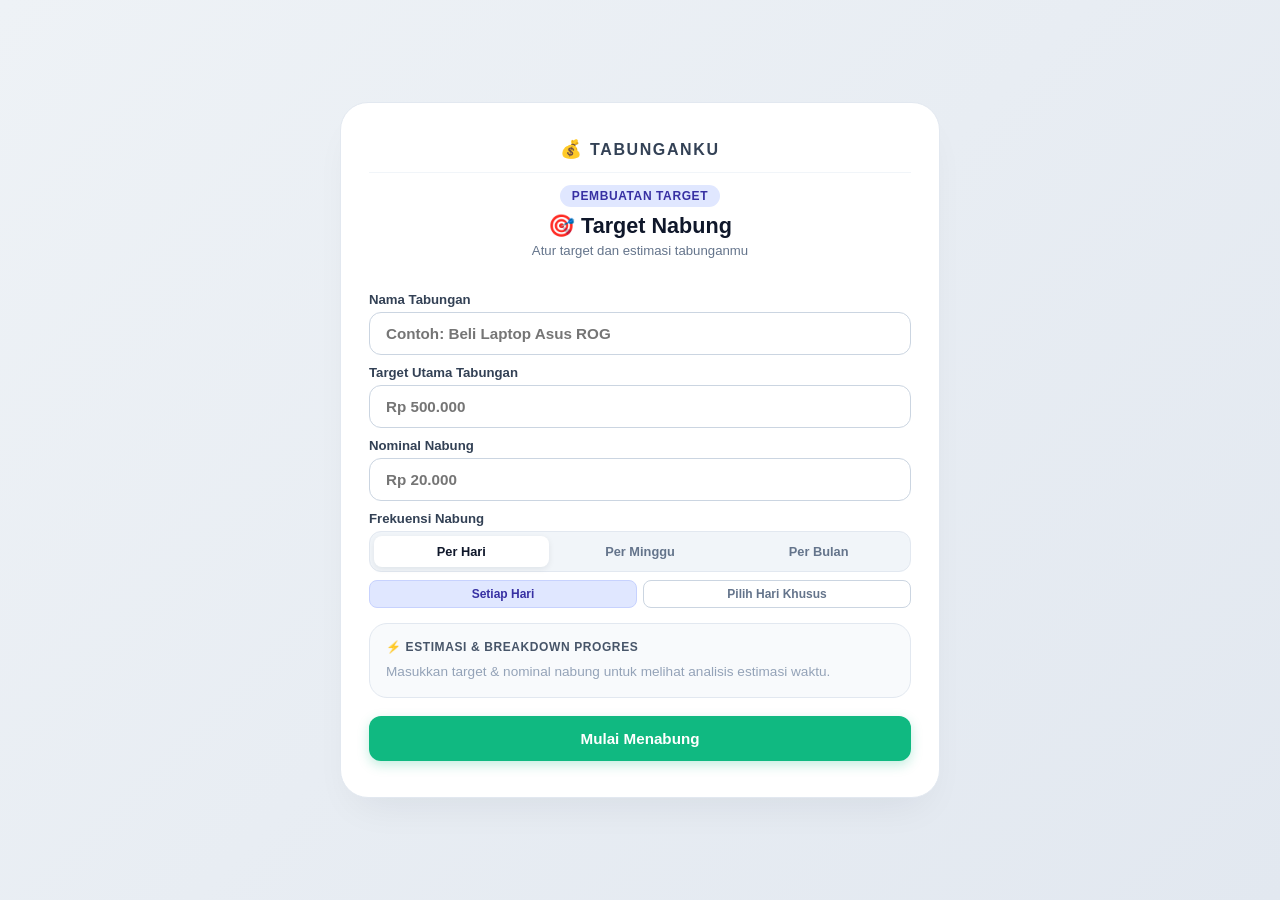
==== commit 4792b2a4: "Add files via upload" ====
--- a/index.html
+++ b/index.html
@@ -3,113 +3,108 @@
 <head>
   <meta charset="UTF-8">
   <meta name="viewport" content="width=device-width, initial-scale=1.0">
-  <title>Portofolio Developer</title>
-  
-  <link rel="stylesheet" href="style.css">
-  <link href="https://fonts.googleapis.com/css2?family=Inter:wght@400;500;600;700&family=JetBrains+Mono:wght@400;500&display=swap" rel="stylesheet">
-  <link rel="stylesheet" href="https://cdnjs.cloudflare.com/ajax/libs/font-awesome/6.4.0/css/all.min.css">
+  <title>Setup Target Nabung</title>
+<script>
+  document.write('<link rel="stylesheet" href="style.css?t=' + new Date().getTime() + '">');
+</script>
+</head>
+<body>
 
-  <!-- SCRIPT UPGRADE: MENCEGAH FLASH TEMA & FLICKER DESKTOP -->
-  <script>
-    (function() {
-      // 1. Kunci Tema Langsung Pas Loading
-      if (localStorage.getItem('portfolio-theme') === 'light') {
-        document.documentElement.classList.add('light-theme');
-      }
-      // 2. Kunci Layar Laptop Pas Loading (Biar Gak Flicker UI HP)
-      if (window.innerWidth >= 992) {
-        document.documentElement.classList.add('is-desktop');
-      }
-    })();
-  </script>
-</head>
-<body class="preload dark-theme">
+  <div class="card">
+    <div class="brand-logo">
+      <span class="brand-icon">💰</span> TABUNGANKU
+    </div>
+    <div class="card-header">
+      <span class="level-tag">PEMBUATAN TARGET</span>
+      <h2>🎯 Target Nabung</h2>
+      <p>Atur target dan estimasi tabunganmu</p>
+    </div>
 
-  <!-- Navbar Fixed -->
-  <!-- STRUKTUR NAVBAR HTML YANG BENAR -->
-<!-- STRUKTUR NAVBAR UTAMA (STANDAR & AMAN SE-DUNIA) -->
-<nav class="navbar">
-  <div class="logo">MY PORTFOLIO</div>
+    <form id="setupForm" onsubmit="handleSetupSubmit(event)" novalidate>
+      <div class="input-group">
+        <div>
+          <label for="goal-name">Nama Tabungan</label>
+          <input type="text" id="goal-name" placeholder="Contoh: Beli Laptop Asus ROG">
+        </div>
 
-  <div class="nav-right">
-    <button id="theme-toggle" class="theme-btn" aria-label="Toggle Theme">
-      <i class="fa-solid fa-moon"></i>
-    </button>
-    <button id="menu-toggle" class="menu-btn" aria-label="Toggle Menu">
-      <i class="fa-solid fa-bars"></i>
-    </button>
+        <div>
+          <label for="target-amount">Target Utama Tabungan</label>
+          <input type="text" id="target-amount" inputmode="numeric" placeholder="Rp 500.000">
+        </div>
+
+        <div>
+          <label for="period-amount">Nominal Nabung</label>
+          <input type="text" id="period-amount" inputmode="numeric" placeholder="Rp 20.000">
+        </div>
+
+        <div>
+          <label>Frekuensi Nabung</label>
+          <div class="freq-toggle-container">
+            <button type="button" class="freq-btn active" onclick="setMainFreq('hari')">Per Hari</button>
+            <button type="button" class="freq-btn" onclick="setMainFreq('minggu')">Per Minggu</button>
+            <button type="button" class="freq-btn" onclick="setMainFreq('bulan')">Per Bulan</button>
+          </div>
+
+          <!-- OPSI SUB UNTUK "PER HARI" -->
+          <div class="sub-day-mode active" id="sub-day-wrapper">
+            <button type="button" class="sub-btn active" onclick="setDaySubMode('everyday')">Setiap Hari</button>
+            <button type="button" class="sub-btn" onclick="setDaySubMode('custom')">Pilih Hari Khusus</button>
+          </div>
+          
+          <!-- SELEKSI HARI PILLS AESTHETIC -->
+          <div class="day-picker-box" id="day-picker-box">
+            <div class="day-pills-wrap">
+              <label class="pill-item"><input type="checkbox" value="Sen" checked onchange="updateCalculator()"><span class="pill-label">Sen</span></label>
+              <label class="pill-item"><input type="checkbox" value="Sel" checked onchange="updateCalculator()"><span class="pill-label">Sel</span></label>
+              <label class="pill-item"><input type="checkbox" value="Rab" checked onchange="updateCalculator()"><span class="pill-label">Rab</span></label>
+              <label class="pill-item"><input type="checkbox" value="Kam" checked onchange="updateCalculator()"><span class="pill-label">Kam</span></label>
+              <label class="pill-item"><input type="checkbox" value="Jum" checked onchange="updateCalculator()"><span class="pill-label">Jum</span></label>
+              <label class="pill-item"><input type="checkbox" value="Sab" onchange="updateCalculator()"><span class="pill-label">Sab</span></label>
+              <label class="pill-item"><input type="checkbox" value="Min" onchange="updateCalculator()"><span class="pill-label">Min</span></label>
+            </div>
+          </div>
+        </div>
+
+        <div class="calc-box">
+          <div class="calc-header-title">⚡ Estimasi & Breakdown Progres</div>
+          <div id="calc-content-empty" class="calc-empty-text">Masukkan target & nominal nabung untuk melihat analisis estimasi waktu.</div>
+          
+          <div id="calc-content-active" style="display: none;">
+            <div class="time-highlight">
+              <span class="time-num" id="calc-time-num">0</span>
+              <span class="time-unit" id="calc-time-unit">HARI</span>
+              <div class="time-desc" id="calc-time-desc">Estimasi total durasi waktu</div>
+            </div>
+
+            <div class="calc-stats-grid">
+              <div class="stat-card">
+                <div class="stat-label">🎯 Milestone 20%</div>
+                <div class="stat-val" id="calc-l2-time">0 Hari</div>
+              </div>
+              <div class="stat-card">
+                <div class="stat-label">📊 Laju Nabung / Bulan</div>
+                <div class="stat-val" id="calc-monthly-rate">Rp 0</div>
+              </div>
+            </div>
+
+            <div class="calc-badge-quote" id="calc-quote">💡 <i>"Konsistensi kecil membawa dampak besar!"</i></div>
+          </div>
+        </div>
+
+        <button type="submit" class="btn-submit-main">Mulai Menabung</button>
+      </div>
+    </form>
   </div>
 
-  <ul id="nav-links" class="nav-links">
-    <li><a href="index.html" class="active">Home</a></li>
-    <li><a href="about.html">About</a></li>
-    <li><a href="skills.html">Skills</a></li>
-    <li><a href="projects.html">Projects</a></li>
-    <li><a href="contact.html">Contact</a></li>
-  </ul>
-</nav>
-
-  <!-- Hero Section -->
-  <section class="hero">
-    <div class="status-badge">
-      <span class="pulse-dot"></span> Available for Projects
+  <div class="modal-overlay" id="app-modal">
+    <div class="modal-box">
+      <div class="modal-icon" id="modal-icon">🏦</div>
+      <h3 class="modal-title" id="modal-title">Lanjutkan Tabungan?</h3>
+      <p style="text-align: center; color: #64748b; font-size: 0.85rem; margin-bottom: 12px;" id="modal-sub-desc">Kamu masih memiliki tabungan aktif yang tersimpan:</p>
+      <div class="saving-summary-box" id="saving-summary"></div>
+      <div class="modal-actions-setup" id="modal-actions-wrap"></div>
     </div>
-
-        <h1>Front-End & <span class="highlight">Software Developer</span></h1>
-    <p class="subtitle">Halo! Saya <span class="highlight bold-name">Raoul Van Abdullah</span>, siswa Rekayasa Perangkat Lunak (RPL) yang berfokus pada pengembangan aplikasi web modern, efisien, dan ramah pengguna.</p>
-    
-    <div class="hero-buttons">
-      <a href="projects.html" class="btn primary"><i class="fa-solid fa-code"></i> Lihat Project</a>
-      <a href="contact.html" class="btn secondary"><i class="fa-solid fa-envelope"></i> Hubungi Saya</a>
-    </div>
-
-    <div class="code-window">
-      <div class="window-header">
-        <span class="dot red"></span>
-        <span class="dot yellow"></span>
-        <span class="dot green"></span>
-      </div>
-      <div class="code-body">
-        <code>
-          <span class="keyword">const</span> <span class="property">developer</span> = {<br>
-          &nbsp;&nbsp;<span class="property">name</span><span class="punctuation">:</span> <span class="string">'Raoul Van Abdullah'</span>,<br>
-          &nbsp;&nbsp;<span class="property">role</span><span class="punctuation">:</span> <span class="string">'Junior Web Developer'</span>,<br>
-          &nbsp;&nbsp;<span class="property">skills</span><span class="punctuation">:</span> [<span class="string">'HTML'</span>, <span class="string">'CSS'</span>, <span class="string">'JS'</span>, <span class="string">'Python'</span>, <span class="string">'Flask'</span>],<br>
-          &nbsp;&nbsp;<span class="property">status</span><span class="punctuation">:</span> <span class="string">'Building awesome apps 🚀'</span><br>
-          };
-        </code>
-      </div>
-    </div>
-  </section>
-
-  <!-- Stats -->
-  <div class="stats-container">
-  <div class="stat-box">
-    <h3>5+</h3>
-    <p>Project Selesai</p>
   </div>
-  
-  <div class="stat-box">
-    <h3>8+</h3>
-    <p>Tech Stack Dikuasai</p>
-  </div>
-  
-  <div class="stat-box">
-    <h3>100%</h3>
-    <p>Semangat Coding</p>
-  </div>
-
-  <!-- CARD KE-4 BIAR PAS 4 BIJI (POLA 2-2 DI HP) -->
-  <div class="stat-box">
-    <h3>100%</h3>
-    <p>Komitmen RPL</p>
-  </div>
-</div>
-
-  <footer class="footer">
-    <p>&copy; 2026 Raoul Van Abdullah Portfolio. Built with ❤️</p>
-  </footer>
-
-  <script src="script.js"></script>
+<script src="index.js"></script>
 </body>
 </html>
--- a/style.css
+++ b/style.css
@@ -1,1383 +1,1202 @@
-:root {
-  --bg-color: #0f172a;
-  --bg-color-rgb: 15, 23, 42;
-  --card-bg: #1e293b;
-  --text-main: #f8fafc;
-  --text-muted: #94a3b8;
-  --accent: #38bdf8;
-  --accent-hover: #0284c7;
-  --border-color: #334155;
-  --border-strong: #475569;
-  --code-bg: #0d1117;
-  --font-main: 'Inter', sans-serif;
-  --font-code: 'JetBrains Mono', monospace;
-}
-
-html.is-desktop .menu-btn { 
-  display: none !important; 
-}
-
-html.is-desktop .nav-links { 
-  position: static !important; 
-  display: flex !important; 
-  opacity: 1 !important;
-  visibility: visible !important;
-}
-
-body.light-theme {
-  --bg-color: #f1f5f9;
-  --bg-color-rgb: 241, 245, 249;
-  --card-bg: #ffffff;
-  --text-main: #0f172a;
-  --text-muted: #475569;
-  --accent: #0284c7;
-  --accent-hover: #0369a1;
-  --border-color: #cbd5e1;
-  --border-strong: #94a3b8;
-  --code-bg: #1e293b;
-}
-
+/* 1. ANTI-SELECT UNTUK SELURUH WEB */
 * {
+  box-sizing: border-box;
+  font-family: 'Plus Jakarta Sans', 'Segoe UI', Tahoma, Geneva, Verdana, sans-serif;
+  
+  /* Mencegah teks di-blok / di-select */
+  -webkit-user-select: none;
+  -moz-user-select: none;
+  -ms-user-select: none;
+  user-select: none;
+}
+
+/* 2. TETAP IZINKAN INPUT & TEXTAREA BISA DIKETIK / DI-SELECT */
+input,
+textarea,
+select {
+  -webkit-user-select: text !important;
+  -moz-user-select: text !important;
+  -ms-user-select: text !important;
+  user-select: text !important;
+}
+
+/* HISTORI LIST AGAR BISA DI-SCROLL DENGAN LIMIT PERTAMA */
+.history-list {
+  list-style: none;
+  padding: 0;
+  margin: 0.5rem 0 0 0;
+  
+  /* LIMIT HISTORY LIST: */
+  max-height: 110px;
+  
+  overflow-y: auto;
+  display: flex;
+  flex-direction: column;
+  gap: 8px;
+  
+  /* Smooth scroll untuk HP */
+  -webkit-overflow-scrolling: touch; 
+}
+
+/* Custom Scrollbar Mini Rapi di HP */
+.history-list::-webkit-scrollbar {
+  width: 4px;
+}
+
+.history-list::-webkit-scrollbar-track {
+  background: transparent;
+}
+
+.history-list::-webkit-scrollbar-thumb {
+  background: #cbd5e1;
+  border-radius: 10px;
+}
+
+* {
+  box-sizing: border-box;
+  font-family: 'Plus Jakarta Sans', 'Segoe UI', Tahoma, Geneva, Verdana, sans-serif;
+}
+
+body {
+  background: linear-gradient(135deg, #eef2f6 0%, #e2e8f0 100%);
+  color: #0f172a;
+  display: flex;
+  justify-content: center;
+  align-items: center;
+  min-height: 100vh;
   margin: 0;
-  padding: 0;
-  box-sizing: border-box;
-}
-
-.preload * {
-  transition: none !important;
-}
-
-/* ==========================================================================
-   SMOOTH PAGE TRANSITION (ANTIPATAH & TETAP ADA MOTION)
-   ========================================================================== */
-
-@keyframes smoothPageIn {
-  0% {
+  padding: 1.5rem 1rem;
+  overflow-x: hidden;
+  width: 100%;
+}
+
+.card {
+  background-color: #ffffff;
+  padding: 2.25rem 1.75rem;
+  border-radius: 28px;
+  box-shadow: 0 20px 40px -15px rgba(15, 23, 42, 0.07);
+  border: 1px solid #e2e8f0;
+  width: 100%;
+  max-width: 500px;
+  height: fit-content;
+  display: flex !important;
+  flex-direction: column !important;
+  overflow: hidden;
+}
+
+/* OPSI BIAR LEBAR DI LAPTOP KALO DIBUKA DI LAYAR BESAR */
+@media (min-width: 768px) {
+  .card {
+    max-width: 600px;
+  }
+}
+
+
+.card-header {
+  text-align: center;
+  margin-bottom: 1.25rem;
+}
+
+.level-tag {
+  display: inline-block;
+  background-color: #e0e7ff;
+  color: #3730a3;
+  font-size: 0.75rem;
+  font-weight: 800;
+  padding: 4px 12px;
+  border-radius: 20px;
+  text-transform: uppercase;
+  letter-spacing: 0.05em;
+  margin-bottom: 6px;
+}
+
+.card-header h2 {
+  margin: 0;
+  color: #0f172a;
+  font-size: 1.5rem;
+  font-weight: 800;
+}
+
+.card-header p {
+  margin: 6px 0 0 0;
+  color: #64748b;
+  font-size: 0.875rem;
+}
+
+.input-group {
+  display: flex;
+  flex-direction: column;
+  gap: 0.8rem;
+}
+
+label {
+  font-weight: 600;
+  font-size: 0.875rem;
+  color: #334155;
+}
+
+input[type="text"] {
+  padding: 12px 16px;
+  border-radius: 12px;
+  border: 1.5px solid #cbd5e1;
+  background-color: #ffffff;
+  color: #0f172a;
+  font-size: 0.95rem;
+  font-weight: 600;
+  outline: none;
+  width: 100%;
+  margin-top: 4px;
+  transition: border-color 0.2s, box-shadow 0.2s;
+}
+
+input[type="text"]:focus {
+  border-color: #10b981;
+  box-shadow: 0 0 0 4px rgba(16, 185, 129, 0.15);
+}
+
+/* TOGGLE MAIN FREKUENSI */
+.freq-toggle-container {
+  display: flex;
+  background-color: #f1f5f9;
+  border: 1px solid #e2e8f0;
+  border-radius: 12px;
+  padding: 4px;
+  gap: 4px;
+  margin-top: 4px;
+}
+
+.freq-btn {
+  flex: 1;
+  padding: 8px 4px;
+  border: none;
+  background: transparent;
+  color: #64748b;
+  font-size: 0.8rem;
+  font-weight: 700;
+  border-radius: 8px;
+  cursor: pointer;
+  transition: all 0.2s ease;
+}
+
+.freq-btn.active {
+  background-color: #ffffff;
+  color: #0f172a;
+  box-shadow: 0 2px 6px rgba(15, 23, 42, 0.08);
+}
+
+/* SUB MODE UNTUK PER HARI */
+.sub-day-mode {
+  display: none;
+  margin-top: 8px;
+  gap: 6px;
+}
+
+.sub-day-mode.active {
+  display: flex;
+}
+
+.sub-btn {
+  flex: 1;
+  padding: 6px;
+  border: 1px solid #cbd5e1;
+  background: #ffffff;
+  color: #64748b;
+  font-size: 0.75rem;
+  font-weight: 700;
+  border-radius: 8px;
+  cursor: pointer;
+  transition: all 0.2s;
+}
+
+.sub-btn.active {
+  background: #e0e7ff;
+  color: #3730a3;
+  border-color: #c7d2fe;
+}
+
+/* SELEKSI HARI PILLS AESTHETIC */
+.day-picker-box {
+  display: none;
+  margin-top: 8px;
+  animation: fadeUp 0.25s ease forwards;
+}
+
+.day-picker-box.active {
+  display: block;
+}
+
+.day-pills-wrap {
+  display: flex;
+  justify-content: space-between;
+  gap: 4px;
+  margin-top: 6px;
+}
+
+.pill-item {
+  position: relative;
+  flex: 1;
+}
+
+.pill-item input {
+  position: absolute;
+  opacity: 0;
+  cursor: pointer;
+  height: 0;
+  width: 0;
+}
+
+.pill-label {
+  display: flex;
+  align-items: center;
+  justify-content: center;
+  height: 36px;
+  border-radius: 10px;
+  background: #f8fafc;
+  border: 1.5px solid #e2e8f0;
+  font-size: 0.725rem;
+  font-weight: 800;
+  color: #64748b;
+  cursor: pointer;
+  user-select: none;
+  transition: all 0.2s cubic-bezier(0.16, 1, 0.3, 1);
+}
+
+.pill-item input:checked + .pill-label {
+  background: #10b981;
+  color: #ffffff;
+  border-color: #10b981;
+  box-shadow: 0 3px 8px rgba(16, 185, 129, 0.25);
+  transform: translateY(-1px);
+}
+
+.calc-box {
+  background: #f8fafc;
+  border: 1.5px solid #e2e8f0;
+  border-radius: 18px;
+  padding: 16px;
+  margin-top: 0.4rem;
+}
+
+.calc-header-title {
+  font-size: 0.75rem;
+  font-weight: 800;
+  color: #475569;
+  text-transform: uppercase;
+  letter-spacing: 0.05em;
+  margin-bottom: 8px;
+}
+
+.calc-empty-text {
+  font-size: 0.85rem;
+  color: #94a3b8;
+  line-height: 1.4;
+}
+
+.time-highlight {
+  background: linear-gradient(135deg, #ecfdf5 0%, #d1fae5 100%);
+  border: 1px solid #a7f3d0;
+  border-radius: 14px;
+  padding: 12px;
+  text-align: center;
+  margin-bottom: 10px;
+}
+
+.time-num {
+  font-size: 2rem;
+  font-weight: 800;
+  color: #047857;
+  line-height: 1;
+}
+
+.time-unit {
+  font-size: 1.1rem;
+  font-weight: 800;
+  color: #065f46;
+  margin-left: 2px;
+}
+
+.time-desc {
+  font-size: 0.75rem;
+  color: #047857;
+  font-weight: 600;
+  margin-top: 4px;
+}
+
+.calc-stats-grid {
+  display: grid;
+  grid-template-columns: 1fr 1fr;
+  gap: 8px;
+  margin-bottom: 10px;
+}
+
+.stat-card {
+  background: #ffffff;
+  border: 1px solid #e2e8f0;
+  border-radius: 12px;
+  padding: 10px;
+}
+
+.stat-label {
+  font-size: 0.675rem;
+  font-weight: 700;
+  color: #64748b;
+  margin-bottom: 2px;
+}
+
+.stat-val {
+  font-size: 0.875rem;
+  font-weight: 800;
+  color: #0f172a;
+}
+
+.calc-badge-quote {
+  font-size: 0.775rem;
+  color: #334155;
+  background-color: #f1f5f9;
+  padding: 8px 12px;
+  border-radius: 10px;
+  line-height: 1.3;
+}
+
+@keyframes fadeUp {
+  from {
     opacity: 0;
-    transform: translateY(10px); /* Efek meluncur halus dari bawah */
+    transform: translateY(12px);
   }
-  100% {
+  to {
     opacity: 1;
     transform: translateY(0);
   }
 }
 
-/* ==========================================================================
-   LAYOUT AUTO-FIT 100VH & BASE STYLES
-   ========================================================================== */
-html {
+button.btn-submit-main {
+  padding: 14px 16px;
+  border-radius: 12px;
+  border: none;
+  font-weight: 700;
+  font-size: 0.95rem;
+  cursor: pointer;
+  background-color: #10b981;
+  color: #ffffff;
+  box-shadow: 0 4px 12px rgba(16, 185, 129, 0.25);
+  margin-top: 10px;
+  width: 100%;
+  transition: transform 0.2s;
+}
+
+button.btn-submit-main:active {
+  transform: translateY(1px) scale(0.97);
+}
+
+.modal-overlay {
+  position: fixed;
+  top: 0;
+  left: 0;
+  width: 100vw;
+  height: 100vh;
+  background-color: rgba(15, 23, 42, 0.6);
+  backdrop-filter: blur(6px);
+  display: flex;
+  justify-content: center;
+  align-items: center;
+  opacity: 0;
+  pointer-events: none;
+  transition: opacity 0.3s ease;
+  z-index: 999;
+  padding: 1rem;
+}
+
+.modal-overlay.active {
+  opacity: 1;
+  pointer-events: auto;
+}
+
+.modal-box {
+  background: #ffffff;
+  padding: 2rem;
+  border-radius: 24px;
+  max-width: 400px;
+  width: 100%;
+  text-align: center;
+}
+
+.modal-icon {
+  font-size: 2.5rem;
+  margin-bottom: 0.5rem;
+}
+
+.modal-title {
+  font-size: 1.25rem;
+  font-weight: 800;
+  margin-bottom: 0.5rem;
+}
+
+.saving-summary-box {
+  background-color: #f8fafc;
+  border: 1px solid #e2e8f0;
+  border-radius: 14px;
+  padding: 12px 16px;
+  margin-bottom: 1.25rem;
+  text-align: left;
+  font-size: 0.85rem;
+  line-height: 1.7;
+}
+
+.saving-summary-box div span {
+  font-weight: 700;
+  color: #0f172a;
+}
+
+.modal-actions {
+  display: flex;
+  flex-direction: column;
+  gap: 8px;
+}
+
+.btn-modal-continue {
+  background-color: #10b981;
+  color: #ffffff;
+  border: none;
+  padding: 12px;
+  border-radius: 12px;
+  font-weight: 700;
+  cursor: pointer;
+}
+
+.btn-modal-reset {
+  background-color: #f1f5f9;
+  color: #64748b;
+  border: none;
+  padding: 12px;
+  border-radius: 12px;
+  font-weight: 700;
+  cursor: pointer;
+}
+
+body {
+  background: linear-gradient(135deg, #eef2f6 0%, #e2e8f0 100%);
+  color: #0f172a;
+  display: flex;
+  justify-content: center;
+  align-items: center;
+  min-height: 100vh;
+  margin: 0;
+  padding: 1rem;
+  overflow-x: hidden;
+  width: 100%;
+}
+
+body.modal-open {
+  overflow: hidden;
+}
+
+.brand-logo {
+  text-align: center;
+  font-size: 1rem;
+  font-weight: 800;
+  letter-spacing: 0.1em;
+  color: #334155;
+  margin-bottom: 0.75rem;
+  display: flex;
+  align-items: center;
+  justify-content: center;
+  gap: 6px;
+  padding-bottom: 0.75rem;
+  border-bottom: 1px solid #f1f5f9;
+}
+
+.brand-icon {
+  font-size: 1.1rem;
+}
+
+.card-header {
+  text-align: center;
+  margin-bottom: 1rem;
+}
+
+.level-badge-tag {
+  display: inline-block;
+  background-color: #e0e7ff;
+  color: #3730a3;
+  font-size: 0.7rem;
+  font-weight: 800;
+  padding: 4px 10px;
+  border-radius: 20px;
+  text-transform: uppercase;
+  letter-spacing: 0.05em;
+  margin-bottom: 4px;
+}
+
+.card-header h2 {
+  margin: 0;
+  color: #0f172a;
+  font-size: 1.35rem;
+  font-weight: 800;
+  word-break: break-word;
+}
+
+.card-header p {
+  margin: 4px 0 0 0;
+  color: #64748b;
+  font-size: 0.825rem;
+}
+
+.info-container {
+  margin: 1rem 0 0.5rem 0;
+  display: flex;
+  justify-content: space-between;
+  align-items: center;
+  font-weight: 700;
+  color: #334155;
+}
+
+.percent-badge {
+  background-color: #d1fae5;
+  color: #047857;
+  padding: 3px 10px;
+  border-radius: 12px;
+  font-size: 0.825rem;
+  font-weight: 800;
+}
+
+.target-badge {
+  color: #64748b;
+  font-size: 0.825rem;
+}
+
+.progress-bar-bg {
+  background-color: #f1f5f9;
+  border-radius: 16px;
+  height: 20px;
+  width: 100%;
+  overflow: hidden;
+  border: 1px solid #e2e8f0;
+}
+
+.progress-bar-fill {
+  background: linear-gradient(90deg, #10b981, #059669);
   height: 100%;
-  max-width: 100vw;
-  overflow-x: hidden;
-}
-
-body {
-  background-color: var(--bg-color);
-  color: var(--text-main);
-  font-family: var(--font-main);
-  min-height: 100vh;
-  min-height: 100dvh;
+  width: 0%;
+  transition: width 0.8s cubic-bezier(0.34, 1.56, 0.64, 1);
+  border-radius: 16px;
+}
+
+.details {
+  margin-top: 1rem;
+  display: grid;
+  grid-template-columns: 1fr 1fr;
+  gap: 8px;
+}
+
+.detail-card-item {
+  background-color: #f1f5f9; /* Latar sedikit lebih gelap/jelas dari card utama */
+  border: 1px solid #cbd5e1; /* Border lebih tegas */
+  padding: 12px 14px;
+  border-radius: 16px;
+  box-shadow: inset 0 1px 2px rgba(0, 0, 0, 0.03); /* Efek sedikit mendalam */
+}
+
+.detail-card-label {
+  font-size: 0.725rem;
+  font-weight: 700;
+  color: #475569; /* Teks label lebih kontras */
+  margin-bottom: 4px;
+  text-transform: uppercase;
+  letter-spacing: 0.03em;
+}
+
+.detail-card-val {
+  font-size: 1rem;
+  font-weight: 800;
+  color: #0f172a;
+}
+
+.btn-toggle-est {
+  width: 100%;
+  margin-top: 8px;
+  background-color: #f1f5f9;
+  color: #334155;
+  border: 1px solid #cbd5e1;
+  padding: 9px 12px;
+  border-radius: 14px;
+  font-size: 0.8rem;
+  font-weight: 700;
+  cursor: pointer;
+  display: flex;
+  align-items: center;
+  justify-content: center;
+  gap: 6px;
+  transition: all 0.25s ease;
+}
+
+.btn-toggle-est:hover {
+  background-color: #e2e8f0;
+}
+
+/* STATE SAAT KOTAK ESTIMASI SEDANG TERBUKA (AKTIF) */
+.btn-toggle-est.active {
+  background: linear-gradient(135deg, #d1fae5 0%, #a7f3d0 100%);
+  color: #047857;
+  border-color: #6ee7b7;
+  box-shadow: 0 2px 8px rgba(16, 185, 129, 0.15);
+}
+
+
+@keyframes fadeUp {
+  from {
+    opacity: 0;
+    transform: translateY(10px);
+  }
+  to {
+    opacity: 1;
+    transform: translateY(0);
+  }
+}
+
+@keyframes fadeDown {
+  from {
+    opacity: 1;
+    transform: translateY(0);
+  }
+  to {
+    opacity: 0;
+    transform: translateY(10px);
+  }
+}
+
+.est-box {
+  display: none;
+  margin-top: 8px;
+  background: linear-gradient(135deg, #f0fdf4 0%, #e6fffa 100%);
+  border: 1px solid #a7f3d0;
+  border-radius: 16px;
+  padding: 12px;
+}
+
+.est-box.active {
+  display: block;
+  animation: fadeUp 0.3s cubic-bezier(0.16, 1, 0.3, 1) forwards;
+}
+
+.est-box.hiding {
+  display: block;
+  animation: fadeDown 0.25s cubic-bezier(0.16, 1, 0.3, 1) forwards;
+}
+
+.est-title {
+  font-size: 0.725rem;
+  font-weight: 800;
+  color: #047857;
+  text-transform: uppercase;
+  letter-spacing: 0.05em;
+  margin-bottom: 6px;
+}
+
+.est-grid {
+  display: grid;
+  grid-template-columns: repeat(3, 1fr);
+  gap: 6px;
+  margin-bottom: 6px;
+}
+
+.est-card {
+  background: #ffffff;
+  border: 1px solid #a7f3d0;
+  border-radius: 10px;
+  padding: 6px 4px;
+  text-align: center;
+}
+
+.est-num {
+  font-size: 1rem;
+  font-weight: 800;
+  color: #065f46;
+  line-height: 1.1;
+}
+
+.est-label {
+  font-size: 0.625rem;
+  font-weight: 700;
+  color: #047857;
+}
+
+.est-quote {
+  font-size: 0.725rem;
+  color: #065f46;
+  line-height: 1.3;
+  background: rgba(255, 255, 255, 0.6);
+  padding: 6px 8px;
+  border-radius: 8px;
+}
+
+.milestone-container {
+  margin-top: 1rem;
+  background-color: #f1f5f9; /* Latar dibuat sedikit lebih tegas */
+  border: 1px solid #cbd5e1; /* Border dibuat lebih jelas */
+  border-radius: 18px;
+  padding: 12px 10px;
+  box-shadow: inset 0 1px 2px rgba(0, 0, 0, 0.03);
+}
+
+.milestone-title {
+  font-size: 0.725rem;
+  font-weight: 800;
+  color: #475569; /* Teks judul milestone lebih tegas */
+  text-transform: uppercase;
+  letter-spacing: 0.05em;
+  margin-bottom: 10px;
+  text-align: center;
+}
+
+.milestone-stepper {
+  display: grid;
+  grid-template-columns: repeat(6, 1fr);
+  gap: 2px;
+}
+
+.step-item {
   display: flex;
   flex-direction: column;
-  line-height: 1.6;
-  max-width: 100vw;
-  overflow-x: hidden;
-  transition: background-color 0.25s ease, color 0.25s ease;
-}
-
-@keyframes fadeInPage {
-  from { opacity: 0; transform: translateY(4px); }
-  to { opacity: 1; transform: translateY(0); }
-}
-
-.container {
-  padding: 6.5rem 8% 3rem 8%;
-  max-width: 1000px;
-  margin: 0 auto;
-  width: 100%;
-  flex: 1 0 auto;
-  animation: fadeInPage 0.4s ease-in-out forwards;
-  z-index: 1;
-  will-change: opacity, transform;
-  animation: smoothPageIn 0.35s cubic-bezier(0.16, 1, 0.3, 1) forwards;
-}
-
-.hero {
+  align-items: center;
+  text-align: center;
+}
+
+.step-circle {
+  width: 26px;
+  height: 26px;
+  border-radius: 50%;
+  background-color: #cbd5e1; /* Warna lingkaran yang belum tercapai dibuat lebih kontras */
+  color: #475569; /* Angka di dalam lingkaran lebih jelas */
+  font-size: 0.65rem;
+  font-weight: 800;
+  display: flex;
+  align-items: center;
+  justify-content: center;
+  transition: all 0.3s ease;
+  border: 2px solid #ffffff;
+}
+
+.step-item.active .step-circle {
+  background-color: #3730a3;
+  color: #ffffff;
+  box-shadow: 0 4px 10px rgba(55, 48, 163, 0.35);
+  transform: scale(1.08); /* Efek sedikit membesar pada level aktif saat ini */
+}
+
+.step-item.completed .step-circle {
+  background-color: #10b981;
+  color: #ffffff;
+  box-shadow: 0 2px 6px rgba(16, 185, 129, 0.25);
+}
+
+.step-label {
+  font-size: 0.625rem;
+  font-weight: 700;
+  color: #64748b;
+  margin-top: 4px;
+}
+
+.step-item.active .step-label,
+.step-item.completed .step-label {
+  color: #0f172a;
+  font-weight: 800;
+}
+
+.input-group {
+  margin-top: 1rem;
   display: flex;
   flex-direction: column;
+  gap: 0.5rem;
+}
+
+label {
+  font-weight: 600;
+  font-size: 0.825rem;
+  color: #334155;
+}
+
+input {
+  padding: 10px 14px;
+  border-radius: 12px;
+  border: 1.5px solid #cbd5e1;
+  font-size: 0.9rem;
+  font-weight: 600;
+  outline: none;
+  width: 100%;
+}
+
+input:focus {
+  border-color: #10b981;
+  box-shadow: 0 0 0 4px rgba(16, 185, 129, 0.15);
+}
+
+.quick-add-grid {
+  display: grid;
+  grid-template-columns: repeat(2, 1fr);
+  gap: 8px;
+  margin-top: 4px;
+  margin-bottom: 0.5rem;
+  width: 100%;
+}
+
+.btn-quick {
+  padding: 8px;
+  background-color: #f1f5f9;
+  border: 1px solid #e2e8f0;
+  border-radius: 10px;
+  font-size: 0.8rem;
+  font-weight: 700;
+  color: #334155;
+  cursor: pointer;
+}
+
+.btn-quick:hover {
+  background-color: #e2e8f0;
+}
+/* CONTAINER */
+.btn-container {
+  display: flex !important;
+  gap: 10px !important;
+  margin-top: 1rem !important;
+  width: 100% !important;
+}
+
+/* NABUNG (+) & TARIK (-) */
+.btn-container .btn-submit,
+.btn-container .btn-withdraw {
+  flex: 2 !important;
+  padding: 12px 8px !important;
+  border-radius: 14px !important;
+  font-size: 0.875rem !important;
+  font-weight: 800 !important;
+  border: none !important;
+  box-shadow: 0 4px 12px rgba(0, 0, 0, 0.08) !important;
+}
+
+/* RESET */
+.btn-container .btn-reset {
+  flex: 1 !important;
+  padding: 12px 8px !important;
+  border-radius: 14px !important;
+  font-size: 0.85rem !important;
+  font-weight: 700 !important;
+  background-color: #fef2f2 !important;
+  color: #dc2626 !important;
+  border: 1.5px solid #fecaca !important;
+}
+
+.btn-container .btn-submit {
+  background: #10b981 !important;
+  color: #ffffff !important;
+}
+
+.btn-container .btn-withdraw {
+  background: #f59e0b !important;
+  color: #ffffff !important;
+}
+
+.history-section {
+  margin-top: 1.25rem;
+  border-top: 1px solid #e2e8f0;
+  padding-top: 1rem;
+  width: 100% !important;
+}
+
+.history-title {
+  font-size: 0.875rem;
+  font-weight: 700;
+  display: flex;
+  justify-content: space-between;
+}
+
+.history-list {
+  list-style: none;
+  padding: 0;
+  margin: 0.5rem 0 0 0;
+  max-height: 220px;
+  overflow-y: auto;
+  display: flex;
+  flex-direction: column;
+  gap: 8px;
+}
+
+.history-item {
+  display: flex;
+  justify-content: space-between;
+  align-items: center;
+  padding: 8px 10px;
+  background-color: #f8fafc;
+  border: 1px solid #f1f5f9;
+  border-radius: 10px;
+  font-size: 0.8rem;
+  animation: fadeUp 0.3s ease forwards;
+}
+
+.history-note {
+  font-weight: 700;
+  color: #1e293b;
+  font-size: 0.825rem;
+}
+
+.history-date {
+  color: #94a3b8;
+  font-size: 0.675rem;
+}
+
+.history-right {
+  display: flex;
+  align-items: center;
+  gap: 6px;
+}
+
+.history-diff {
+  font-size: 0.725rem;
+  font-weight: 800;
+  padding: 3px 8px;
+  border-radius: 6px;
+}
+
+.diff-plus {
+  background-color: #d1fae5;
+  color: #047857;
+}
+
+.diff-minus {
+  background-color: #fee2e2;
+  color: #b91c1c;
+}
+
+.btn-edit-item {
+  background: #f1f5f9;
+  color: #475569;
+  border: 1px solid #cbd5e1;
+  padding: 6px 10px;
+  border-radius: 8px;
+  font-size: 0.95rem;
+  cursor: pointer;
+  transition: all 0.2s ease;
+  display: flex;
+  align-items: center;
   justify-content: center;
-  padding: 6.5rem 8% 3rem 8%;
-  flex: 1 0 auto;
-  width: 100%;
-  max-width: 1000px;
-  margin: 0 auto;
-  animation: fadeInPage 0.4s ease-in-out forwards;
-  z-index: 1;
-  will-change: opacity, transform;
-  animation: smoothPageIn 0.35s cubic-bezier(0.16, 1, 0.3, 1) forwards;
-}
-
-/* ==========================================================================
-   NAVBAR PROGRESSIVE BLUR (MOBILE & BASE)
-   ========================================================================== */
-.navbar {
-  position: fixed !important;
-  top: 0; left: 0; right: 0;
-  width: 100%;
-  display: flex;
-  justify-content: space-between;
-  align-items: center;
-  padding: 1rem 8%;
-  background: transparent !important;
-  border-bottom: none !important;
-  z-index: 99999 !important;
-  transition: padding 0.3s ease, background-color 0.25s ease !important;
-  z-index: 100;
-}
-
-.navbar::before {
-  content: '';
-  position: absolute;
-  top: 0; left: 0; right: 0; bottom: 0;
-  z-index: -1;
-  pointer-events: none;
-  opacity: 0;
-  transition: opacity 0.2s ease;
-
-  background: linear-gradient(
-    to bottom,
-    rgba(15, 23, 42, 0.95) 0%,
-    rgba(15, 23, 42, 0.6) 55%,
-    rgba(15, 23, 42, 0) 100%
-  );
-
-  backdrop-filter: blur(16px);
-  -webkit-backdrop-filter: blur(16px);
-  -webkit-mask-image: linear-gradient(to bottom, black 0%, black 60%, transparent 100%);
-  mask-image: linear-gradient(to bottom, black 0%, black 60%, transparent 100%);
-}
-
-.navbar.scrolled {
-  padding: 0.75rem 8%;
-}
-
-.navbar.scrolled::before {
-  opacity: 1;
-}
-
-body.light-theme .navbar::before {
-  background: linear-gradient(
-    to bottom,
-    rgba(241, 245, 249, 0.95) 0%,
-    rgba(241, 245, 249, 0.6) 55%,
-    rgba(241, 245, 249, 0) 100%
-  );
-  backdrop-filter: blur(14px);
-  -webkit-backdrop-filter: blur(14px);
-}
-
-.logo {
-  font-family: var(--font-code);
-  font-weight: 700;
-  font-size: 1.1rem;
-  color: var(--accent);
-  letter-spacing: 1px;
-}
-
-.nav-right {
-  display: flex;
-  align-items: center;
-  gap: 0.8rem;
-  position: relative;
-  z-index: 999;
-}
-
-.theme-btn, 
-.menu-btn {
-  background: transparent;
-  border: 1.5px solid #475569 !important;
-  color: var(--text-main);
-  padding: 0.5rem 0.8rem;
-  border-radius: 8px;
-  cursor: pointer !important;
-  font-size: 1.1rem;
-  transition: border-color 0.25s ease, color 0.25s ease, background-color 0.25s ease, transform 0.15s ease;
-  user-select: none;
-  -webkit-tap-highlight-color: transparent !important;
-  outline: none !important;
-}
-
-.theme-btn i, .menu-btn i {
-  pointer-events: none;
-  color: var(--text-main);
-  transition: color 0.25s ease, transform 0.25s ease;
-}
-
-.theme-btn:hover, .menu-btn:hover,
-.theme-btn:active, .menu-btn:active {
-  border-color: var(--accent) !important;
-  color: var(--accent) !important;
-  background: rgba(56, 189, 248, 0.08);
-}
-
-.nav-links {
-  display: flex;
-  position: absolute;
-  top: 100%;
+}
+
+.btn-edit-item:hover {
+  background: #e2e8f0;
+  color: #0f172a;
+}
+
+.btn-edit-item:active {
+  transform: scale(0.92);
+}
+
+.modal-overlay {
+  position: fixed;
+  top: 0;
   left: 0;
   width: 100%;
-  list-style: none;
-  flex-direction: column;
-  padding: 0 8%;
-  max-height: 0;
-  overflow: hidden;
+  height: 100%;
+  background: rgba(15, 23, 42, 0.4);
+  backdrop-filter: blur(4px);
+  display: flex;
+  justify-content: center;
+  align-items: center;
+  z-index: 1000;
+  padding: 1rem;
+  box-sizing: border-box;
   opacity: 0;
   visibility: hidden;
-  transition: max-height 0.35s cubic-bezier(0.4, 0, 0.2, 1), 
-              opacity 0.25s ease, 
-              padding 0.3s ease, 
-              visibility 0.3s ease;
-  
-  background: #0f172a !important; 
-  backdrop-filter: blur(16px) saturate(180%) !important;
-  -webkit-backdrop-filter: blur(16px) saturate(200%) !important;
-  border-bottom: 1.5px solid rgba(51, 65, 85, 0.4);
-  box-shadow: 0 16px 32px rgba(0, 0, 0, 0.3);
-  z-index: 99 !important;
-}
-
-.nav-links.show {
-  max-height: 320px;
+  transition: opacity 0.3s cubic-bezier(0.16, 1, 0.3, 1),     visibility 0.3s cubic-bezier(0.16, 1, 0.3, 1);
+}
+
+.modal-box {
+  background: #ffffff;
+  padding: 1.75rem;
+  border-radius: 24px;
+  max-width: 360px;
+  width: 100%;
+  text-align: center;
+  box-shadow: 0 20px 25px -5px rgba(0, 0, 0, 0.1), 0 8px 10px -6px rgba(0, 0, 0, 0.1);
+  transform: scale(0.9) translateY(10px);
+  transition: transform 0.3s cubic-bezier(0.16, 1, 0.3, 1);
+}
+
+.modal-overlay.active {
   opacity: 1;
   visibility: visible;
-  padding: 1.2rem 8%;
-}
-
-body.light-theme .nav-links {
-  background: #f1f5f9 !important;
-  backdrop-filter: blur(14px) saturate(160%) !important;
-  -webkit-backdrop-filter: blur(14px) saturate(200%) !important;
-  border-bottom: 1.5px solid rgba(203, 213, 225, 0.6);
-  box-shadow: 0 16px 32px rgba(15, 23, 42, 0.08);
-}
-
-.nav-links li {
-  margin: 0.6rem 0;
-  transform: translateY(-8px);
-  opacity: 0;
-  transition: transform 0.3s ease, opacity 0.3s ease;
-}
-
-.nav-links.show li {
-  transform: translateY(0);
-  opacity: 1;
-}
-
-.nav-links a {
-  text-decoration: none;
-  color: var(--text-muted);
-  font-weight: 500;
-  padding: 0.4rem 0;
-  display: block;
-  transition: color 0.25s ease, padding-left 0.25s ease;
-}
-
-.nav-links a:hover, .nav-links a.active {
-  color: var(--accent);
-  padding-left: 6px;
-}
-
-/* ==========================================================================
-   FIX TOTAL: INSTANT SOLID NAVBAR (ZERO DELAY FADE)
-   ========================================================================== */
-
-/* Navbar langsung solid seketika class menu-open aktif */
-.navbar.menu-open {
-  background-color: #0f172a !important; 
-  transition: none !important; 
-}
-
-body.light-theme .navbar.menu-open {
-  background-color: #f1f5f9 !important; 
-  transition: none !important; 
-}
-
-/* Sembunyikan efek blur ::before instan tanpa delay */
-.navbar.menu-open::before {
-  opacity: 0 !important;
-  transition: none !important; 
-  display: none !important; 
-}
-
-/* ==========================================================================
-   COMPONENTS (HERO, CODE WINDOW, STATS GRID)
-   ========================================================================== */
-.status-badge {
-  display: inline-flex;
-  align-items: center;
-  gap: 0.5rem;
-  padding: 0.4rem 0.8rem;
-  background: rgba(56, 189, 248, 0.1);
-  border: 1.5px solid var(--accent);
-  color: var(--accent);
-  border-radius: 20px;
-  font-size: 0.85rem;
-  font-weight: 600;
-  margin-bottom: 1.5rem;
-  width: fit-content;
-}
-
-.pulse-dot {
-  width: 8px;
-  height: 8px;
-  background-color: var(--accent);
+}
+
+.modal-overlay.active .modal-box {
+  transform: scale(1) translateY(0);
+}
+
+.modal-box {
+  background: #ffffff;
+  padding: 1.75rem 1.5rem;
+  border-radius: 22px;
+  max-width: 360px;
+  width: 100%;
+  text-align: center;
+}
+
+.modal-overlay.active .modal-box {
+  animation: fadeUp 0.35s cubic-bezier(0.16, 1, 0.3, 1) forwards;
+}
+
+.modal-icon {
+  width: 56px;
+  height: 56px;
   border-radius: 50%;
-  box-shadow: 0 0 8px var(--accent);
-}
-
-.hero h1 {
-  font-size: clamp(2rem, 5vw, 3.5rem);
-  line-height: 1.2;
-  margin-bottom: 1rem;
-  font-weight: 700;
-}
-
-.highlight { color: var(--accent); }
-
-/* Styling Khusus Nama Biar Bold & Berkelas */
-.bold-name {
+  display: flex;
+  justify-content: center;
+  align-items: center;
+  font-size: 1.75rem;
+  margin: 0 auto 1rem auto;
+}
+
+.icon-success {
+  background-color: #ecfdf5;
+  color: #10b981;
+  border: 2px solid #a7f3d0;
+}
+
+.icon-warning {
+  background-color: #fffbebfb;
+  color: #f59e0b;
+  border: 2px solid #fde68a;
+}
+
+.icon-error {
+  background-color: #fef2f2;
+  color: #dc2626;
+  border: 2px solid #fecaca;
+}
+
+/* WADAH TOMBOL KHUSUS DASHBOARD (Menyamping / Horizontal) */
+.modal-actions {
+  display: flex;
+  flex-direction: row;
+  gap: 10px;
+  margin-top: 1.25rem;
+}
+
+.btn-modal-primary {
+  width: 100%;
+  background-color: #10b981;
+  color: #ffffff;
+  border: none;
+  padding: 12px;
+  border-radius: 14px;
+  font-weight: 700;
+  font-size: 0.9rem;
+  cursor: pointer;
+}
+
+.btn-modal-cancel {
+  flex: 1;
+  background-color: #f1f5f9;
+  color: #475569;
+  border: none;
+  padding: 12px;
+  border-radius: 14px;
+  font-weight: 700;
+  font-size: 0.9rem;
+  cursor: pointer;
+}
+
+.btn-modal-confirm {
+  flex: 1;
+  background-color: #dc2626;
+  color: #ffffff;
+  border: none;
+  padding: 12px;
+  border-radius: 14px;
+  font-weight: 700;
+  font-size: 0.9rem;
+  cursor: pointer;
+}
+
+/* WADAH TOMBOL KHUSUS INDEX / SETUP (Menumpuk / Vertikal) */
+.modal-actions-setup {
+  display: flex;
+  flex-direction: column;
+  gap: 8px;
+  margin-top: 1.25rem;
+}
+
+.btn-modal-continue {
+  background-color: #10b981;
+  color: #ffffff;
+  border: none;
+  padding: 12px;
+  border-radius: 14px;
+  font-weight: 700;
+  font-size: 0.9rem;
+  cursor: pointer;
+  width: 100%;
+}
+
+.btn-modal-reset {
+  background-color: #f1f5f9;
+  color: #64748b;
+  border: none;
+  padding: 12px;
+  border-radius: 14px;
+  font-weight: 700;
+  font-size: 0.9rem;
+  cursor: pointer;
+  width: 100%;
+}
+
+.edit-warning-note {
+  background-color: #fffbeb;
+  border: 1px solid #fef3c7;
+  border-radius: 10px;
+  padding: 8px 10px;
+  font-size: 0.725rem;
+  color: #b45309;
+  line-height: 1.4;
+  margin-top: 10px;
+  text-align: left;
+}
+
+/* TIMPA STYLE TOMBOL AKSI DARI BARIS PALING BAWAH */
+div.btn-container {
+  display: flex !important;
+  gap: 10px !important;
+  margin-top: 1rem !important;
+  width: 100% !important;
+}
+
+div.btn-container button.btn-submit,
+div.btn-container button.btn-withdraw {
+  flex: 2 !important;
+  padding: 12px 8px !important;
+  border-radius: 14px !important;
+  font-size: 0.875rem !important;
   font-weight: 800 !important;
-  letter-spacing: 0.5px;
-  /* Efek Glow Tipis Pas Mode Gelap */
-  text-shadow: 0 0 15px rgba(56, 189, 248, 0.3);
-}
-
-body.light-theme .bold-name {
-  text-shadow: none;
-}
-
-.subtitle {
-  color: var(--text-muted);
-  font-size: 1.05rem;
-  max-width: 600px;
-  margin-bottom: 2rem;
-}
-
-.hero-buttons {
-  display: flex;
-  gap: 1rem;
-  margin-bottom: 2.5rem;
-  flex-wrap: wrap;
-}
-
-.btn {
-  display: inline-flex;
-  align-items: center;
-  justify-content: center;
-  gap: 0.5rem;
-  padding: 0.8rem 1.5rem;
-  border-radius: 8px;
-  font-weight: 600;
-  text-decoration: none;
-  cursor: pointer;
-  transition: all 0.2s ease;
-  border: 1.5px solid transparent;
-  font-size: 0.95rem;
-}
-
-.btn.primary {
-  background-color: var(--accent) !important;
+  border: none !important;
+  box-shadow: 0 4px 12px rgba(0, 0, 0, 0.08) !important;
+  cursor: pointer !important;
+}
+
+div.btn-container button.btn-reset {
+  flex: 1 !important;
+  padding: 12px 8px !important;
+  border-radius: 14px !important;
+  font-size: 0.85rem !important;
+  font-weight: 700 !important;
+  background-color: #fef2f2 !important;
+  color: #dc2626 !important;
+  border: 1.5px solid #fecaca !important;
+  cursor: pointer !important;
+}
+
+div.btn-container button.btn-submit {
+  background-color: #10b981 !important;
   color: #ffffff !important;
-  border: 1.5px solid var(--accent) !important;
-}
-
-.btn.primary:hover {
-  background-color: var(--accent-hover) !important;
-  border-color: var(--accent-hover) !important;
+}
+
+div.btn-container button.btn-withdraw {
+  background-color: #f59e0b !important;
   color: #ffffff !important;
 }
-
-.btn.secondary {
-  background-color: transparent;
-  border: 1.5px solid var(--border-strong);
-  color: var(--text-main);
-}
-
-body.light-theme .btn.secondary {
-  border-color: #cbd5e1;
-  background: #ffffff;
-}
-
-.btn.secondary:hover {
-  border-color: var(--accent) !important;
-  color: var(--accent) !important;
-}
-
-.btn-full { width: 100%; }
-
-.section-title {
-  font-size: 1.8rem;
-  margin-bottom: 2rem;
-  border-left: 4px solid var(--accent);
-  padding-left: 0.8rem;
-  font-weight: 700;
-}
-
-.code-window {
-  background-color: var(--code-bg);
-  border: 1.5px solid var(--border-color);
-  border-radius: 12px;
-  overflow: hidden;
-  max-width: 650px;
-  box-shadow: 0 20px 40px rgba(0,0,0,0.2);
-  margin-top: 1rem;
-}
-
-.window-header {
-  background-color: rgba(255, 255, 255, 0.05);
-  padding: 0.8rem 1rem;
-  display: flex;
-  gap: 0.5rem;
-  border-bottom: 1.5px solid var(--border-color);
-}
-
-.dot { width: 12px; height: 12px; border-radius: 50%; }
-.dot.red { background-color: #ef4444; }
-.dot.yellow { background-color: #f59e0b; }
-.dot.green { background-color: #10b981; }
-
-.code-body {
-  padding: 1.2rem;
-  font-family: var(--font-code);
-  font-size: 0.88rem;
-  color: #e2e8f0;
-  line-height: 1.7;
-}
-
-.keyword { color: #f472b6; }
-.property { color: #38bdf8; }
-.string { color: #a3e635; }
-.punctuation { color: #94a3b8; }
-
-/* STATS CONTAINER */
-.stats-container {
-  display: grid;
-  grid-template-columns: repeat(2, 1fr);
-  gap: 1rem;
-  padding: 2rem 8%;
-  max-width: 1000px;
-  margin: 0 auto 2rem auto;
-  width: 100%;
-  box-sizing: border-box;
-}
-
-.stat-box {
-  background: var(--card-bg);
-  border: 1.5px solid var(--border-color);
-  padding: 1.2rem 0.8rem;
-  border-radius: 12px;
-  text-align: center;
-  word-wrap: break-word;
-  overflow: hidden;
-}
-
-body.light-theme .stat-box {
-  border-color: #cbd5e1;
-  box-shadow: 0 4px 12px rgba(15, 23, 42, 0.04);
-}
-
-.stat-box h3 { font-size: 1.6rem; color: var(--accent); font-weight: 700; margin-bottom: 0.2rem; }
-.stat-box p { color: var(--text-muted); font-size: 0.82rem; line-height: 1.3; }
-
-/* ==========================================================================
-   ABOUT, TIMELINE, SKILLS, & PROJECTS
-   ========================================================================== */
-.about-bio-card {
-  background: var(--card-bg);
-  border: 1.5px solid var(--border-color);
-  padding: 1.8rem;
-  border-radius: 14px;
-  margin-bottom: 2.5rem;
-}
-
-body.light-theme .about-bio-card {
-  border-color: #cbd5e1;
-  box-shadow: 0 4px 12px rgba(15, 23, 42, 0.04);
-}
-
-.about-bio-card p {
-  color: var(--text-main);
-  margin-bottom: 1rem;
-  font-size: 1rem;
-}
-
-.about-highlights {
-  display: flex;
-  flex-wrap: wrap;
-  gap: 0.8rem;
-  margin-top: 1.2rem;
-}
-
-.highlight-tag {
-  background: rgba(56, 189, 248, 0.1);
-  border: 1.5px solid var(--accent);
-  color: var(--accent);
-  padding: 0.35rem 0.8rem;
-  border-radius: 6px;
-  font-size: 0.85rem;
-  font-weight: 600;
-}
-
-.timeline {
-  position: relative;
-  padding-left: 1.8rem;
-  margin-top: 1.5rem;
-}
-
-.timeline::before {
-  content: '';
-  position: absolute;
-  left: 6px;
-  top: 5px;
-  bottom: 5px;
-  width: 2px;
-  background: var(--border-color);
-}
-
-.timeline-item {
-  position: relative;
-  margin-bottom: 2rem;
-}
-
-.timeline-item::before {
-  content: '';
-  position: absolute;
-  left: -1.8rem;
-  top: 6px;
-  width: 12px;
-  height: 12px;
-  border-radius: 50%;
-  background: var(--accent);
-  box-shadow: 0 0 8px var(--accent);
-}
-
-.timeline-date {
-  font-size: 0.8rem;
-  font-family: var(--font-code);
-  color: var(--accent);
-  margin-bottom: 0.3rem;
-  text-transform: uppercase;
-  font-weight: 600;
-}
-
-.timeline-card {
-  background: var(--card-bg);
-  border: 1.5px solid var(--border-color);
-  padding: 1.2rem 1.5rem;
-  border-radius: 12px;
-}
-
-body.light-theme .timeline-card {
-  border-color: #cbd5e1;
-  box-shadow: 0 4px 12px rgba(15, 23, 42, 0.04);
-}
-
-.timeline-card h4 {
-  font-size: 1.1rem;
-  margin-bottom: 0.4rem;
-  color: var(--text-main);
-  font-weight: 700;
-}
-
-.timeline-card p {
-  color: var(--text-muted);
-  font-size: 0.9rem;
-}
-
-.skills-section {
-  margin-bottom: 2.5rem;
-}
-
-.skills-section h3 {
-  font-size: 1.2rem;
-  color: var(--accent);
-  margin-bottom: 1rem;
-  display: flex;
-  align-items: center;
-  gap: 0.5rem;
-  font-weight: 700;
-}
-
-.skills-grid {
-  display: grid;
-  grid-template-columns: repeat(auto-fill, minmax(130px, 1fr));
-  gap: 1rem;
-}
-
-.skill-card {
-  background: var(--card-bg);
-  border: 1.5px solid var(--border-color);
-  padding: 1.2rem 1rem;
-  border-radius: 12px;
-  text-align: center;
-  transition: transform 0.2s ease, border-color 0.2s ease;
-}
-
-body.light-theme .skill-card {
-  border-color: #cbd5e1;
-  box-shadow: 0 4px 12px rgba(15, 23, 42, 0.04);
-}
-
-.skill-card:hover {
-  transform: translateY(-3px);
-  border-color: var(--accent) !important;
-}
-
-.skill-card i {
-  font-size: 1.8rem;
-  color: var(--accent);
-  margin-bottom: 0.5rem;
-  display: block;
-}
-
-.skill-card span {
-  font-size: 0.9rem;
-  font-weight: 600;
-  color: var(--text-main);
-}
-
-.project-filters {
-  display: flex;
-  gap: 0.8rem;
-  margin-bottom: 2.5rem;
-  flex-wrap: wrap;
-}
-
-.filter-btn {
-  background: var(--card-bg);
-  border: 1.5px solid var(--border-strong);
-  color: var(--text-muted);
-  padding: 0.6rem 1.2rem;
-  border-radius: 8px;
-  cursor: pointer;
-  font-weight: 600;
-  font-size: 0.88rem;
-  transition: all 0.25s ease;
-  user-select: none;
-  -webkit-tap-highlight-color: transparent;
-}
-
-body.light-theme .filter-btn {
-  border-color: #94a3b8;
-  background: #ffffff;
-}
-
-.filter-btn:hover, 
-.filter-btn.active {
-  border-color: var(--accent) !important;
-  color: var(--accent) !important;
-  background: rgba(2, 132, 199, 0.08);
-}
-
-.project-grid {
-  display: grid;
-  grid-template-columns: repeat(auto-fill, minmax(280px, 1fr));
-  gap: 1.8rem;
-}
-
-.project-card {
-  background: var(--card-bg);
-  border: 1.5px solid var(--border-color);
-  border-radius: 14px;
-  padding: 1.6rem;
-  display: flex;
-  flex-direction: column;
-  justify-content: space-between;
-  
-  transition: transform 0.35s cubic-bezier(0.4, 0, 0.2, 1), 
-              opacity 0.35s cubic-bezier(0.4, 0, 0.2, 1), 
-              border-color 0.25s ease, 
-              box-shadow 0.25s ease;
-  
-  opacity: 1;
-  transform: scale(1);
-}
-
-.project-card.hide {
-  opacity: 0;
-  transform: scale(0.9);
-  pointer-events: none;
-}
-
-.project-card.is-hidden {
-  display: none !important;
-}
-
-body.light-theme .project-card {
-  border-color: #cbd5e1;
-  box-shadow: 0 4px 15px rgba(15, 23, 42, 0.04);
-}
-
-.project-card:hover {
-  transform: translateY(-4px);
-  border-color: var(--accent) !important;
-}
-
-.project-tag {
-  display: inline-block;
-  font-size: 0.78rem;
-  font-weight: 700;
-  text-transform: uppercase;
-  color: var(--accent);
-  margin-bottom: 0.6rem;
-  letter-spacing: 0.5px;
-}
-
-.project-card h3 {
-  font-size: 1.25rem;
-  margin-bottom: 0.6rem;
-  color: var(--text-main);
-  font-weight: 700;
-}
-
-.project-card p {
-  color: var(--text-muted);
-  font-size: 0.9rem;
-  margin-bottom: 1.2rem;
-  line-height: 1.5;
-}
-
-.tech-stack {
-  display: flex;
-  flex-wrap: wrap;
-  gap: 0.5rem;
-  margin-bottom: 1.4rem;
-}
-
-.tech-stack span {
-  font-family: var(--font-code);
-  font-size: 0.78rem;
-  background: var(--bg-color);
-  border: 1px solid var(--border-color);
-  padding: 0.25rem 0.6rem;
-  border-radius: 6px;
-  color: var(--text-muted);
-}
-
-.project-links {
-  display: flex;
-  gap: 1.2rem;
-  margin-top: auto;
-}
-
-.project-links a {
-  text-decoration: none;
-  color: var(--accent) !important;
-  font-size: 0.92rem;
-  font-weight: 600;
-  display: inline-flex;
-  align-items: center;
-  gap: 0.4rem;
-  transition: opacity 0.2s ease;
-}
-
-.project-links a:hover {
-  opacity: 0.8;
-  text-decoration: underline;
-}
-
-/* ==========================================================================
-   CONTACT FORM & WRAPPER
-   ========================================================================== */
-.contact-wrapper {
-  background: var(--card-bg);
-  border: 1.5px solid var(--border-color);
-  padding: 1.8rem 1.4rem;
-  border-radius: 14px;
-  max-width: 750px;
-  margin: 0 auto;
-  width: 100%;
-  box-sizing: border-box;
-}
-
-@media (max-width: 480px) {
-  .container {
-    padding-left: 5% !important;
-    padding-right: 5% !important;
-  }
-}
-
-body.light-theme .contact-wrapper {
-  border-color: #cbd5e1;
-  box-shadow: 0 4px 20px rgba(15, 23, 42, 0.04);
-}
-
-.direct-contact-box {
-  text-align: center;
-  background: var(--bg-color);
-  border: 1.5px dashed var(--border-strong);
-  padding: 1.2rem;
-  border-radius: 12px;
-  margin-bottom: 1.5rem;
-}
-
-body.light-theme .direct-contact-box {
-  background: #f8fafc;
-  border-color: #94a3b8;
-}
-
-.direct-contact-box p {
-  font-size: 0.9rem;
-  color: var(--text-muted);
-  margin-bottom: 0.8rem;
-}
-
-.btn-copy-email {
-  width: 100%;
-  font-size: 0.92rem;
-}
-
-.divider {
-  text-align: center;
-  border-bottom: 1.5px solid var(--border-color);
-  line-height: 0.1em;
-  margin: 1.8rem 0;
-}
-
-.divider span {
-  background: var(--card-bg);
-  padding: 0 12px;
-  color: var(--text-muted);
-  font-size: 0.82rem;
-  font-weight: 600;
-}
-
-.contact-form .form-group {
-  margin-bottom: 1.3rem;
-  width: 100%;
-}
-
-.contact-form label {
-  display: block;
-  font-size: 0.9rem;
-  font-weight: 600;
-  margin-bottom: 0.5rem;
-  color: var(--text-main);
-}
-
-.contact-form input,
-.contact-form textarea {
-  width: 100% !important;
-  box-sizing: border-box !important;
-  display: block;
-  padding: 0.85rem 1rem;
-  background: var(--bg-color);
-  border: 1.5px solid var(--border-strong);
-  border-radius: 8px;
-  color: var(--text-main);
-  font-family: var(--font-main);
-  font-size: 0.95rem;
-  transition: border-color 0.2s ease, box-shadow 0.2s ease;
-}
-
-body.light-theme .contact-form input,
-body.light-theme .contact-form textarea {
-  border-color: #94a3b8;
-  background: #ffffff;
-}
-
-.contact-form input:focus,
-.contact-form textarea:focus {
-  outline: none;
-  border-color: var(--accent) !important;
-  box-shadow: 0 0 0 3px rgba(2, 132, 199, 0.15);
-}
-
-/* ==========================================================================
-   MODAL OVERLAY (FROSTED GLASS)
-   ========================================================================== */
-html.modal-open,
-body.modal-open {
-  overflow: hidden !important;
-  height: 100% !important;
-  max-height: 100vh !important;
-  touch-action: none !important;
-  overscroll-behavior: none !important;
-}
-
-.modal-overlay {
-  position: fixed !important;
-  top: 0 !important;
-  left: 0 !important;
-  right: 0 !important;
-  bottom: 0 !important;
-  width: 100vw !important;
-  height: 100vh !important;
-  height: 100dvh !important;
-  z-index: 99999999 !important;
-
-  background: rgba(15, 23, 42, 0.55) !important;
-  backdrop-filter: blur(8px) saturate(140%) !important;
-  -webkit-backdrop-filter: blur(8px) saturate(140%) !important;
-
-  display: flex !important;
-  justify-content: center !important;
-  align-items: center !important;
-  padding: 1.2rem !important;
-
-  opacity: 0;
-  visibility: hidden;
-  transition: opacity 0.25s cubic-bezier(0.4, 0, 0.2, 1), 
-              visibility 0.25s cubic-bezier(0.4, 0, 0.2, 1);
-}
-
-body.light-theme .modal-overlay {
-  background: rgba(241, 245, 249, 0.6) !important;
-  backdrop-filter: blur(8px) saturate(120%) !important;
-  -webkit-backdrop-filter: blur(8px) saturate(120%) !important;
-}
-
-.modal-overlay.active {
-  opacity: 1 !important;
-  visibility: visible !important;
-}
-
-.modal-card {
-  background: var(--card-bg);
-  border: 1.5px solid var(--border-strong);
-  padding: 2rem 1.8rem;
-  border-radius: 18px;
-  max-width: 380px;
-  width: 100%;
-  text-align: center;
-  box-shadow: 0 25px 50px -12px rgba(0, 0, 0, 0.4);
-  transform: scale(0.85);
-  transition: transform 0.25s cubic-bezier(0.34, 1.56, 0.64, 1);
-  margin: auto !important;
-}
-
-body.light-theme .modal-card {
-  border-color: #cbd5e1;
-  box-shadow: 0 25px 50px -12px rgba(15, 23, 42, 0.15);
-}
-
-.modal-overlay.active .modal-card {
-  transform: scale(1);
-}
-
-.modal-icon {
-  font-size: 3rem;
-  color: var(--accent);
-  margin-bottom: 0.8rem;
-}
-
-.modal-card h3 {
-  font-size: 1.35rem;
-  font-weight: 700;
-  margin-bottom: 0.5rem;
-  color: var(--text-main);
-}
-
-.modal-card p {
-  color: var(--text-muted);
-  font-size: 0.92rem;
-  margin-bottom: 1.6rem;
-  line-height: 1.5;
-}
-
-/* ==========================================================================
-   FOOTER (AUTO STICKY)
-   ========================================================================== */
-.footer {
-  text-align: center;
-  padding: 2rem 8%;
-  border-top: 1.5px solid var(--border-color);
-  color: var(--text-muted);
-  font-size: 0.85rem;
-  margin-top: auto;
-  background: var(--bg-color);
-  width: 100%;
-}
-
-/* ==========================================================================
-   DESKTOP / LAPTOP UI (PROPORSI BESAR & LAYOUT NAVBAR PRESISI)
-   ========================================================================== */
-@media (min-width: 992px) {
-
-  /* 1. NAVBAR LAPTOP (LOGO -> TOMBOL TEMA -> LINKS DIPINDAH KANAN) */
-  .menu-btn { 
-    display: none !important; 
-  }
-
-  .navbar {
-    padding: 1.4rem 8% !important; /* Navbar lebih tinggi & berwibawa */
-  }
-
-  .logo {
-    font-size: 1.4rem !important; /* Logo lebih besar */
-  }
-
-  .nav-right {
-    display: flex !important;
-    align-items: center !important;
-    gap: 1.2rem !important;
-    margin-right: auto !important; /* Bikin tombol tema nempel di dekat Logo */
-    margin-left: 1.5rem !important;
-  }
-
-  /* Tombol Tema Lebih Mantap */
-  .theme-btn {
-    padding: 0.6rem 1rem !important;
-    font-size: 1.25rem !important;
-    border-radius: 10px !important;
-  }
-
-  /* Nav Links Pindah Total ke Ujung Kanan */
-  .nav-links {
-    display: flex !important;
-    position: static !important;
-    flex-direction: row !important;
-    margin-left: auto !important; /* PAKSA PINDAH KE UJUNG KANAN */
-    background: transparent !important;
-    backdrop-filter: none !important;
-    -webkit-backdrop-filter: none !important;
-    border: none !important;
-    padding: 0 !important;
-    max-height: none !important;
-    opacity: 1 !important;
-    visibility: visible !important;
-    box-shadow: none !important;
-    gap: 1.5rem !important;
-  }
-
-  .nav-links li {
-    margin: 0 !important;
-    transform: none !important;
-    opacity: 1 !important;
-  }
-
-  .nav-links a {
-    font-size: 1.05rem !important; /* Font link navbar lebih gede */
-    font-weight: 600 !important;
-    padding: 0.6rem 1.1rem !important;
-    border-radius: 8px;
-    transition: all 0.2s ease !important;
-  }
-
-  .nav-links a:hover,
-  .nav-links a.active {
-    background: rgba(56, 189, 248, 0.12) !important;
-    color: var(--accent) !important;
-    padding-left: 1.1rem !important;
-  }
-
-  /* 2. HERO SECTION LEBIH LEBAR & DIDEGEDEIN */
-  .hero {
-    display: flex !important;
-    flex-direction: column !important;
-    align-items: center !important;
-    text-align: center !important;
-    padding: 10rem 8% 5rem 8% !important;
-    max-width: 1000px !important;
-    margin: 0 auto !important;
-  }
-
-  .status-badge {
-    font-size: 0.95rem !important;
-    padding: 0.5rem 1.1rem !important;
-    margin-bottom: 2rem !important;
-  }
-
-  .hero h1 {
-    font-size: 3.8rem !important; /* Judul Hero Gede Mantap */
-    line-height: 1.15 !important;
-    max-width: 900px;
-    margin-bottom: 1.2rem !important;
-  }
-
-  .subtitle {
-    font-size: 1.25rem !important; /* Subtitle jelas dibaca */
-    max-width: 720px;
-    margin-bottom: 2.5rem !important;
-  }
-
-  .hero-buttons {
-    gap: 1.4rem !important;
-    margin-bottom: 3.5rem !important;
-  }
-
-/* ==========================================================================
-   UI KHUSUS DESKTOP / LAPTOP (FIX LOGO KEPOTONG & LAYOUT PROPORSIONAL)
-   ========================================================================== */
-@media (min-width: 992px) {
-  
-
-  /* HIDE TOMBOL HAMBURGER HP */
-  .menu-btn { 
-    display: none !important; 
-  }
-
-  /* 1. NAVBAR LAPTOP SETUP (MEMANJANG DARI KIRI KE KANAN) */
-  .navbar {
-    padding: 1.4rem 8% !important;
-    display: flex !important;
-    align-items: center !important;
-    justify-content: flex-start !important;
-  }
-
-  /* KUNCI LOGO BIAR GAK TURUN BARIS (TETAP 1 BARIS) */
-  .logo {
-    font-size: 1.4rem !important;
-    white-space: nowrap !important; 
-    order: 1 !important; 
-    flex-shrink: 0 !important;
-  }
-
-  /* TOMBOL TEMA STAY DI SEBELAH KANAN LOGO */
-  .nav-right {
-    order: 2 !important;
-    margin-left: 1.2rem !important;
-    flex-shrink: 0 !important;
-  }
-
-  .theme-btn {
-    padding: 0.55rem 0.95rem !important;
-    font-size: 1.15rem !important;
-    border-radius: 9px !important;
-  }
-
-  /* DORONG MENU (HOME, ABOUT, DLL) KE UJUNG KANAN */
-  .nav-links {
-    order: 3 !important; 
-    margin-left: auto !important; 
-    display: flex !important;
-    position: static !important; 
-    flex-direction: row !important;
-    width: auto !important;
-    background: transparent !important;
-    backdrop-filter: none !important;
-    -webkit-backdrop-filter: none !important;
-    border: none !important;
-    padding: 0 !important;
-    max-height: none !important;
-    opacity: 1 !important;
-    visibility: visible !important;
-    box-shadow: none !important;
-    gap: 1.5rem !important;
-  }
-
-  .nav-links li {
-    margin: 0 !important;
-    transform: none !important;
-    opacity: 1 !important;
-  }
-
-  .nav-links a {
-    font-size: 1.05rem !important;
-    font-weight: 600 !important;
-    padding: 0.5rem 1rem !important;
-    border-radius: 8px;
-    white-space: nowrap !important;
-  }
-
-  .nav-links a:hover,
-  .nav-links a.active {
-    background: rgba(56, 189, 248, 0.12) !important;
-    color: var(--accent) !important;
-    padding-left: 1rem !important;
-  }
-
-  /* 2. HERO SECTION DIBIKIN BESAR & LEGA */
-  .hero {
-    display: flex !important;
-    flex-direction: column !important;
-    align-items: center !important;
-    text-align: center !important;
-    padding: 10rem 8% 5rem 8% !important;
-    max-width: 1000px !important;
-    margin: 0 auto !important;
-  }
-
-  .status-badge {
-    font-size: 0.95rem !important;
-    padding: 0.5rem 1.1rem !important;
-    margin-bottom: 2rem !important;
-  }
-
-  .hero h1 {
-    font-size: 3.8rem !important; 
-    line-height: 1.15 !important;
-    max-width: 900px;
-    margin-bottom: 1.2rem !important;
-  }
-
-  .subtitle {
-    font-size: 1.25rem !important;
-    max-width: 720px;
-    margin-bottom: 2.5rem !important;
-  }
-
-  .hero-buttons {
-    gap: 1.4rem !important;
-    margin-bottom: 3.5rem !important;
-  }
-
-  .btn {
-    padding: 0.95rem 2rem !important;
-    font-size: 1.05rem !important;
-    border-radius: 10px !important;
-  }
-
-  .code-window {
-    width: 100% !important;
-    max-width: 750px !important; 
-    
-/*==========================================================================
-   DESKTOP / LAPTOP UI (CLEAN & ANTI-FLICKER)
-   ========================================================================== */
-@media (min-width: 992px) {
-
-  .menu-btn { 
-    display: none !important; 
-  }
-
-  .navbar {
-    padding: 1.4rem 8% !important;
-    display: flex !important;
-    align-items: center !important;
-    justify-content: flex-start !important;
-  }
-
-  .logo {
-    font-size: 1.4rem !important;
-    white-space: nowrap !important; 
-    order: 1 !important; 
-    flex-shrink: 0 !important;
-  }
-
-  .nav-right {
-    order: 2 !important;
-    margin-left: 1.2rem !important;
-    flex-shrink: 0 !important;
-  }
-
-  .theme-btn {
-    padding: 0.55rem 0.95rem !important;
-    font-size: 1.15rem !important;
-    border-radius: 9px !important;
-  }
-
-  .nav-links {
-    order: 3 !important; 
-    margin-left: auto !important; 
-    display: flex !important;
-    position: static !important; 
-    flex-direction: row !important;
-    width: auto !important;
-    background: transparent !important;
-    backdrop-filter: none !important;
-    -webkit-backdrop-filter: none !important;
-    border: none !important;
-    padding: 0 !important;
-    max-height: none !important;
-    opacity: 1 !important;
-    visibility: visible !important;
-    box-shadow: none !important;
-    gap: 1.5rem !important;
-  }
-
-  .nav-links li {
-    margin: 0 !important;
-    transform: none !important;
-    opacity: 1 !important;
-  }
-
-  .nav-links a {
-    font-size: 1.05rem !important;
-    font-weight: 600 !important;
-    padding: 0.5rem 1rem !important;
-    border-radius: 8px;
-    white-space: nowrap !important;
-  }
-
-  .nav-links a:hover,
-  .nav-links a.active {
-    background: rgba(56, 189, 248, 0.12) !important;
-    color: var(--accent) !important;
-    padding-left: 1rem !important;
-  }
-
-  .hero {
-    display: flex !important;
-    flex-direction: column !important;
-    align-items: center !important;
-    text-align: center !important;
-    padding: 10rem 8% 5rem 8% !important;
-    max-width: 1000px !important;
-    margin: 0 auto !important;
-  }
-
-  .status-badge {
-    font-size: 0.95rem !important;
-    padding: 0.5rem 1.1rem !important;
-    margin-bottom: 2rem !important;
-  }
-
-  .hero h1 {
-    font-size: 3.8rem !important; 
-    line-height: 1.15 !important;
-    max-width: 900px;
-    margin-bottom: 1.2rem !important;
-  }
-
-  .subtitle {
-    font-size: 1.25rem !important;
-    max-width: 720px;
-    margin-bottom: 2.5rem !important;
-  }
-
-  .hero-buttons {
-    gap: 1.4rem !important;
-    margin-bottom: 3.5rem !important;
-  }
-
-  .btn {
-    padding: 0.95rem 2rem !important;
-    font-size: 1.05rem !important;
-    border-radius: 10px !important;
-  }
-
-  .code-window {
-    width: 100% !important;
-    max-width: 750px !important; 
-    box-shadow: 0 30px 60px -15px rgba(0, 0, 0, 0.4) !important;
-  }
-
-  .code-body {
-    font-size: 1rem !important;
-    padding: 1.6rem !important;
-  }
-
-  .stats-container {
-    grid-template-columns: repeat(4, 1fr) !important; 
-    gap: 1.8rem !important;
-    max-width: 1100px !important;
-  }
-
-  .stat-box {
-    padding: 1.8rem 1rem !important;
-  }
-
-  .stat-box h3 { font-size: 2.2rem !important; }
-  .stat-box p { font-size: 0.95rem !important; }
-
-  .project-grid {
-    grid-template-columns: repeat(2, 1fr) !important; 
-    gap: 2.2rem !important;
-  }
-
-  .contact-wrapper {
-    max-width: 800px !important;
-    padding: 3rem !important;
-  }
-}
